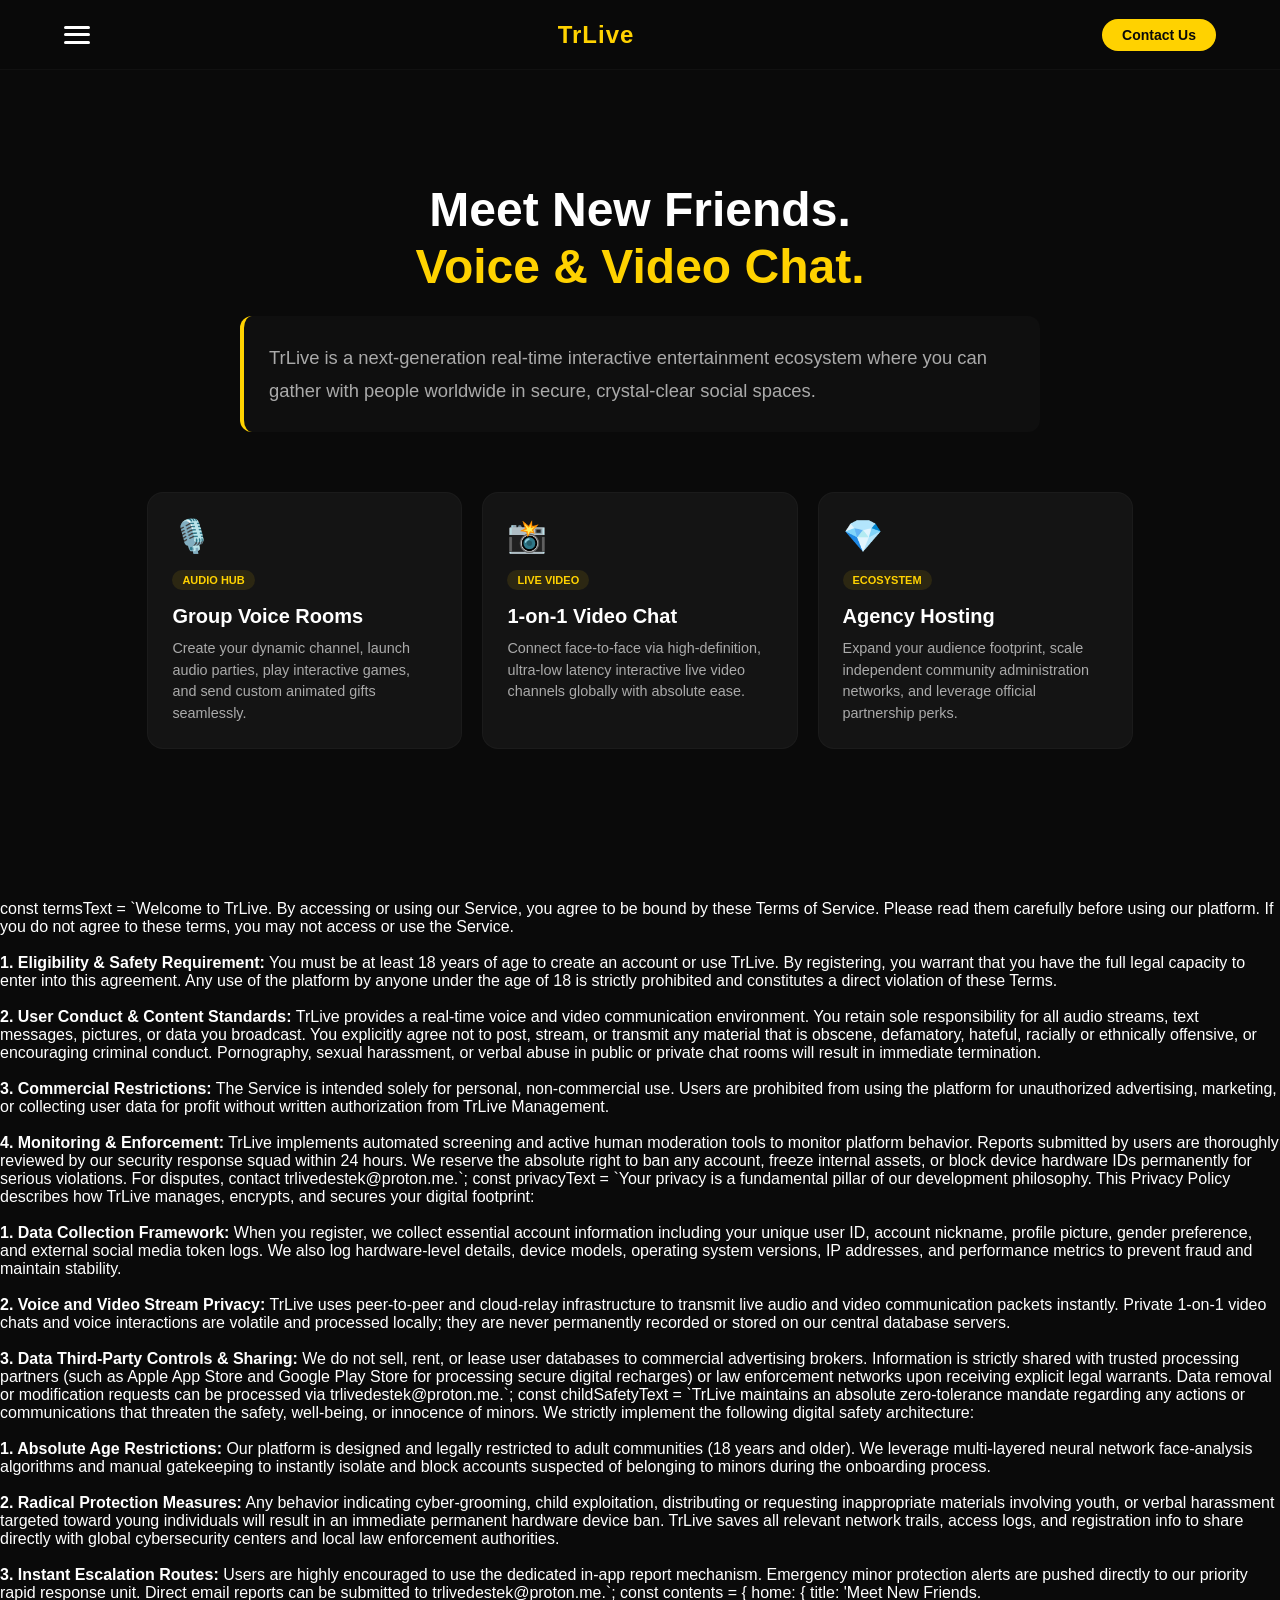
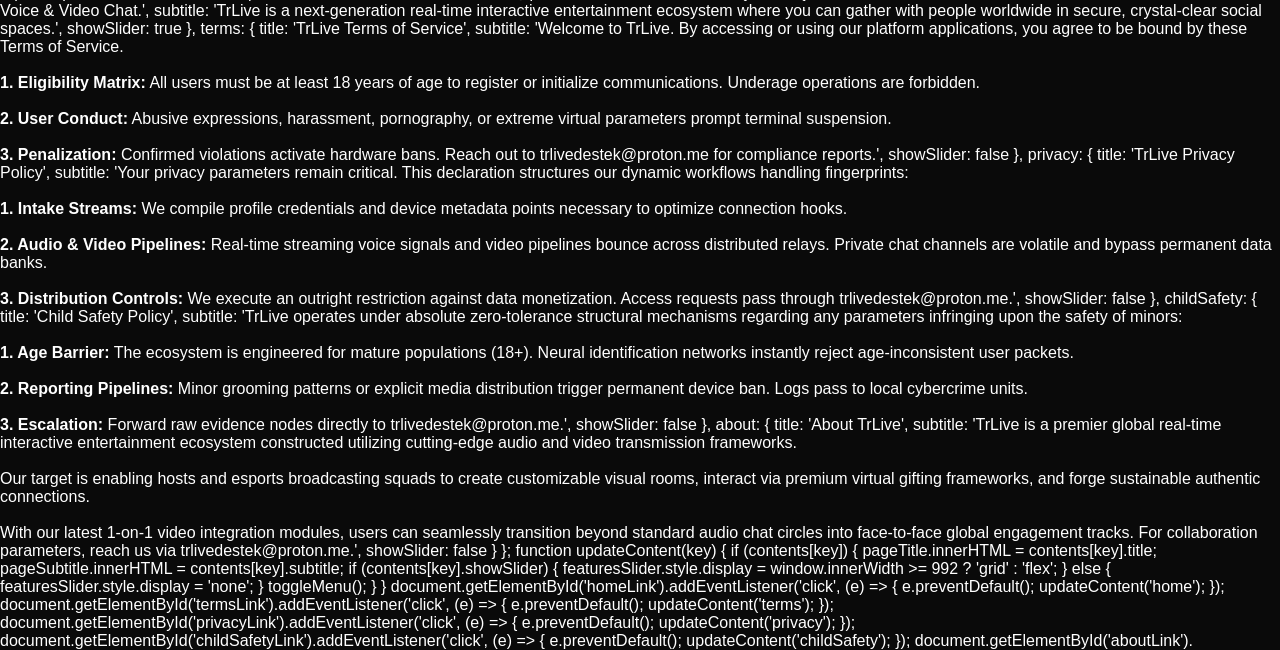
==== index.html @ b09e1e6e "Include terms, privacy, and child safety texts Added terms of service, privacy policy, and child saf" ====
<!DOCTYPE html>
<html lang="en">
<head>
    <meta charset="UTF-8">
    <meta name="viewport" content="width=device-width, initial-scale=1.0">
    <title>TrLive - Voice & Video Chat Rooms</title>
    <style>
        :root {
            --primary-color: #FFD200; /* YoHo Premium Yellow */
            --dark-bg: #0A0A0A;      /* Deep Black */
            --card-bg: #141414;      /* Obsidian Black */
            --text-color: #FFFFFF;
            --text-muted: #AAAAAA;
        }

        * {
            margin: 0;
            padding: 0;
            box-sizing: border-box;
            font-family: 'Segoe UI', sans-serif;
            -webkit-tap-highlight-color: transparent;
        }

        body {
            background-color: var(--dark-bg);
            color: var(--text-color);
            overflow-x: hidden;
        }

        header {
            position: fixed;
            top: 0;
            left: 0;
            width: 100%;
            height: 70px;
            background: rgba(10, 10, 10, 0.85);
            backdrop-filter: blur(10px);
            display: flex;
            align-items: center;
            justify-content: space-between;
            padding: 0 5%;
            z-index: 1000;
            border-bottom: 1px solid rgba(255, 255, 255, 0.03);
        }

        .menu-trigger {
            cursor: pointer;
            display: flex;
            flex-direction: column;
            justify-content: space-between;
            width: 26px;
            height: 18px;
            z-index: 1002;
        }

        .menu-trigger span {
            display: block;
            height: 3px;
            width: 100%;
            background-color: var(--text-color);
            border-radius: 3px;
            transition: all 0.3s ease;
        }

        .logo {
            font-size: 24px;
            font-weight: 800;
            color: var(--primary-color);
            letter-spacing: 1px;
        }

        .cta-header-btn {
            background: var(--primary-color);
            color: var(--dark-bg);
            padding: 8px 20px;
            border-radius: 20px;
            text-decoration: none;
            font-weight: 700;
            font-size: 14px;
            transition: transform 0.2s;
        }

        .cta-header-btn:hover {
            transform: scale(1.05);
        }
    </style>
</head>
<body>
<style>
    .nav-overlay {
        position: fixed;
        top: 0;
        left: -100%;
        width: 300px;
        height: 100vh;
        background-color: var(--card-bg);
        z-index: 1001;
        transition: left 0.4s cubic-bezier(0.1, 0.7, 0.1, 1);
        padding: 90px 30px 30px 30px;
        box-shadow: 10px 0 35px rgba(0,0,0,0.8);
        display: flex;
        flex-direction: column;
        justify-content: space-between;
        border-right: 1px solid rgba(255, 255, 255, 0.02);
    }

    .nav-overlay.active {
        left: 0;
    }

    .nav-menu-links a {
        display: block;
        color: var(--text-color);
        text-decoration: none;
        font-size: 16px;
        font-weight: 600;
        padding: 16px 0;
        border-bottom: 1px solid rgba(255, 255, 255, 0.03);
        transition: color 0.2s;
    }

    .nav-menu-links a:hover {
        color: var(--primary-color);
    }

    .nav-footer {
        font-size: 12px;
        color: var(--text-muted);
        line-height: 1.6;
    }

    .nav-footer a {
        color: var(--primary-color);
        text-decoration: none;
    }

    .main-wrapper {
        min-height: 100vh;
        display: flex;
        flex-direction: column;
        align-items: center;
        justify-content: center;
        padding: 120px 8% 60px 8%;
        max-width: 1200px;
        margin: 0 auto;
    }

    .hero-text-side {
        width: 100%;
        text-align: center;
        margin-bottom: 50px;
    }

    .hero-title {
        font-size: 3rem;
        font-weight: 800;
        margin-bottom: 20px;
        line-height: 1.2;
    }

    .hero-title span {
        color: var(--primary-color);
    }

    .hero-subtitle {
        font-size: 1.15rem;
        color: var(--text-muted);
        line-height: 1.8;
        max-width: 800px;
        margin: 0 auto;
        text-align: left;
        background: rgba(255, 255, 255, 0.02);
        padding: 25px;
        border-radius: 12px;
        border-left: 4px solid var(--primary-color);
    }
</style>
<style>
    .slider-container {
        width: 100%;
        overflow-x: auto;
        display: flex;
        gap: 20px;
        padding: 10px 5px 30px 5px;
        scroll-snap-type: x mandatory;
        scrollbar-width: none;
    }

    .slider-container::-webkit-scrollbar {
        display: none;
    }

    .slide-card {
        flex: 0 0 300px;
        scroll-snap-align: start;
        background: var(--card-bg);
        border-radius: 16px;
        padding: 24px;
        border: 1px solid rgba(255, 255, 255, 0.03);
        transition: transform 0.3s, border-color 0.3s;
    }

    .slide-card:hover {
        transform: translateY(-5px);
        border-color: var(--primary-color);
    }

    .card-icon {
        font-size: 2rem;
        margin-bottom: 15px;
        display: inline-block;
    }

    .card-tag {
        background: rgba(255, 208, 0, 0.1);
        color: var(--primary-color);
        font-size: 11px;
        font-weight: 700;
        padding: 4px 10px;
        border-radius: 20px;
        text-transform: uppercase;
        display: inline-block;
        margin-bottom: 15px;
    }

    .card-title {
        font-size: 1.25rem;
        font-weight: 700;
        margin-bottom: 10px;
    }

    .card-desc {
        font-size: 0.9rem;
        color: var(--text-muted);
        line-height: 1.5;
    }

    .menu-backdrop {
        position: fixed;
        top: 0;
        left: 0;
        width: 100vw;
        height: 100vh;
        background: rgba(0, 0, 0, 0.7);
        backdrop-filter: blur(5px);
        z-index: 999;
        opacity: 0;
        pointer-events: none;
        transition: opacity 0.3s ease;
    }

    .menu-backdrop.active {
        opacity: 1;
        pointer-events: auto;
    }

    @media (min-width: 992px) {
        .slider-container {
            display: grid;
            grid-template-columns: repeat(3, 1fr);
            overflow-x: visible;
        }
        .slide-card {
            flex: none;
        }
    }
</style>
    <div class="menu-backdrop" id="menuBackdrop" onclick="toggleMenu()"></div>

    <header>
        <div class="menu-trigger" id="menuBtn">
            <span></span><span></span><span></span>
        </div>
        <div class="logo">TrLive</div>
        <a href="mailto:trlivedestek@proton.me" class="cta-header-btn">Contact Us</a>
    </header>

    <nav class="nav-overlay" id="navOverlay">
        <div class="nav-menu-links">
            <a href="#" id="homeLink">Home</a>
            <a href="#" id="termsLink">Terms of Service</a>
            <a href="#" id="privacyLink">Privacy Policy</a>
            <a href="#" id="childSafetyLink">Child Safety Policy</a>
            <a href="#" id="aboutLink">About TrLive</a>
        </div>
        <div class="nav-footer">
            <p>Support & Corporate:</p>
            <a href="mailto:trlivedestek@proton.me">trlivedestek@proton.me</a>
            <p style="margin-top: 15px; font-size: 10px;">© 2026 TrLive Platform</p>
        </div>
    </nav>

    <main class="main-wrapper">
        <section class="hero-text-side">
            <h1 class="hero-title" id="pageTitle">Meet New Friends. <br><span>Voice & Video Chat.</span></h1>
            <p class="hero-subtitle" id="pageSubtitle">TrLive is a next-generation real-time interactive entertainment ecosystem where you can gather with people worldwide in secure, crystal-clear social spaces.</p>
        </section>

        <!-- YoHo Interactive Swipe Slider -->
        <section class="slider-container" id="featuresSlider">
            <div class="slide-card">
                <span class="card-icon">🎙️</span>
                <div><span class="card-tag">Audio Hub</span></div>
                <h3 class="card-title">Group Voice Rooms</h3>
                <p class="card-desc">Create your dynamic channel, launch audio parties, play interactive games, and send custom animated gifts seamlessly.</p>
            </div>
            <div class="slide-card">
                <span class="card-icon">📸</span>
                <div><span class="card-tag">Live Video</span></div>
                <h3 class="card-title">1-on-1 Video Chat</h3>
                <p class="card-desc">Connect face-to-face via high-definition, ultra-low latency interactive live video channels globally with absolute ease.</p>
            </div>
            <div class="slide-card">
                <span class="card-icon">💎</span>
                <div><span class="card-tag">Ecosystem</span></div>
                <h3 class="card-title">Agency Hosting</h3>
                <p class="card-desc">Expand your audience footprint, scale independent community administration networks, and leverage official partnership perks.</p>
            </div>
        </section>
    </main>
    <script>
        const menuBtn = document.getElementById('menuBtn');
        const navOverlay = document.getElementById('navOverlay');
        const menuBackdrop = document.getElementById('menuBackdrop');
        const pageTitle = document.getElementById('pageTitle');
        const pageSubtitle = document.getElementById('pageSubtitle');
        const featuresSlider = document.getElementById('featuresSlider');

        function toggleMenu() {
            navOverlay.classList.toggle('active');
            menuBackdrop.classList.toggle('active');
            
            const spans = menuBtn.querySelectorAll('span');
            if (navOverlay.classList.contains('active')) {
                spans[0].style.transform = 'rotate(45deg) translate(5px, 5px)';
                spans[1].style.opacity = '0';
                spans[2].style.transform = 'rotate(-45deg) translate(6px, -6px)';
            } else {
                spans[0].style.transform = 'none';
                spans[1].style.opacity = '1';
                spans[2].style.transform = 'none';
            }
        }

        menuBtn.addEventListener('click', toggleMenu);
    </script>
</script> 
    const termsText = `Welcome to TrLive. By accessing or using our Service, you agree to be bound by these Terms of Service. Please read them carefully before using our platform. If you do not agree to these terms, you may not access or use the Service.<br><br>
<strong>1. Eligibility & Safety Requirement:</strong> You must be at least 18 years of age to create an account or use TrLive. By registering, you warrant that you have the full legal capacity to enter into this agreement. Any use of the platform by anyone under the age of 18 is strictly prohibited and constitutes a direct violation of these Terms.<br><br>
<strong>2. User Conduct & Content Standards:</strong> TrLive provides a real-time voice and video communication environment. You retain sole responsibility for all audio streams, text messages, pictures, or data you broadcast. You explicitly agree not to post, stream, or transmit any material that is obscene, defamatory, hateful, racially or ethnically offensive, or encouraging criminal conduct. Pornography, sexual harassment, or verbal abuse in public or private chat rooms will result in immediate termination.<br><br>
<strong>3. Commercial Restrictions:</strong> The Service is intended solely for personal, non-commercial use. Users are prohibited from using the platform for unauthorized advertising, marketing, or collecting user data for profit without written authorization from TrLive Management.<br><br>
<strong>4. Monitoring & Enforcement:</strong> TrLive implements automated screening and active human moderation tools to monitor platform behavior. Reports submitted by users are thoroughly reviewed by our security response squad within 24 hours. We reserve the absolute right to ban any account, freeze internal assets, or block device hardware IDs permanently for serious violations. For disputes, contact trlivedestek@proton.me.`;
const privacyText = `Your privacy is a fundamental pillar of our development philosophy. This Privacy Policy describes how TrLive manages, encrypts, and secures your digital footprint:<br><br>
<strong>1. Data Collection Framework:</strong> When you register, we collect essential account information including your unique user ID, account nickname, profile picture, gender preference, and external social media token logs. We also log hardware-level details, device models, operating system versions, IP addresses, and performance metrics to prevent fraud and maintain stability.<br><br>
<strong>2. Voice and Video Stream Privacy:</strong> TrLive uses peer-to-peer and cloud-relay infrastructure to transmit live audio and video communication packets instantly. Private 1-on-1 video chats and voice interactions are volatile and processed locally; they are never permanently recorded or stored on our central database servers.<br><br>
<strong>3. Data Third-Party Controls & Sharing:</strong> We do not sell, rent, or lease user databases to commercial advertising brokers. Information is strictly shared with trusted processing partners (such as Apple App Store and Google Play Store for processing secure digital recharges) or law enforcement networks upon receiving explicit legal warrants. Data removal or modification requests can be processed via trlivedestek@proton.me.`;
const childSafetyText = `TrLive maintains an absolute zero-tolerance mandate regarding any actions or communications that threaten the safety, well-being, or innocence of minors. We strictly implement the following digital safety architecture:<br><br>
<strong>1. Absolute Age Restrictions:</strong> Our platform is designed and legally restricted to adult communities (18 years and older). We leverage multi-layered neural network face-analysis algorithms and manual gatekeeping to instantly isolate and block accounts suspected of belonging to minors during the onboarding process.<br><br>
<strong>2. Radical Protection Measures:</strong> Any behavior indicating cyber-grooming, child exploitation, distributing or requesting inappropriate materials involving youth, or verbal harassment targeted toward young individuals will result in an immediate permanent hardware device ban. TrLive saves all relevant network trails, access logs, and registration info to share directly with global cybersecurity centers and local law enforcement authorities.<br><br>
<strong>3. Instant Escalation Routes:</strong> Users are highly encouraged to use the dedicated in-app report mechanism. Emergency minor protection alerts are pushed directly to our priority rapid response unit. Direct email reports can be submitted to trlivedestek@proton.me.`;
  const contents = {
            home: {
                title: 'Meet New Friends. <br><span>Voice & Video Chat.</span>',
                subtitle: 'TrLive is a next-generation real-time interactive entertainment ecosystem where you can gather with people worldwide in secure, crystal-clear social spaces.',
                showSlider: true
            },
            terms: {
                title: 'TrLive <span>Terms of Service</span>',
                subtitle: 'Welcome to TrLive. By accessing or using our platform applications, you agree to be bound by these Terms of Service.<br><br><strong>1. Eligibility Matrix:</strong> All users must be at least 18 years of age to register or initialize communications. Underage operations are forbidden.<br><br><strong>2. User Conduct:</strong> Abusive expressions, harassment, pornography, or extreme virtual parameters prompt terminal suspension.<br><br><strong>3. Penalization:</strong> Confirmed violations activate hardware bans. Reach out to trlivedestek@proton.me for compliance reports.',
                showSlider: false
            },
            privacy: {
                title: 'TrLive <span>Privacy Policy</span>',
                subtitle: 'Your privacy parameters remain critical. This declaration structures our dynamic workflows handling fingerprints:<br><br><strong>1. Intake Streams:</strong> We compile profile credentials and device metadata points necessary to optimize connection hooks.<br><br><strong>2. Audio & Video Pipelines:</strong> Real-time streaming voice signals and video pipelines bounce across distributed relays. Private chat channels are volatile and bypass permanent data banks.<br><br><strong>3. Distribution Controls:</strong> We execute an outright restriction against data monetization. Access requests pass through trlivedestek@proton.me.',
                showSlider: false
            },
            childSafety: {
                title: '<span>Child Safety Policy</span>',
                subtitle: 'TrLive operates under absolute zero-tolerance structural mechanisms regarding any parameters infringing upon the safety of minors:<br><br><strong>1. Age Barrier:</strong> The ecosystem is engineered for mature populations (18+). Neural identification networks instantly reject age-inconsistent user packets.<br><br><strong>2. Reporting Pipelines:</strong> Minor grooming patterns or explicit media distribution trigger permanent device ban. Logs pass to local cybercrime units.<br><br><strong>3. Escalation:</strong> Forward raw evidence nodes directly to trlivedestek@proton.me.',
                showSlider: false
            },
            about: {
                title: 'About <span>TrLive</span>',
                subtitle: 'TrLive is a premier global real-time interactive entertainment ecosystem constructed utilizing cutting-edge audio and video transmission frameworks.<br><br>Our target is enabling hosts and esports broadcasting squads to create customizable visual rooms, interact via premium virtual gifting frameworks, and forge sustainable authentic connections.<br><br>With our latest 1-on-1 video integration modules, users can seamlessly transition beyond standard audio chat circles into face-to-face global engagement tracks. For collaboration parameters, reach us via trlivedestek@proton.me.',
                showSlider: false
            }
        };

        function updateContent(key) {
            if (contents[key]) {
                pageTitle.innerHTML = contents[key].title;
                pageSubtitle.innerHTML = contents[key].subtitle;
                
                if (contents[key].showSlider) {
                    featuresSlider.style.display = window.innerWidth >= 992 ? 'grid' : 'flex';
                } else {
                    featuresSlider.style.display = 'none';
                }
                toggleMenu();
            }
        }

        document.getElementById('homeLink').addEventListener('click', (e) => { e.preventDefault(); updateContent('home'); });
        document.getElementById('termsLink').addEventListener('click', (e) => { e.preventDefault(); updateContent('terms'); });
        document.getElementById('privacyLink').addEventListener('click', (e) => { e.preventDefault(); updateContent('privacy'); });
        document.getElementById('childSafetyLink').addEventListener('click', (e) => { e.preventDefault(); updateContent('childSafety'); });
        document.getElementById('aboutLink').
    
    </script>
</body>
</html>
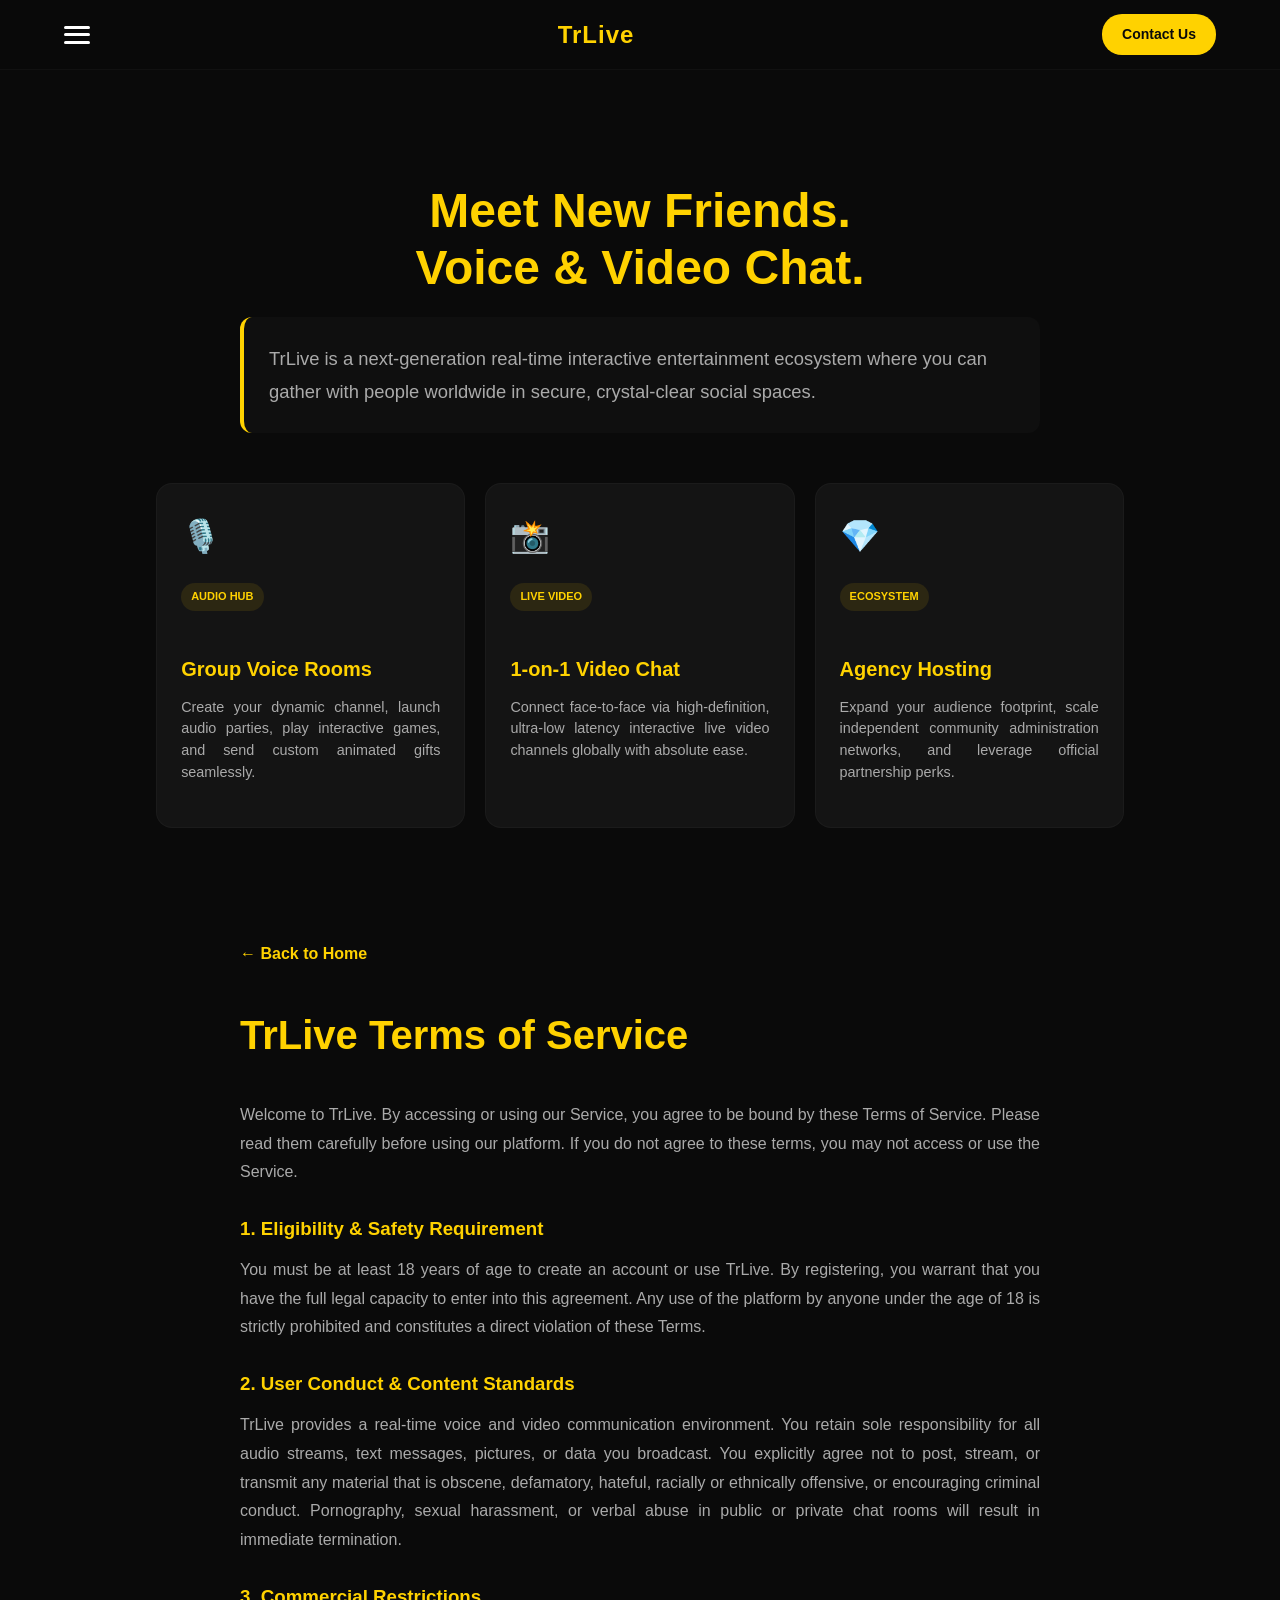
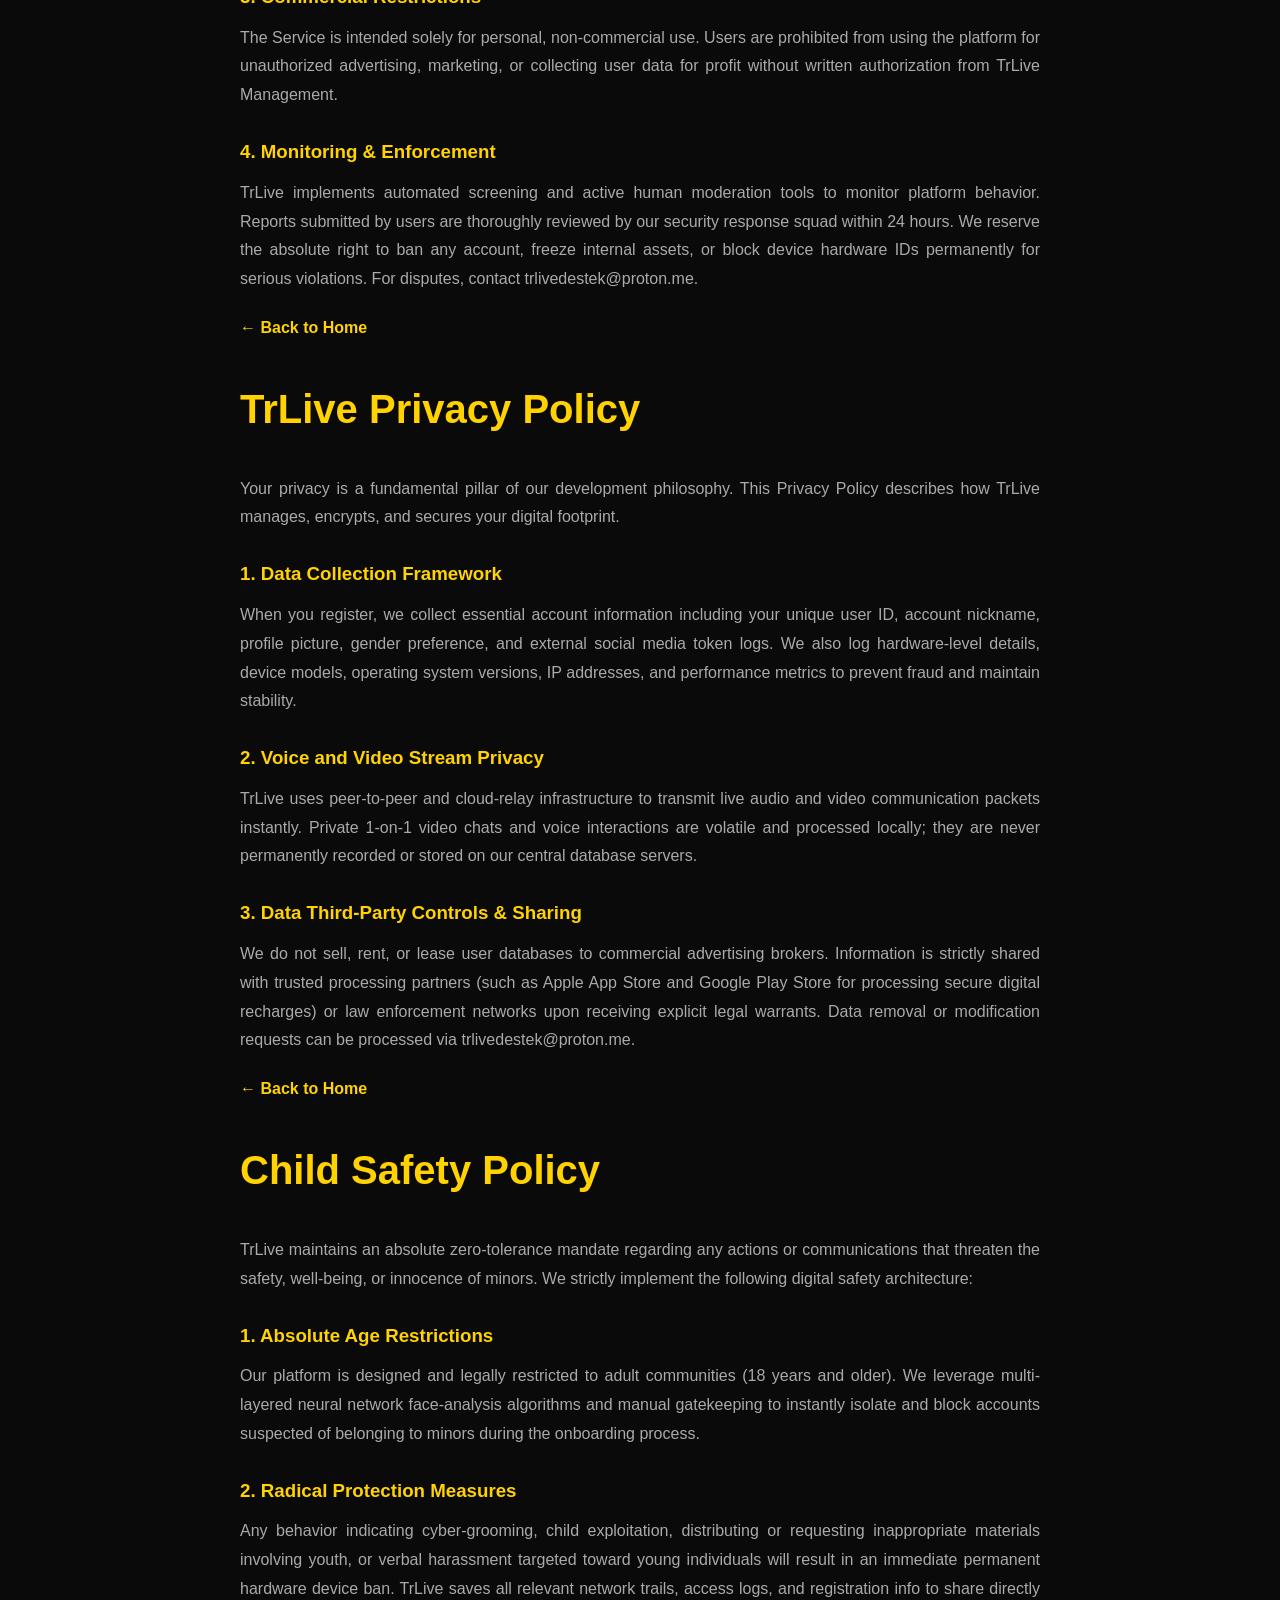
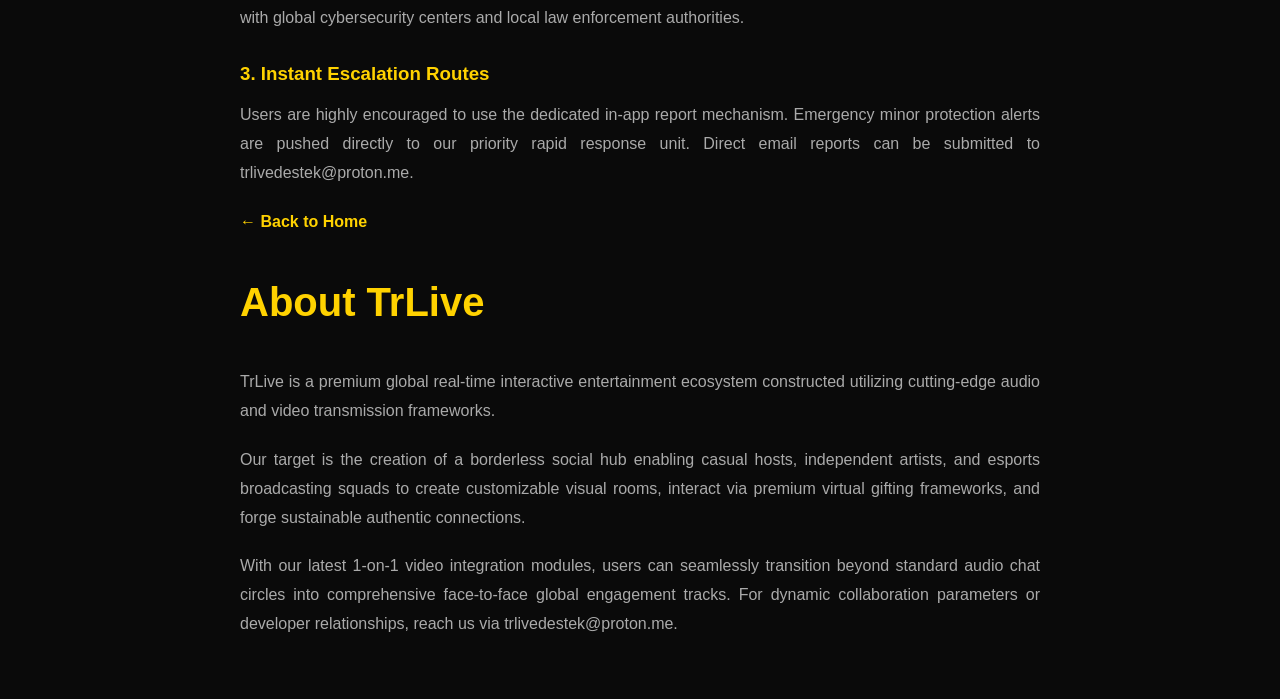
==== commit 33a81e52: "Refactor CSS and update navigation links Refactor CSS styles for consistency and readability. Update" ====
--- a/index.html
+++ b/index.html
@@ -6,269 +6,45 @@
     <title>TrLive - Voice & Video Chat Rooms</title>
     <style>
         :root {
-            --primary-color: #FFD200; /* YoHo Premium Yellow */
-            --dark-bg: #0A0A0A;      /* Deep Black */
-            --card-bg: #141414;      /* Obsidian Black */
+            --primary-color: #FFD200;
+            --dark-bg: #0A0A0A;
+            --card-bg: #141414;
             --text-color: #FFFFFF;
             --text-muted: #AAAAAA;
         }
-
-        * {
-            margin: 0;
-            padding: 0;
-            box-sizing: border-box;
-            font-family: 'Segoe UI', sans-serif;
-            -webkit-tap-highlight-color: transparent;
-        }
-
-        body {
-            background-color: var(--dark-bg);
-            color: var(--text-color);
-            overflow-x: hidden;
-        }
-
-        header {
-            position: fixed;
-            top: 0;
-            left: 0;
-            width: 100%;
-            height: 70px;
-            background: rgba(10, 10, 10, 0.85);
-            backdrop-filter: blur(10px);
-            display: flex;
-            align-items: center;
-            justify-content: space-between;
-            padding: 0 5%;
-            z-index: 1000;
-            border-bottom: 1px solid rgba(255, 255, 255, 0.03);
-        }
-
-        .menu-trigger {
-            cursor: pointer;
-            display: flex;
-            flex-direction: column;
-            justify-content: space-between;
-            width: 26px;
-            height: 18px;
-            z-index: 1002;
-        }
-
-        .menu-trigger span {
-            display: block;
-            height: 3px;
-            width: 100%;
-            background-color: var(--text-color);
-            border-radius: 3px;
-            transition: all 0.3s ease;
-        }
-
-        .logo {
-            font-size: 24px;
-            font-weight: 800;
-            color: var(--primary-color);
-            letter-spacing: 1px;
-        }
-
-        .cta-header-btn {
-            background: var(--primary-color);
-            color: var(--dark-bg);
-            padding: 8px 20px;
-            border-radius: 20px;
-            text-decoration: none;
-            font-weight: 700;
-            font-size: 14px;
-            transition: transform 0.2s;
-        }
-
-        .cta-header-btn:hover {
-            transform: scale(1.05);
-        }
-    </style>
-</head>
-<body>
-<style>
-    .nav-overlay {
-        position: fixed;
-        top: 0;
-        left: -100%;
-        width: 300px;
-        height: 100vh;
-        background-color: var(--card-bg);
-        z-index: 1001;
-        transition: left 0.4s cubic-bezier(0.1, 0.7, 0.1, 1);
-        padding: 90px 30px 30px 30px;
-        box-shadow: 10px 0 35px rgba(0,0,0,0.8);
-        display: flex;
-        flex-direction: column;
-        justify-content: space-between;
-        border-right: 1px solid rgba(255, 255, 255, 0.02);
-    }
-
-    .nav-overlay.active {
-        left: 0;
-    }
-
-    .nav-menu-links a {
-        display: block;
-        color: var(--text-color);
-        text-decoration: none;
-        font-size: 16px;
-        font-weight: 600;
-        padding: 16px 0;
-        border-bottom: 1px solid rgba(255, 255, 255, 0.03);
-        transition: color 0.2s;
-    }
-
-    .nav-menu-links a:hover {
-        color: var(--primary-color);
-    }
-
-    .nav-footer {
-        font-size: 12px;
-        color: var(--text-muted);
-        line-height: 1.6;
-    }
-
-    .nav-footer a {
-        color: var(--primary-color);
-        text-decoration: none;
-    }
-
-    .main-wrapper {
-        min-height: 100vh;
-        display: flex;
-        flex-direction: column;
-        align-items: center;
-        justify-content: center;
-        padding: 120px 8% 60px 8%;
-        max-width: 1200px;
-        margin: 0 auto;
-    }
-
-    .hero-text-side {
-        width: 100%;
-        text-align: center;
-        margin-bottom: 50px;
-    }
-
-    .hero-title {
-        font-size: 3rem;
-        font-weight: 800;
-        margin-bottom: 20px;
-        line-height: 1.2;
-    }
-
-    .hero-title span {
-        color: var(--primary-color);
-    }
-
-    .hero-subtitle {
-        font-size: 1.15rem;
-        color: var(--text-muted);
-        line-height: 1.8;
-        max-width: 800px;
-        margin: 0 auto;
-        text-align: left;
-        background: rgba(255, 255, 255, 0.02);
-        padding: 25px;
-        border-radius: 12px;
-        border-left: 4px solid var(--primary-color);
-    }
-</style>
-<style>
-    .slider-container {
-        width: 100%;
-        overflow-x: auto;
-        display: flex;
-        gap: 20px;
-        padding: 10px 5px 30px 5px;
-        scroll-snap-type: x mandatory;
-        scrollbar-width: none;
-    }
-
-    .slider-container::-webkit-scrollbar {
-        display: none;
-    }
-
-    .slide-card {
-        flex: 0 0 300px;
-        scroll-snap-align: start;
-        background: var(--card-bg);
-        border-radius: 16px;
-        padding: 24px;
-        border: 1px solid rgba(255, 255, 255, 0.03);
-        transition: transform 0.3s, border-color 0.3s;
-    }
-
-    .slide-card:hover {
-        transform: translateY(-5px);
-        border-color: var(--primary-color);
-    }
-
-    .card-icon {
-        font-size: 2rem;
-        margin-bottom: 15px;
-        display: inline-block;
-    }
-
-    .card-tag {
-        background: rgba(255, 208, 0, 0.1);
-        color: var(--primary-color);
-        font-size: 11px;
-        font-weight: 700;
-        padding: 4px 10px;
-        border-radius: 20px;
-        text-transform: uppercase;
-        display: inline-block;
-        margin-bottom: 15px;
-    }
-
-    .card-title {
-        font-size: 1.25rem;
-        font-weight: 700;
-        margin-bottom: 10px;
-    }
-
-    .card-desc {
-        font-size: 0.9rem;
-        color: var(--text-muted);
-        line-height: 1.5;
-    }
-
-    .menu-backdrop {
-        position: fixed;
-        top: 0;
-        left: 0;
-        width: 100vw;
-        height: 100vh;
-        background: rgba(0, 0, 0, 0.7);
-        backdrop-filter: blur(5px);
-        z-index: 999;
-        opacity: 0;
-        pointer-events: none;
-        transition: opacity 0.3s ease;
-    }
-
-    .menu-backdrop.active {
-        opacity: 1;
-        pointer-events: auto;
-    }
-
-    @media (min-width: 992px) {
-        .slider-container {
-            display: grid;
-            grid-template-columns: repeat(3, 1fr);
-            overflow-x: visible;
-        }
-        .slide-card {
-            flex: none;
-        }
-    }
-</style>
+        * { margin: 0; padding: 0; box-sizing: border-box; font-family: 'Segoe UI', sans-serif; -webkit-tap-highlight-color: transparent; }
+        body { background-color: var(--dark-bg); color: var(--text-color); overflow-x: hidden; }
+        header { position: fixed; top: 0; left: 0; width: 100%; height: 70px; background: rgba(10, 10, 10, 0.85); backdrop-filter: blur(10px); display: flex; align-items: center; justify-content: space-between; padding: 0 5%; z-index: 1000; border-bottom: 1px solid rgba(255, 255, 255, 0.03); }
+        .menu-trigger { cursor: pointer; display: flex; flex-direction: column; justify-content: space-between; width: 26px; height: 18px; z-index: 1002; }
+        .menu-trigger span { display: block; height: 3px; width: 100%; background-color: var(--text-color); border-radius: 3px; transition: all 0.3s ease; }
+        .logo { font-size: 24px; font-weight: 800; color: var(--primary-color); letter-spacing: 1px; }
+        .cta-header-btn { background: var(--primary-color); color: var(--dark-bg); padding: 8px 20px; border-radius: 20px; text-decoration: none; font-weight: 700; font-size: 14px; }
+        .nav-overlay { position: fixed; top: 0; left: -100%; width: 300px; height: 100vh; background-color: var(--card-bg); z-index: 1001; transition: left 0.4s ease; padding: 90px 30px 30px 30px; display: flex; flex-direction: column; justify-content: space-between; }
+        .nav-overlay.active { left: 0; }
+        .nav-menu-links a { display: block; color: var(--text-color); text-decoration: none; font-size: 16px; font-weight: 600; padding: 16px 0; border-bottom: 1px solid rgba(255, 255, 255, 0.03); }
+        .nav-menu-links a:hover { color: var(--primary-color); }
+        .nav-footer { font-size: 12px; color: var(--text-muted); line-height: 1.6; }
+        .nav-footer a { color: var(--primary-color); text-decoration: none; }
+        .main-wrapper { min-height: 100vh; display: flex; flex-direction: column; align-items: center; justify-content: center; padding: 120px 8% 60px 8%; max-width: 1200px; margin: 0 auto; }
+        .hero-text-side { width: 100%; text-align: center; margin-bottom: 50px; }
+        .hero-title { font-size: 3rem; font-weight: 800; margin-bottom: 20px; line-height: 1.2; }
+        .hero-title span { color: var(--primary-color); }
+        .hero-subtitle { font-size: 1.15rem; color: var(--text-muted); line-height: 1.8; max-width: 800px; margin: 0 auto; text-align: left; background: rgba(255, 255, 255, 0.02); padding: 25px; border-radius: 12px; border-left: 4px solid var(--primary-color); }
+        .slider-container { width: 100%; overflow-x: auto; display: flex; gap: 20px; padding-bottom: 30px; }
+        .slide-card { flex: 0 0 300px; background: var(--card-bg); border-radius: 16px; padding: 24px; border: 1px solid rgba(255, 255, 255, 0.03); }
+        .card-icon { font-size: 2rem; margin-bottom: 15px; display: inline-block; }
+        .card-tag { background: rgba(255, 208, 0, 0.1); color: var(--primary-color); font-size: 11px; font-weight: 700; padding: 4px 10px; border-radius: 20px; text-transform: uppercase; display: inline-block; margin-bottom: 15px; }
+        .card-title { font-size: 1.25rem; font-weight: 700; margin-bottom: 10px; }
+        .card-desc { font-size: 0.9rem; color: var(--text-muted); line-height: 1.5; }
+        .menu-backdrop { position: fixed; top: 0; left: 0; width: 100vw; height: 100vh; background: rgba(0, 0, 0, 0.7); backdrop-filter: blur(5px); z-index: 999; opacity: 0; pointer-events: none; transition: opacity 0.3s; }
+        .menu-backdrop.active { opacity: 1; pointer-events: auto; }
+        @media (min-width: 992px) { .slider-container { display: grid; grid-template-columns: repeat(3, 1fr); } .slide-card { flex: none; } }
+    </style>
+</head>
+<body>
     <div class="menu-backdrop" id="menuBackdrop" onclick="toggleMenu()"></div>
-
     <header>
-        <div class="menu-trigger" id="menuBtn">
+        <div class="menu-trigger" id="menuBtn" onclick="toggleMenu()">
             <span></span><span></span><span></span>
         </div>
         <div class="logo">TrLive</div>
@@ -277,11 +53,11 @@
 
     <nav class="nav-overlay" id="navOverlay">
         <div class="nav-menu-links">
-            <a href="#" id="homeLink">Home</a>
-            <a href="#" id="termsLink">Terms of Service</a>
-            <a href="#" id="privacyLink">Privacy Policy</a>
-            <a href="#" id="childSafetyLink">Child Safety Policy</a>
-            <a href="#" id="aboutLink">About TrLive</a>
+            <a href="index.html">Home</a>
+            <a href="terms.html">Terms of Service</a>
+            <a href="privacy.html">Privacy Policy</a>
+            <a href="child-safety.html">Child Safety Policy</a>
+            <a href="about.html">About TrLive</a>
         </div>
         <div class="nav-footer">
             <p>Support & Corporate:</p>
@@ -292,12 +68,11 @@
 
     <main class="main-wrapper">
         <section class="hero-text-side">
-            <h1 class="hero-title" id="pageTitle">Meet New Friends. <br><span>Voice & Video Chat.</span></h1>
-            <p class="hero-subtitle" id="pageSubtitle">TrLive is a next-generation real-time interactive entertainment ecosystem where you can gather with people worldwide in secure, crystal-clear social spaces.</p>
+            <h1 class="hero-title">Meet New Friends. <br><span>Voice & Video Chat.</span></h1>
+            <p class="hero-subtitle">TrLive is a next-generation real-time interactive entertainment ecosystem where you can gather with people worldwide in secure, crystal-clear social spaces.</p>
         </section>
 
-        <!-- YoHo Interactive Swipe Slider -->
-        <section class="slider-container" id="featuresSlider">
+        <section class="slider-container">
             <div class="slide-card">
                 <span class="card-icon">🎙️</span>
                 <div><span class="card-tag">Audio Hub</span></div>
@@ -318,94 +93,136 @@
             </div>
         </section>
     </main>
+
     <script>
-        const menuBtn = document.getElementById('menuBtn');
-        const navOverlay = document.getElementById('navOverlay');
-        const menuBackdrop = document.getElementById('menuBackdrop');
-        const pageTitle = document.getElementById('pageTitle');
-        const pageSubtitle = document.getElementById('pageSubtitle');
-        const featuresSlider = document.getElementById('featuresSlider');
-
         function toggleMenu() {
-            navOverlay.classList.toggle('active');
-            menuBackdrop.classList.toggle('active');
-            
-            const spans = menuBtn.querySelectorAll('span');
-            if (navOverlay.classList.contains('active')) {
-                spans[0].style.transform = 'rotate(45deg) translate(5px, 5px)';
-                spans[1].style.opacity = '0';
-                spans[2].style.transform = 'rotate(-45deg) translate(6px, -6px)';
-            } else {
-                spans[0].style.transform = 'none';
-                spans[1].style.opacity = '1';
-                spans[2].style.transform = 'none';
-            }
+            document.getElementById('navOverlay').classList.toggle('active');
+            document.getElementById('menuBackdrop').classList.toggle('active');
         }
-
-        menuBtn.addEventListener('click', toggleMenu);
     </script>
-</script> 
-    const termsText = `Welcome to TrLive. By accessing or using our Service, you agree to be bound by these Terms of Service. Please read them carefully before using our platform. If you do not agree to these terms, you may not access or use the Service.<br><br>
-<strong>1. Eligibility & Safety Requirement:</strong> You must be at least 18 years of age to create an account or use TrLive. By registering, you warrant that you have the full legal capacity to enter into this agreement. Any use of the platform by anyone under the age of 18 is strictly prohibited and constitutes a direct violation of these Terms.<br><br>
-<strong>2. User Conduct & Content Standards:</strong> TrLive provides a real-time voice and video communication environment. You retain sole responsibility for all audio streams, text messages, pictures, or data you broadcast. You explicitly agree not to post, stream, or transmit any material that is obscene, defamatory, hateful, racially or ethnically offensive, or encouraging criminal conduct. Pornography, sexual harassment, or verbal abuse in public or private chat rooms will result in immediate termination.<br><br>
-<strong>3. Commercial Restrictions:</strong> The Service is intended solely for personal, non-commercial use. Users are prohibited from using the platform for unauthorized advertising, marketing, or collecting user data for profit without written authorization from TrLive Management.<br><br>
-<strong>4. Monitoring & Enforcement:</strong> TrLive implements automated screening and active human moderation tools to monitor platform behavior. Reports submitted by users are thoroughly reviewed by our security response squad within 24 hours. We reserve the absolute right to ban any account, freeze internal assets, or block device hardware IDs permanently for serious violations. For disputes, contact trlivedestek@proton.me.`;
-const privacyText = `Your privacy is a fundamental pillar of our development philosophy. This Privacy Policy describes how TrLive manages, encrypts, and secures your digital footprint:<br><br>
-<strong>1. Data Collection Framework:</strong> When you register, we collect essential account information including your unique user ID, account nickname, profile picture, gender preference, and external social media token logs. We also log hardware-level details, device models, operating system versions, IP addresses, and performance metrics to prevent fraud and maintain stability.<br><br>
-<strong>2. Voice and Video Stream Privacy:</strong> TrLive uses peer-to-peer and cloud-relay infrastructure to transmit live audio and video communication packets instantly. Private 1-on-1 video chats and voice interactions are volatile and processed locally; they are never permanently recorded or stored on our central database servers.<br><br>
-<strong>3. Data Third-Party Controls & Sharing:</strong> We do not sell, rent, or lease user databases to commercial advertising brokers. Information is strictly shared with trusted processing partners (such as Apple App Store and Google Play Store for processing secure digital recharges) or law enforcement networks upon receiving explicit legal warrants. Data removal or modification requests can be processed via trlivedestek@proton.me.`;
-const childSafetyText = `TrLive maintains an absolute zero-tolerance mandate regarding any actions or communications that threaten the safety, well-being, or innocence of minors. We strictly implement the following digital safety architecture:<br><br>
-<strong>1. Absolute Age Restrictions:</strong> Our platform is designed and legally restricted to adult communities (18 years and older). We leverage multi-layered neural network face-analysis algorithms and manual gatekeeping to instantly isolate and block accounts suspected of belonging to minors during the onboarding process.<br><br>
-<strong>2. Radical Protection Measures:</strong> Any behavior indicating cyber-grooming, child exploitation, distributing or requesting inappropriate materials involving youth, or verbal harassment targeted toward young individuals will result in an immediate permanent hardware device ban. TrLive saves all relevant network trails, access logs, and registration info to share directly with global cybersecurity centers and local law enforcement authorities.<br><br>
-<strong>3. Instant Escalation Routes:</strong> Users are highly encouraged to use the dedicated in-app report mechanism. Emergency minor protection alerts are pushed directly to our priority rapid response unit. Direct email reports can be submitted to trlivedestek@proton.me.`;
-  const contents = {
-            home: {
-                title: 'Meet New Friends. <br><span>Voice & Video Chat.</span>',
-                subtitle: 'TrLive is a next-generation real-time interactive entertainment ecosystem where you can gather with people worldwide in secure, crystal-clear social spaces.',
-                showSlider: true
-            },
-            terms: {
-                title: 'TrLive <span>Terms of Service</span>',
-                subtitle: 'Welcome to TrLive. By accessing or using our platform applications, you agree to be bound by these Terms of Service.<br><br><strong>1. Eligibility Matrix:</strong> All users must be at least 18 years of age to register or initialize communications. Underage operations are forbidden.<br><br><strong>2. User Conduct:</strong> Abusive expressions, harassment, pornography, or extreme virtual parameters prompt terminal suspension.<br><br><strong>3. Penalization:</strong> Confirmed violations activate hardware bans. Reach out to trlivedestek@proton.me for compliance reports.',
-                showSlider: false
-            },
-            privacy: {
-                title: 'TrLive <span>Privacy Policy</span>',
-                subtitle: 'Your privacy parameters remain critical. This declaration structures our dynamic workflows handling fingerprints:<br><br><strong>1. Intake Streams:</strong> We compile profile credentials and device metadata points necessary to optimize connection hooks.<br><br><strong>2. Audio & Video Pipelines:</strong> Real-time streaming voice signals and video pipelines bounce across distributed relays. Private chat channels are volatile and bypass permanent data banks.<br><br><strong>3. Distribution Controls:</strong> We execute an outright restriction against data monetization. Access requests pass through trlivedestek@proton.me.',
-                showSlider: false
-            },
-            childSafety: {
-                title: '<span>Child Safety Policy</span>',
-                subtitle: 'TrLive operates under absolute zero-tolerance structural mechanisms regarding any parameters infringing upon the safety of minors:<br><br><strong>1. Age Barrier:</strong> The ecosystem is engineered for mature populations (18+). Neural identification networks instantly reject age-inconsistent user packets.<br><br><strong>2. Reporting Pipelines:</strong> Minor grooming patterns or explicit media distribution trigger permanent device ban. Logs pass to local cybercrime units.<br><br><strong>3. Escalation:</strong> Forward raw evidence nodes directly to trlivedestek@proton.me.',
-                showSlider: false
-            },
-            about: {
-                title: 'About <span>TrLive</span>',
-                subtitle: 'TrLive is a premier global real-time interactive entertainment ecosystem constructed utilizing cutting-edge audio and video transmission frameworks.<br><br>Our target is enabling hosts and esports broadcasting squads to create customizable visual rooms, interact via premium virtual gifting frameworks, and forge sustainable authentic connections.<br><br>With our latest 1-on-1 video integration modules, users can seamlessly transition beyond standard audio chat circles into face-to-face global engagement tracks. For collaboration parameters, reach us via trlivedestek@proton.me.',
-                showSlider: false
-            }
-        };
-
-        function updateContent(key) {
-            if (contents[key]) {
-                pageTitle.innerHTML = contents[key].title;
-                pageSubtitle.innerHTML = contents[key].subtitle;
-                
-                if (contents[key].showSlider) {
-                    featuresSlider.style.display = window.innerWidth >= 992 ? 'grid' : 'flex';
-                } else {
-                    featuresSlider.style.display = 'none';
-                }
-                toggleMenu();
-            }
-        }
-
-        document.getElementById('homeLink').addEventListener('click', (e) => { e.preventDefault(); updateContent('home'); });
-        document.getElementById('termsLink').addEventListener('click', (e) => { e.preventDefault(); updateContent('terms'); });
-        document.getElementById('privacyLink').addEventListener('click', (e) => { e.preventDefault(); updateContent('privacy'); });
-        document.getElementById('childSafetyLink').addEventListener('click', (e) => { e.preventDefault(); updateContent('childSafety'); });
-        document.getElementById('aboutLink').
-    
-    </script>
-</body>
-</html>
+</body>
+</html>
+<!DOCTYPE html>
+<html lang="en">
+<head>
+    <meta charset="UTF-8">
+    <meta name="viewport" content="width=device-width, initial-scale=1.0">
+    <title>Terms of Service - TrLive</title>
+    <style>
+        body { background-color: #0A0A0A; color: #FFFFFF; font-family: 'Segoe UI', sans-serif; padding: 40px 5%; line-height: 1.8; }
+        .container { max-width: 800px; margin: 0 auto; }
+        h1 { color: #FFD200; font-size: 2.5rem; margin-bottom: 30px; font-weight: 800; }
+        h3 { color: #FFD200; margin-top: 25px; margin-bottom: 10px; }
+        p { color: #AAAAAA; margin-bottom: 20px; text-align: justify; }
+        .back-btn { display: inline-block; margin-bottom: 30px; color: #FFD200; text-decoration: none; font-weight: bold; }
+    </style>
+</head>
+<body>
+    <div class="container">
+        <a href="index.html" class="back-btn">← Back to Home</a>
+        <h1>TrLive Terms of Service</h1>
+        <p>Welcome to TrLive. By accessing or using our Service, you agree to be bound by these Terms of Service. Please read them carefully before using our platform. If you do not agree to these terms, you may not access or use the Service.</p>
+        
+        <h3>1. Eligibility & Safety Requirement</h3>
+        <p>You must be at least 18 years of age to create an account or use TrLive. By registering, you warrant that you have the full legal capacity to enter into this agreement. Any use of the platform by anyone under the age of 18 is strictly prohibited and constitutes a direct violation of these Terms.</p>
+        
+        <h3>2. User Conduct & Content Standards</h3>
+        <p>TrLive provides a real-time voice and video communication environment. You retain sole responsibility for all audio streams, text messages, pictures, or data you broadcast. You explicitly agree not to post, stream, or transmit any material that is obscene, defamatory, hateful, racially or ethnically offensive, or encouraging criminal conduct. Pornography, sexual harassment, or verbal abuse in public or private chat rooms will result in immediate termination.</p>
+        
+        <h3>3. Commercial Restrictions</h3>
+        <p>The Service is intended solely for personal, non-commercial use. Users are prohibited from using the platform for unauthorized advertising, marketing, or collecting user data for profit without written authorization from TrLive Management.</p>
+        
+        <h3>4. Monitoring & Enforcement</h3>
+        <p>TrLive implements automated screening and active human moderation tools to monitor platform behavior. Reports submitted by users are thoroughly reviewed by our security response squad within 24 hours. We reserve the absolute right to ban any account, freeze internal assets, or block device hardware IDs permanently for serious violations. For disputes, contact trlivedestek@proton.me.</p>
+    </div>
+</body>
+</html>
+<!DOCTYPE html>
+<html lang="en">
+<head>
+    <meta charset="UTF-8">
+    <meta name="viewport" content="width=device-width, initial-scale=1.0">
+    <title>Privacy Policy - TrLive</title>
+    <style>
+        body { background-color: #0A0A0A; color: #FFFFFF; font-family: 'Segoe UI', sans-serif; padding: 40px 5%; line-height: 1.8; }
+        .container { max-width: 800px; margin: 0 auto; }
+        h1 { color: #FFD200; font-size: 2.5rem; margin-bottom: 30px; font-weight: 800; }
+        h3 { color: #FFD200; margin-top: 25px; margin-bottom: 10px; }
+        p { color: #AAAAAA; margin-bottom: 20px; text-align: justify; }
+        .back-btn { display: inline-block; margin-bottom: 30px; color: #FFD200; text-decoration: none; font-weight: bold; }
+    </style>
+</head>
+<body>
+    <div class="container">
+        <a href="index.html" class="back-btn">← Back to Home</a>
+        <h1>TrLive Privacy Policy</h1>
+        <p>Your privacy is a fundamental pillar of our development philosophy. This Privacy Policy describes how TrLive manages, encrypts, and secures your digital footprint.</p>
+        
+        <h3>1. Data Collection Framework</h3>
+        <p>When you register, we collect essential account information including your unique user ID, account nickname, profile picture, gender preference, and external social media token logs. We also log hardware-level details, device models, operating system versions, IP addresses, and performance metrics to prevent fraud and maintain stability.</p>
+        
+        <h3>2. Voice and Video Stream Privacy</h3>
+        <p>TrLive uses peer-to-peer and cloud-relay infrastructure to transmit live audio and video communication packets instantly. Private 1-on-1 video chats and voice interactions are volatile and processed locally; they are never permanently recorded or stored on our central database servers.</p>
+        
+        <h3>3. Data Third-Party Controls & Sharing</h3>
+        <p>We do not sell, rent, or lease user databases to commercial advertising brokers. Information is strictly shared with trusted processing partners (such as Apple App Store and Google Play Store for processing secure digital recharges) or law enforcement networks upon receiving explicit legal warrants. Data removal or modification requests can be processed via trlivedestek@proton.me.</p>
+    </div>
+</body>
+</html>
+<!DOCTYPE html>
+<html lang="en">
+<head>
+    <meta charset="UTF-8">
+    <meta name="viewport" content="width=device-width, initial-scale=1.0">
+    <title>Child Safety Policy - TrLive</title>
+    <style>
+        body { background-color: #0A0A0A; color: #FFFFFF; font-family: 'Segoe UI', sans-serif; padding: 40px 5%; line-height: 1.8; }
+        .container { max-width: 800px; margin: 0 auto; }
+        h1 { color: #FFD200; font-size: 2.5rem; margin-bottom: 30px; font-weight: 800; }
+        h3 { color: #FFD200; margin-top: 25px; margin-bottom: 10px; }
+        p { color: #AAAAAA; margin-bottom: 20px; text-align: justify; }
+        .back-btn { display: inline-block; margin-bottom: 30px; color: #FFD200; text-decoration: none; font-weight: bold; }
+    </style>
+</head>
+<body>
+    <div class="container">
+        <a href="index.html" class="back-btn">← Back to Home</a>
+        <h1>Child Safety Policy</h1>
+        <p>TrLive maintains an absolute zero-tolerance mandate regarding any actions or communications that threaten the safety, well-being, or innocence of minors. We strictly implement the following digital safety architecture:</p>
+        
+        <h3>1. Absolute Age Restrictions</h3>
+        <p>Our platform is designed and legally restricted to adult communities (18 years and older). We leverage multi-layered neural network face-analysis algorithms and manual gatekeeping to instantly isolate and block accounts suspected of belonging to minors during the onboarding process.</p>
+        
+        <h3>2. Radical Protection Measures</h3>
+        <p>Any behavior indicating cyber-grooming, child exploitation, distributing or requesting inappropriate materials involving youth, or verbal harassment targeted toward young individuals will result in an immediate permanent hardware device ban. TrLive saves all relevant network trails, access logs, and registration info to share directly with global cybersecurity centers and local law enforcement authorities.</p>
+        
+        <h3>3. Instant Escalation Routes</h3>
+        <p>Users are highly encouraged to use the dedicated in-app report mechanism. Emergency minor protection alerts are pushed directly to our priority rapid response unit. Direct email reports can be submitted to trlivedestek@proton.me.</p>
+    </div>
+</body>
+</html>
+<!DOCTYPE html>
+<html lang="en">
+<head>
+    <meta charset="UTF-8">
+    <meta name="viewport" content="width=device-width, initial-scale=1.0">
+    <title>About TrLive</title>
+    <style>
+        body { background-color: #0A0A0A; color: #FFFFFF; font-family: 'Segoe UI', sans-serif; padding: 40px 5%; line-height: 1.8; }
+        .container { max-width: 800px; margin: 0 auto; }
+        h1 { color: #FFD200; font-size: 2.5rem; margin-bottom: 30px; font-weight: 800; }
+        p { color: #AAAAAA; margin-bottom: 20px; text-align: justify; }
+        .back-btn { display: inline-block; margin-bottom: 30px; color: #FFD200; text-decoration: none; font-weight: bold; }
+    </style>
+</head>
+<body>
+    <div class="container">
+        <a href="index.html" class="back-btn">← Back to Home</a>
+        <h1>About TrLive</h1>
+        <p>TrLive is a premium global real-time interactive entertainment ecosystem constructed utilizing cutting-edge audio and video transmission frameworks.</p>
+        <p>Our target is the creation of a borderless social hub enabling casual hosts, independent artists, and esports broadcasting squads to create customizable visual rooms, interact via premium virtual gifting frameworks, and forge sustainable authentic connections.</p>
+        <p>With our latest 1-on-1 video integration modules, users can seamlessly transition beyond standard audio chat circles into comprehensive face-to-face global engagement tracks. For dynamic collaboration parameters or developer relationships, reach us via trlivedestek@proton.me.</p>
+    </div>
+</body>
+</html>
+
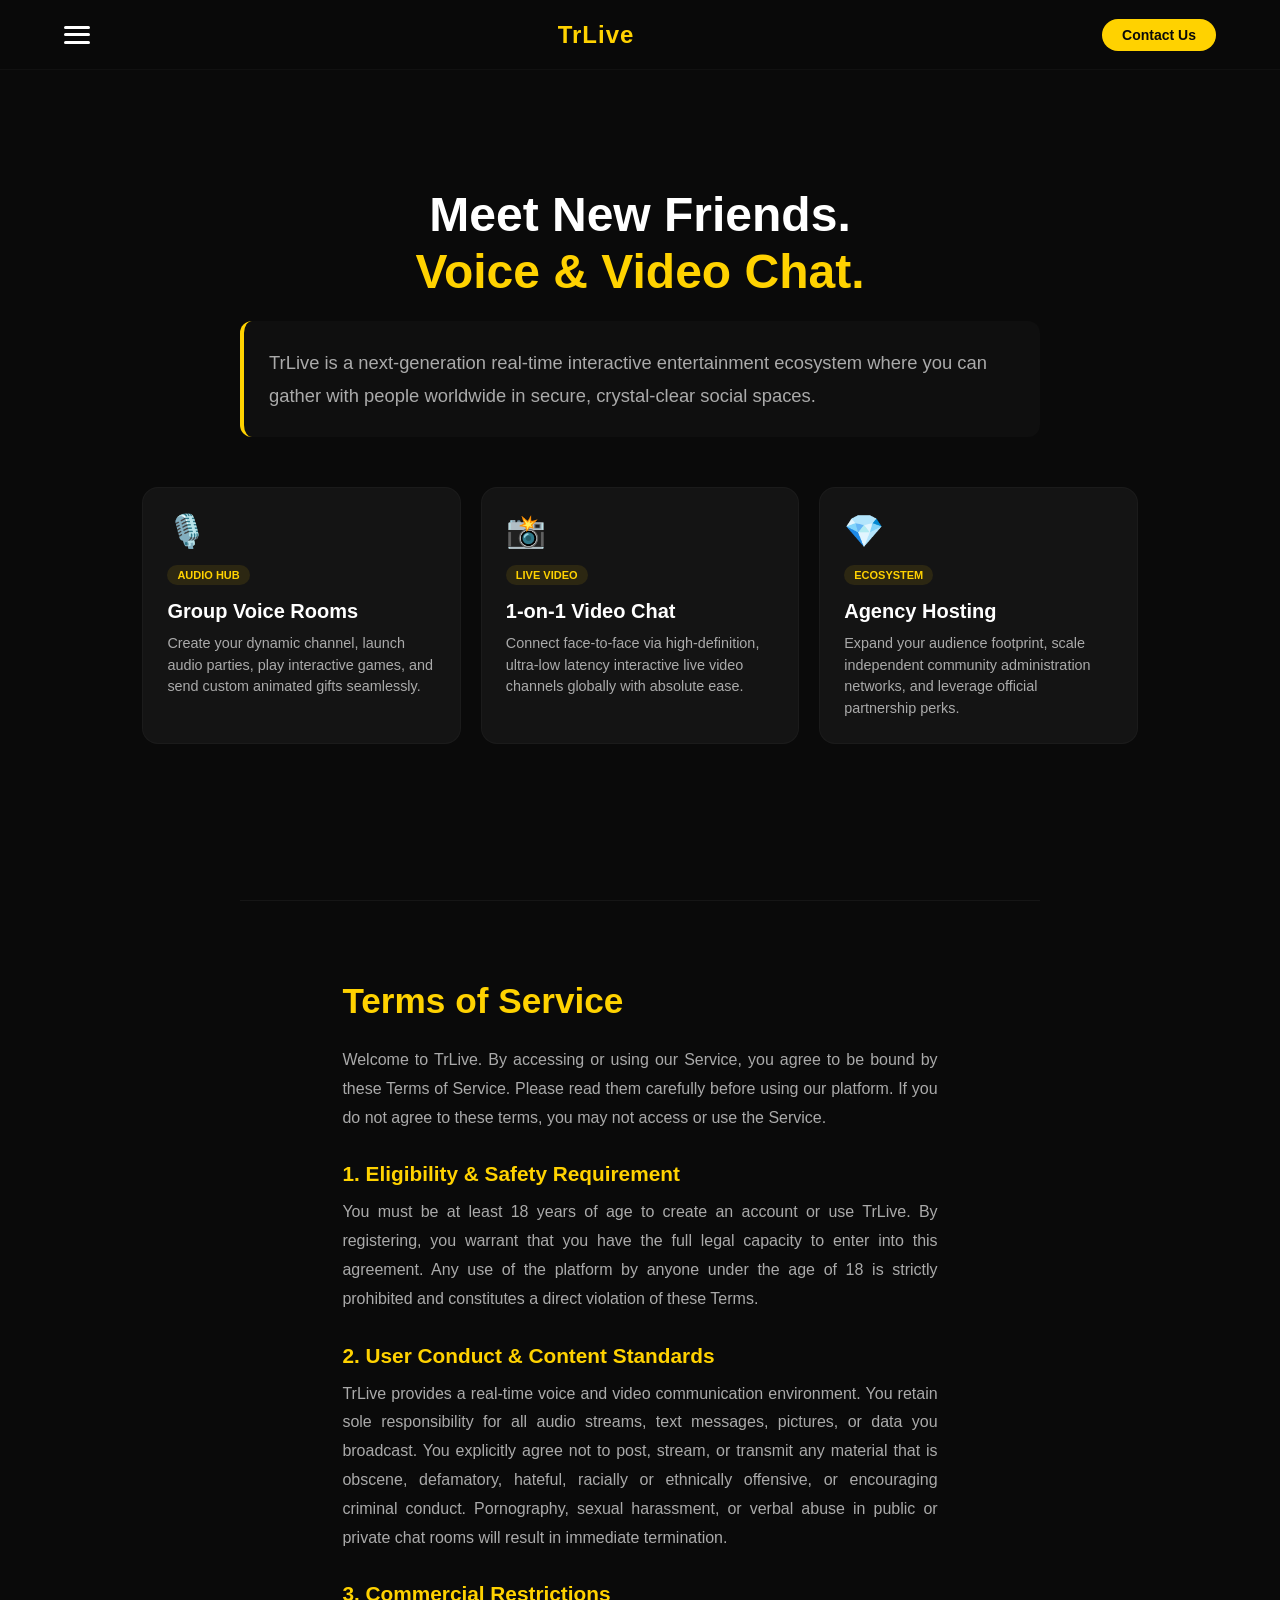
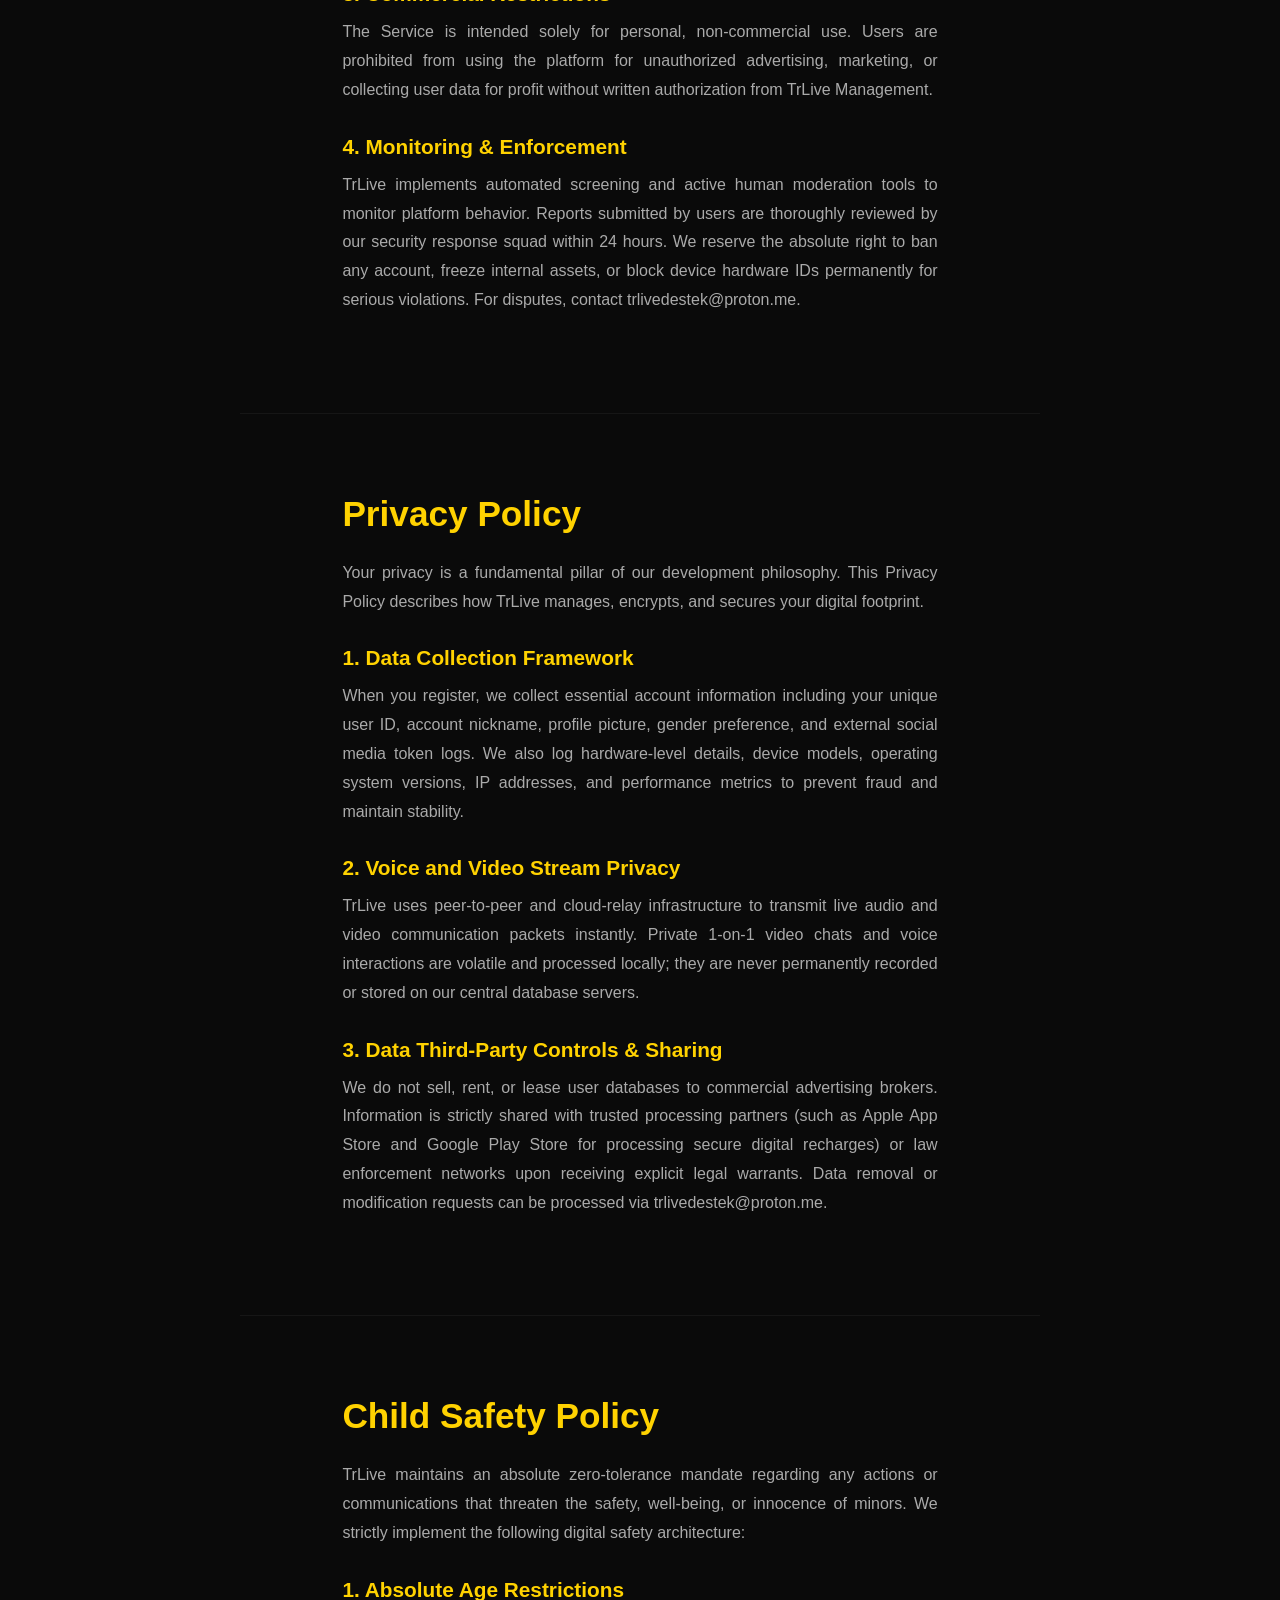
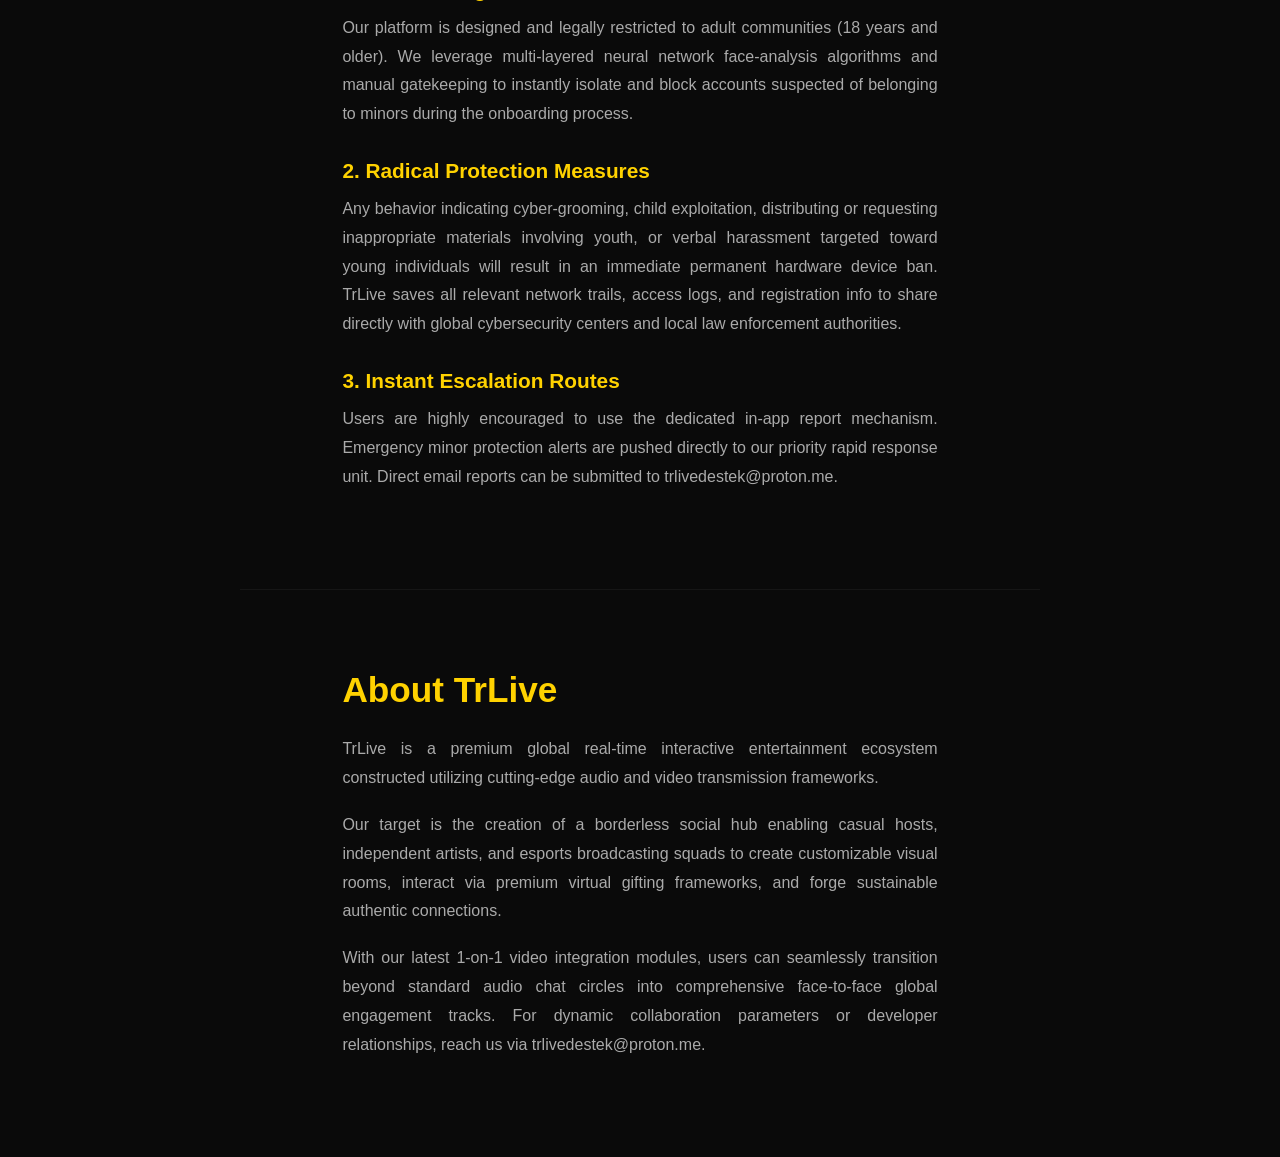
==== commit b557b7f1: "Refactor HTML structure and improve comments" ====
--- a/index.html
+++ b/index.html
@@ -6,39 +6,267 @@
     <title>TrLive - Voice & Video Chat Rooms</title>
     <style>
         :root {
-            --primary-color: #FFD200;
-            --dark-bg: #0A0A0A;
-            --card-bg: #141414;
+            --primary-color: #FFD200; /* YoHo Premium Yellow */
+            --dark-bg: #0A0A0A;      /* Deep Black */
+            --card-bg: #141414;      /* Obsidian Black */
             --text-color: #FFFFFF;
             --text-muted: #AAAAAA;
         }
-        * { margin: 0; padding: 0; box-sizing: border-box; font-family: 'Segoe UI', sans-serif; -webkit-tap-highlight-color: transparent; }
-        body { background-color: var(--dark-bg); color: var(--text-color); overflow-x: hidden; }
-        header { position: fixed; top: 0; left: 0; width: 100%; height: 70px; background: rgba(10, 10, 10, 0.85); backdrop-filter: blur(10px); display: flex; align-items: center; justify-content: space-between; padding: 0 5%; z-index: 1000; border-bottom: 1px solid rgba(255, 255, 255, 0.03); }
-        .menu-trigger { cursor: pointer; display: flex; flex-direction: column; justify-content: space-between; width: 26px; height: 18px; z-index: 1002; }
-        .menu-trigger span { display: block; height: 3px; width: 100%; background-color: var(--text-color); border-radius: 3px; transition: all 0.3s ease; }
-        .logo { font-size: 24px; font-weight: 800; color: var(--primary-color); letter-spacing: 1px; }
-        .cta-header-btn { background: var(--primary-color); color: var(--dark-bg); padding: 8px 20px; border-radius: 20px; text-decoration: none; font-weight: 700; font-size: 14px; }
-        .nav-overlay { position: fixed; top: 0; left: -100%; width: 300px; height: 100vh; background-color: var(--card-bg); z-index: 1001; transition: left 0.4s ease; padding: 90px 30px 30px 30px; display: flex; flex-direction: column; justify-content: space-between; }
-        .nav-overlay.active { left: 0; }
-        .nav-menu-links a { display: block; color: var(--text-color); text-decoration: none; font-size: 16px; font-weight: 600; padding: 16px 0; border-bottom: 1px solid rgba(255, 255, 255, 0.03); }
-        .nav-menu-links a:hover { color: var(--primary-color); }
-        .nav-footer { font-size: 12px; color: var(--text-muted); line-height: 1.6; }
-        .nav-footer a { color: var(--primary-color); text-decoration: none; }
-        .main-wrapper { min-height: 100vh; display: flex; flex-direction: column; align-items: center; justify-content: center; padding: 120px 8% 60px 8%; max-width: 1200px; margin: 0 auto; }
-        .hero-text-side { width: 100%; text-align: center; margin-bottom: 50px; }
-        .hero-title { font-size: 3rem; font-weight: 800; margin-bottom: 20px; line-height: 1.2; }
-        .hero-title span { color: var(--primary-color); }
-        .hero-subtitle { font-size: 1.15rem; color: var(--text-muted); line-height: 1.8; max-width: 800px; margin: 0 auto; text-align: left; background: rgba(255, 255, 255, 0.02); padding: 25px; border-radius: 12px; border-left: 4px solid var(--primary-color); }
-        .slider-container { width: 100%; overflow-x: auto; display: flex; gap: 20px; padding-bottom: 30px; }
-        .slide-card { flex: 0 0 300px; background: var(--card-bg); border-radius: 16px; padding: 24px; border: 1px solid rgba(255, 255, 255, 0.03); }
-        .card-icon { font-size: 2rem; margin-bottom: 15px; display: inline-block; }
-        .card-tag { background: rgba(255, 208, 0, 0.1); color: var(--primary-color); font-size: 11px; font-weight: 700; padding: 4px 10px; border-radius: 20px; text-transform: uppercase; display: inline-block; margin-bottom: 15px; }
-        .card-title { font-size: 1.25rem; font-weight: 700; margin-bottom: 10px; }
-        .card-desc { font-size: 0.9rem; color: var(--text-muted); line-height: 1.5; }
-        .menu-backdrop { position: fixed; top: 0; left: 0; width: 100vw; height: 100vh; background: rgba(0, 0, 0, 0.7); backdrop-filter: blur(5px); z-index: 999; opacity: 0; pointer-events: none; transition: opacity 0.3s; }
-        .menu-backdrop.active { opacity: 1; pointer-events: auto; }
-        @media (min-width: 992px) { .slider-container { display: grid; grid-template-columns: repeat(3, 1fr); } .slide-card { flex: none; } }
+
+        * {
+            margin: 0;
+            padding: 0;
+            box-sizing: border-box;
+            font-family: 'Segoe UI', Tahoma, Geneva, Verdana, sans-serif;
+            -webkit-tap-highlight-color: transparent;
+            scroll-behavior: smooth;
+        }
+
+        body {
+            background-color: var(--dark-bg);
+            color: var(--text-color);
+            overflow-x: hidden;
+        }
+
+        header {
+            position: fixed;
+            top: 0;
+            left: 0;
+            width: 100%;
+            height: 70px;
+            background: rgba(10, 10, 10, 0.85);
+            backdrop-filter: blur(10px);
+            display: flex;
+            align-items: center;
+            justify-content: space-between;
+            padding: 0 5%;
+            z-index: 1000;
+            border-bottom: 1px solid rgba(255, 255, 255, 0.03);
+        }
+
+        .menu-trigger {
+            cursor: pointer;
+            display: flex;
+            flex-direction: column;
+            justify-content: space-between;
+            width: 26px;
+            height: 18px;
+            z-index: 1002;
+        }
+
+        .menu-trigger span {
+            display: block;
+            height: 3px;
+            width: 100%;
+            background-color: var(--text-color);
+            border-radius: 3px;
+            transition: all 0.3s ease;
+        }
+
+        .logo {
+            font-size: 24px;
+            font-weight: 800;
+            color: var(--primary-color);
+            letter-spacing: 1px;
+        }
+
+        .cta-header-btn {
+            background: var(--primary-color);
+            color: var(--dark-bg);
+            padding: 8px 20px;
+            border-radius: 20px;
+            text-decoration: none;
+            font-weight: 700;
+            font-size: 14px;
+        }
+
+        .nav-overlay {
+            position: fixed;
+            top: 0;
+            left: -100%;
+            width: 300px;
+            height: 100vh;
+            background-color: var(--card-bg);
+            z-index: 1001;
+            transition: left 0.4s ease;
+            padding: 90px 30px 30px 30px;
+            display: flex;
+            flex-direction: column;
+            justify-content: space-between;
+        }
+
+        .nav-overlay.active {
+            left: 0;
+        }
+
+        .nav-menu-links a {
+            display: block;
+            color: var(--text-color);
+            text-decoration: none;
+            font-size: 16px;
+            font-weight: 600;
+            padding: 16px 0;
+            border-bottom: 1px solid rgba(255, 255, 255, 0.03);
+        }
+
+        .nav-menu-links a:hover {
+            color: var(--primary-color);
+        }
+
+        .nav-footer {
+            font-size: 12px;
+            color: var(--text-muted);
+            line-height: 1.6;
+        }
+
+        .nav-footer a {
+            color: var(--primary-color);
+            text-decoration: none;
+        }
+
+        .main-wrapper {
+            min-height: 100vh;
+            display: flex;
+            flex-direction: column;
+            align-items: center;
+            justify-content: center;
+            padding: 120px 8% 60px 8%;
+            max-width: 1200px;
+            margin: 0 auto;
+        }
+
+        .hero-text-side {
+            width: 100%;
+            text-align: center;
+            margin-bottom: 50px;
+        }
+
+        .hero-title {
+            font-size: 3rem;
+            font-weight: 800;
+            margin-bottom: 20px;
+            line-height: 1.2;
+        }
+
+        .hero-title span {
+            color: var(--primary-color);
+        }
+
+        .hero-subtitle {
+            font-size: 1.15rem;
+            color: var(--text-muted);
+            line-height: 1.8;
+            max-width: 800px;
+            margin: 0 auto;
+            text-align: left;
+            background: rgba(255, 255, 255, 0.02);
+            padding: 25px;
+            border-radius: 12px;
+            border-left: 4px solid var(--primary-color);
+        }
+
+        .slider-container {
+            width: 100%;
+            overflow-x: auto;
+            display: flex;
+            gap: 20px;
+            padding-bottom: 30px;
+        }
+
+        .slide-card {
+            flex: 0 0 300px;
+            background: var(--card-bg);
+            border-radius: 16px;
+            padding: 24px;
+            border: 1px solid rgba(255, 255, 255, 0.03);
+        }
+
+        .card-icon {
+            font-size: 2rem;
+            margin-bottom: 15px;
+            display: inline-block;
+        }
+
+        .card-tag {
+            background: rgba(255, 208, 0, 0.1);
+            color: var(--primary-color);
+            font-size: 11px;
+            font-weight: 700;
+            padding: 4px 10px;
+            border-radius: 20px;
+            text-transform: uppercase;
+            display: inline-block;
+            margin-bottom: 15px;
+        }
+
+        .card-title {
+            font-size: 1.25rem;
+            font-weight: 700;
+            margin-bottom: 10px;
+        }
+
+        .card-desc {
+            font-size: 0.9rem;
+            color: var(--text-muted);
+            line-height: 1.5;
+        }
+
+        .policy-section {
+            padding: 80px 8%;
+            max-width: 800px;
+            margin: 0 auto;
+            border-top: 1px solid rgba(255, 255, 255, 0.05);
+        }
+
+        .policy-section h2 {
+            color: var(--primary-color);
+            font-size: 2.2rem;
+            margin-bottom: 25px;
+            font-weight: 800;
+        }
+
+        .policy-section h3 {
+            color: var(--primary-color);
+            margin-top: 30px;
+            margin-bottom: 12px;
+            font-size: 1.3rem;
+        }
+
+        .policy-section p {
+            color: var(--text-muted);
+            line-height: 1.8;
+            margin-bottom: 18px;
+            text-align: justify;
+        }
+
+        .menu-backdrop {
+            position: fixed;
+            top: 0;
+            left: 0;
+            width: 100vw;
+            height: 100vh;
+            background: rgba(0, 0, 0, 0.7);
+            backdrop-filter: blur(5px);
+            z-index: 999;
+            opacity: 0;
+            pointer-events: none;
+            transition: opacity 0.3s;
+        }
+
+        .menu-backdrop.active {
+            opacity: 1;
+            pointer-events: auto;
+        }
+
+        @media (min-width: 992px) {
+            .slider-container {
+                display: grid;
+                grid-template-columns: repeat(3, 1fr);
+            }
+            .slide-card {
+                flex: none;
+            }
+        }
     </style>
 </head>
 <body>
@@ -53,11 +281,11 @@
 
     <nav class="nav-overlay" id="navOverlay">
         <div class="nav-menu-links">
-            <a href="index.html">Home</a>
-            <a href="terms.html">Terms of Service</a>
-            <a href="privacy.html">Privacy Policy</a>
-            <a href="child-safety.html">Child Safety Policy</a>
-            <a href="about.html">About TrLive</a>
+            <a href="#home" onclick="toggleMenu()">Home</a>
+            <a href="#terms" onclick="toggleMenu()">Terms of Service</a>
+            <a href="#privacy" onclick="toggleMenu()">Privacy Policy</a>
+            <a href="#child-safety" onclick="toggleMenu()">Child Safety Policy</a>
+            <a href="#about" onclick="toggleMenu()">About TrLive</a>
         </div>
         <div class="nav-footer">
             <p>Support & Corporate:</p>
@@ -66,7 +294,7 @@
         </div>
     </nav>
 
-    <main class="main-wrapper">
+    <main class="main-wrapper" id="home">
         <section class="hero-text-side">
             <h1 class="hero-title">Meet New Friends. <br><span>Voice & Video Chat.</span></h1>
             <p class="hero-subtitle">TrLive is a next-generation real-time interactive entertainment ecosystem where you can gather with people worldwide in secure, crystal-clear social spaces.</p>
@@ -93,6 +321,61 @@
             </div>
         </section>
     </main>
+    <!-- TERMS OF SERVICE SECTION -->
+    <section class="policy-section" id="terms">
+        <h2>Terms of Service</h2>
+        <p>Welcome to TrLive. By accessing or using our Service, you agree to be bound by these Terms of Service. Please read them carefully before using our platform. If you do not agree to these terms, you may not access or use the Service.</p>
+        
+        <h3>1. Eligibility & Safety Requirement</h3>
+        <p>You must be at least 18 years of age to create an account or use TrLive. By registering, you warrant that you have the full legal capacity to enter into this agreement. Any use of the platform by anyone under the age of 18 is strictly prohibited and constitutes a direct violation of these Terms.</p>
+        
+        <h3>2. User Conduct & Content Standards</h3>
+        <p>TrLive provides a real-time voice and video communication environment. You retain sole responsibility for all audio streams, text messages, pictures, or data you broadcast. You explicitly agree not to post, stream, or transmit any material that is obscene, defamatory, hateful, racially or ethnically offensive, or encouraging criminal conduct. Pornography, sexual harassment, or verbal abuse in public or private chat rooms will result in immediate termination.</p>
+        
+        <h3>3. Commercial Restrictions</h3>
+        <p>The Service is intended solely for personal, non-commercial use. Users are prohibited from using the platform for unauthorized advertising, marketing, or collecting user data for profit without written authorization from TrLive Management.</p>
+        
+        <h3>4. Monitoring & Enforcement</h3>
+        <p>TrLive implements automated screening and active human moderation tools to monitor platform behavior. Reports submitted by users are thoroughly reviewed by our security response squad within 24 hours. We reserve the absolute right to ban any account, freeze internal assets, or block device hardware IDs permanently for serious violations. For disputes, contact trlivedestek@proton.me.</p>
+    </section>
+
+    <!-- PRIVACY POLICY SECTION -->
+    <section class="policy-section" id="privacy">
+        <h2>Privacy Policy</h2>
+        <p>Your privacy is a fundamental pillar of our development philosophy. This Privacy Policy describes how TrLive manages, encrypts, and secures your digital footprint.</p>
+        
+        <h3>1. Data Collection Framework</h3>
+        <p>When you register, we collect essential account information including your unique user ID, account nickname, profile picture, gender preference, and external social media token logs. We also log hardware-level details, device models, operating system versions, IP addresses, and performance metrics to prevent fraud and maintain stability.</p>
+        
+        <h3>2. Voice and Video Stream Privacy</h3>
+        <p>TrLive uses peer-to-peer and cloud-relay infrastructure to transmit live audio and video communication packets instantly. Private 1-on-1 video chats and voice interactions are volatile and processed locally; they are never permanently recorded or stored on our central database servers.</p>
+        
+        <h3>3. Data Third-Party Controls & Sharing</h3>
+        <p>We do not sell, rent, or lease user databases to commercial advertising brokers. Information is strictly shared with trusted processing partners (such as Apple App Store and Google Play Store for processing secure digital recharges) or law enforcement networks upon receiving explicit legal warrants. Data removal or modification requests can be processed via trlivedestek@proton.me.</p>
+    </section>
+
+    <!-- CHILD SAFETY POLICY SECTION -->
+    <section class="policy-section" id="child-safety">
+        <h2>Child Safety Policy</h2>
+        <p>TrLive maintains an absolute zero-tolerance mandate regarding any actions or communications that threaten the safety, well-being, or innocence of minors. We strictly implement the following digital safety architecture:</p>
+        
+        <h3>1. Absolute Age Restrictions</h3>
+        <p>Our platform is designed and legally restricted to adult communities (18 years and older). We leverage multi-layered neural network face-analysis algorithms and manual gatekeeping to instantly isolate and block accounts suspected of belonging to minors during the onboarding process.</p>
+        
+        <h3>2. Radical Protection Measures</h3>
+        <p>Any behavior indicating cyber-grooming, child exploitation, distributing or requesting inappropriate materials involving youth, or verbal harassment targeted toward young individuals will result in an immediate permanent hardware device ban. TrLive saves all relevant network trails, access logs, and registration info to share directly with global cybersecurity centers and local law enforcement authorities.</p>
+        
+        <h3>3. Instant Escalation Routes</h3>
+        <p>Users are highly encouraged to use the dedicated in-app report mechanism. Emergency minor protection alerts are pushed directly to our priority rapid response unit. Direct email reports can be submitted to trlivedestek@proton.me.</p>
+    </section>
+
+    <!-- ABOUT SECTION -->
+    <section class="policy-section" id="about">
+        <h2>About TrLive</h2>
+        <p>TrLive is a premium global real-time interactive entertainment ecosystem constructed utilizing cutting-edge audio and video transmission frameworks.</p>
+        <p>Our target is the creation of a borderless social hub enabling casual hosts, independent artists, and esports broadcasting squads to create customizable visual rooms, interact via premium virtual gifting frameworks, and forge sustainable authentic connections.</p>
+        <p>With our latest 1-on-1 video integration modules, users can seamlessly transition beyond standard audio chat circles into comprehensive face-to-face global engagement tracks. For dynamic collaboration parameters or developer relationships, reach us via trlivedestek@proton.me.</p>
+    </section>
 
     <script>
         function toggleMenu() {
@@ -102,127 +385,3 @@
     </script>
 </body>
 </html>
-<!DOCTYPE html>
-<html lang="en">
-<head>
-    <meta charset="UTF-8">
-    <meta name="viewport" content="width=device-width, initial-scale=1.0">
-    <title>Terms of Service - TrLive</title>
-    <style>
-        body { background-color: #0A0A0A; color: #FFFFFF; font-family: 'Segoe UI', sans-serif; padding: 40px 5%; line-height: 1.8; }
-        .container { max-width: 800px; margin: 0 auto; }
-        h1 { color: #FFD200; font-size: 2.5rem; margin-bottom: 30px; font-weight: 800; }
-        h3 { color: #FFD200; margin-top: 25px; margin-bottom: 10px; }
-        p { color: #AAAAAA; margin-bottom: 20px; text-align: justify; }
-        .back-btn { display: inline-block; margin-bottom: 30px; color: #FFD200; text-decoration: none; font-weight: bold; }
-    </style>
-</head>
-<body>
-    <div class="container">
-        <a href="index.html" class="back-btn">← Back to Home</a>
-        <h1>TrLive Terms of Service</h1>
-        <p>Welcome to TrLive. By accessing or using our Service, you agree to be bound by these Terms of Service. Please read them carefully before using our platform. If you do not agree to these terms, you may not access or use the Service.</p>
-        
-        <h3>1. Eligibility & Safety Requirement</h3>
-        <p>You must be at least 18 years of age to create an account or use TrLive. By registering, you warrant that you have the full legal capacity to enter into this agreement. Any use of the platform by anyone under the age of 18 is strictly prohibited and constitutes a direct violation of these Terms.</p>
-        
-        <h3>2. User Conduct & Content Standards</h3>
-        <p>TrLive provides a real-time voice and video communication environment. You retain sole responsibility for all audio streams, text messages, pictures, or data you broadcast. You explicitly agree not to post, stream, or transmit any material that is obscene, defamatory, hateful, racially or ethnically offensive, or encouraging criminal conduct. Pornography, sexual harassment, or verbal abuse in public or private chat rooms will result in immediate termination.</p>
-        
-        <h3>3. Commercial Restrictions</h3>
-        <p>The Service is intended solely for personal, non-commercial use. Users are prohibited from using the platform for unauthorized advertising, marketing, or collecting user data for profit without written authorization from TrLive Management.</p>
-        
-        <h3>4. Monitoring & Enforcement</h3>
-        <p>TrLive implements automated screening and active human moderation tools to monitor platform behavior. Reports submitted by users are thoroughly reviewed by our security response squad within 24 hours. We reserve the absolute right to ban any account, freeze internal assets, or block device hardware IDs permanently for serious violations. For disputes, contact trlivedestek@proton.me.</p>
-    </div>
-</body>
-</html>
-<!DOCTYPE html>
-<html lang="en">
-<head>
-    <meta charset="UTF-8">
-    <meta name="viewport" content="width=device-width, initial-scale=1.0">
-    <title>Privacy Policy - TrLive</title>
-    <style>
-        body { background-color: #0A0A0A; color: #FFFFFF; font-family: 'Segoe UI', sans-serif; padding: 40px 5%; line-height: 1.8; }
-        .container { max-width: 800px; margin: 0 auto; }
-        h1 { color: #FFD200; font-size: 2.5rem; margin-bottom: 30px; font-weight: 800; }
-        h3 { color: #FFD200; margin-top: 25px; margin-bottom: 10px; }
-        p { color: #AAAAAA; margin-bottom: 20px; text-align: justify; }
-        .back-btn { display: inline-block; margin-bottom: 30px; color: #FFD200; text-decoration: none; font-weight: bold; }
-    </style>
-</head>
-<body>
-    <div class="container">
-        <a href="index.html" class="back-btn">← Back to Home</a>
-        <h1>TrLive Privacy Policy</h1>
-        <p>Your privacy is a fundamental pillar of our development philosophy. This Privacy Policy describes how TrLive manages, encrypts, and secures your digital footprint.</p>
-        
-        <h3>1. Data Collection Framework</h3>
-        <p>When you register, we collect essential account information including your unique user ID, account nickname, profile picture, gender preference, and external social media token logs. We also log hardware-level details, device models, operating system versions, IP addresses, and performance metrics to prevent fraud and maintain stability.</p>
-        
-        <h3>2. Voice and Video Stream Privacy</h3>
-        <p>TrLive uses peer-to-peer and cloud-relay infrastructure to transmit live audio and video communication packets instantly. Private 1-on-1 video chats and voice interactions are volatile and processed locally; they are never permanently recorded or stored on our central database servers.</p>
-        
-        <h3>3. Data Third-Party Controls & Sharing</h3>
-        <p>We do not sell, rent, or lease user databases to commercial advertising brokers. Information is strictly shared with trusted processing partners (such as Apple App Store and Google Play Store for processing secure digital recharges) or law enforcement networks upon receiving explicit legal warrants. Data removal or modification requests can be processed via trlivedestek@proton.me.</p>
-    </div>
-</body>
-</html>
-<!DOCTYPE html>
-<html lang="en">
-<head>
-    <meta charset="UTF-8">
-    <meta name="viewport" content="width=device-width, initial-scale=1.0">
-    <title>Child Safety Policy - TrLive</title>
-    <style>
-        body { background-color: #0A0A0A; color: #FFFFFF; font-family: 'Segoe UI', sans-serif; padding: 40px 5%; line-height: 1.8; }
-        .container { max-width: 800px; margin: 0 auto; }
-        h1 { color: #FFD200; font-size: 2.5rem; margin-bottom: 30px; font-weight: 800; }
-        h3 { color: #FFD200; margin-top: 25px; margin-bottom: 10px; }
-        p { color: #AAAAAA; margin-bottom: 20px; text-align: justify; }
-        .back-btn { display: inline-block; margin-bottom: 30px; color: #FFD200; text-decoration: none; font-weight: bold; }
-    </style>
-</head>
-<body>
-    <div class="container">
-        <a href="index.html" class="back-btn">← Back to Home</a>
-        <h1>Child Safety Policy</h1>
-        <p>TrLive maintains an absolute zero-tolerance mandate regarding any actions or communications that threaten the safety, well-being, or innocence of minors. We strictly implement the following digital safety architecture:</p>
-        
-        <h3>1. Absolute Age Restrictions</h3>
-        <p>Our platform is designed and legally restricted to adult communities (18 years and older). We leverage multi-layered neural network face-analysis algorithms and manual gatekeeping to instantly isolate and block accounts suspected of belonging to minors during the onboarding process.</p>
-        
-        <h3>2. Radical Protection Measures</h3>
-        <p>Any behavior indicating cyber-grooming, child exploitation, distributing or requesting inappropriate materials involving youth, or verbal harassment targeted toward young individuals will result in an immediate permanent hardware device ban. TrLive saves all relevant network trails, access logs, and registration info to share directly with global cybersecurity centers and local law enforcement authorities.</p>
-        
-        <h3>3. Instant Escalation Routes</h3>
-        <p>Users are highly encouraged to use the dedicated in-app report mechanism. Emergency minor protection alerts are pushed directly to our priority rapid response unit. Direct email reports can be submitted to trlivedestek@proton.me.</p>
-    </div>
-</body>
-</html>
-<!DOCTYPE html>
-<html lang="en">
-<head>
-    <meta charset="UTF-8">
-    <meta name="viewport" content="width=device-width, initial-scale=1.0">
-    <title>About TrLive</title>
-    <style>
-        body { background-color: #0A0A0A; color: #FFFFFF; font-family: 'Segoe UI', sans-serif; padding: 40px 5%; line-height: 1.8; }
-        .container { max-width: 800px; margin: 0 auto; }
-        h1 { color: #FFD200; font-size: 2.5rem; margin-bottom: 30px; font-weight: 800; }
-        p { color: #AAAAAA; margin-bottom: 20px; text-align: justify; }
-        .back-btn { display: inline-block; margin-bottom: 30px; color: #FFD200; text-decoration: none; font-weight: bold; }
-    </style>
-</head>
-<body>
-    <div class="container">
-        <a href="index.html" class="back-btn">← Back to Home</a>
-        <h1>About TrLive</h1>
-        <p>TrLive is a premium global real-time interactive entertainment ecosystem constructed utilizing cutting-edge audio and video transmission frameworks.</p>
-        <p>Our target is the creation of a borderless social hub enabling casual hosts, independent artists, and esports broadcasting squads to create customizable visual rooms, interact via premium virtual gifting frameworks, and forge sustainable authentic connections.</p>
-        <p>With our latest 1-on-1 video integration modules, users can seamlessly transition beyond standard audio chat circles into comprehensive face-to-face global engagement tracks. For dynamic collaboration parameters or developer relationships, reach us via trlivedestek@proton.me.</p>
-    </div>
-</body>
-</html>
-
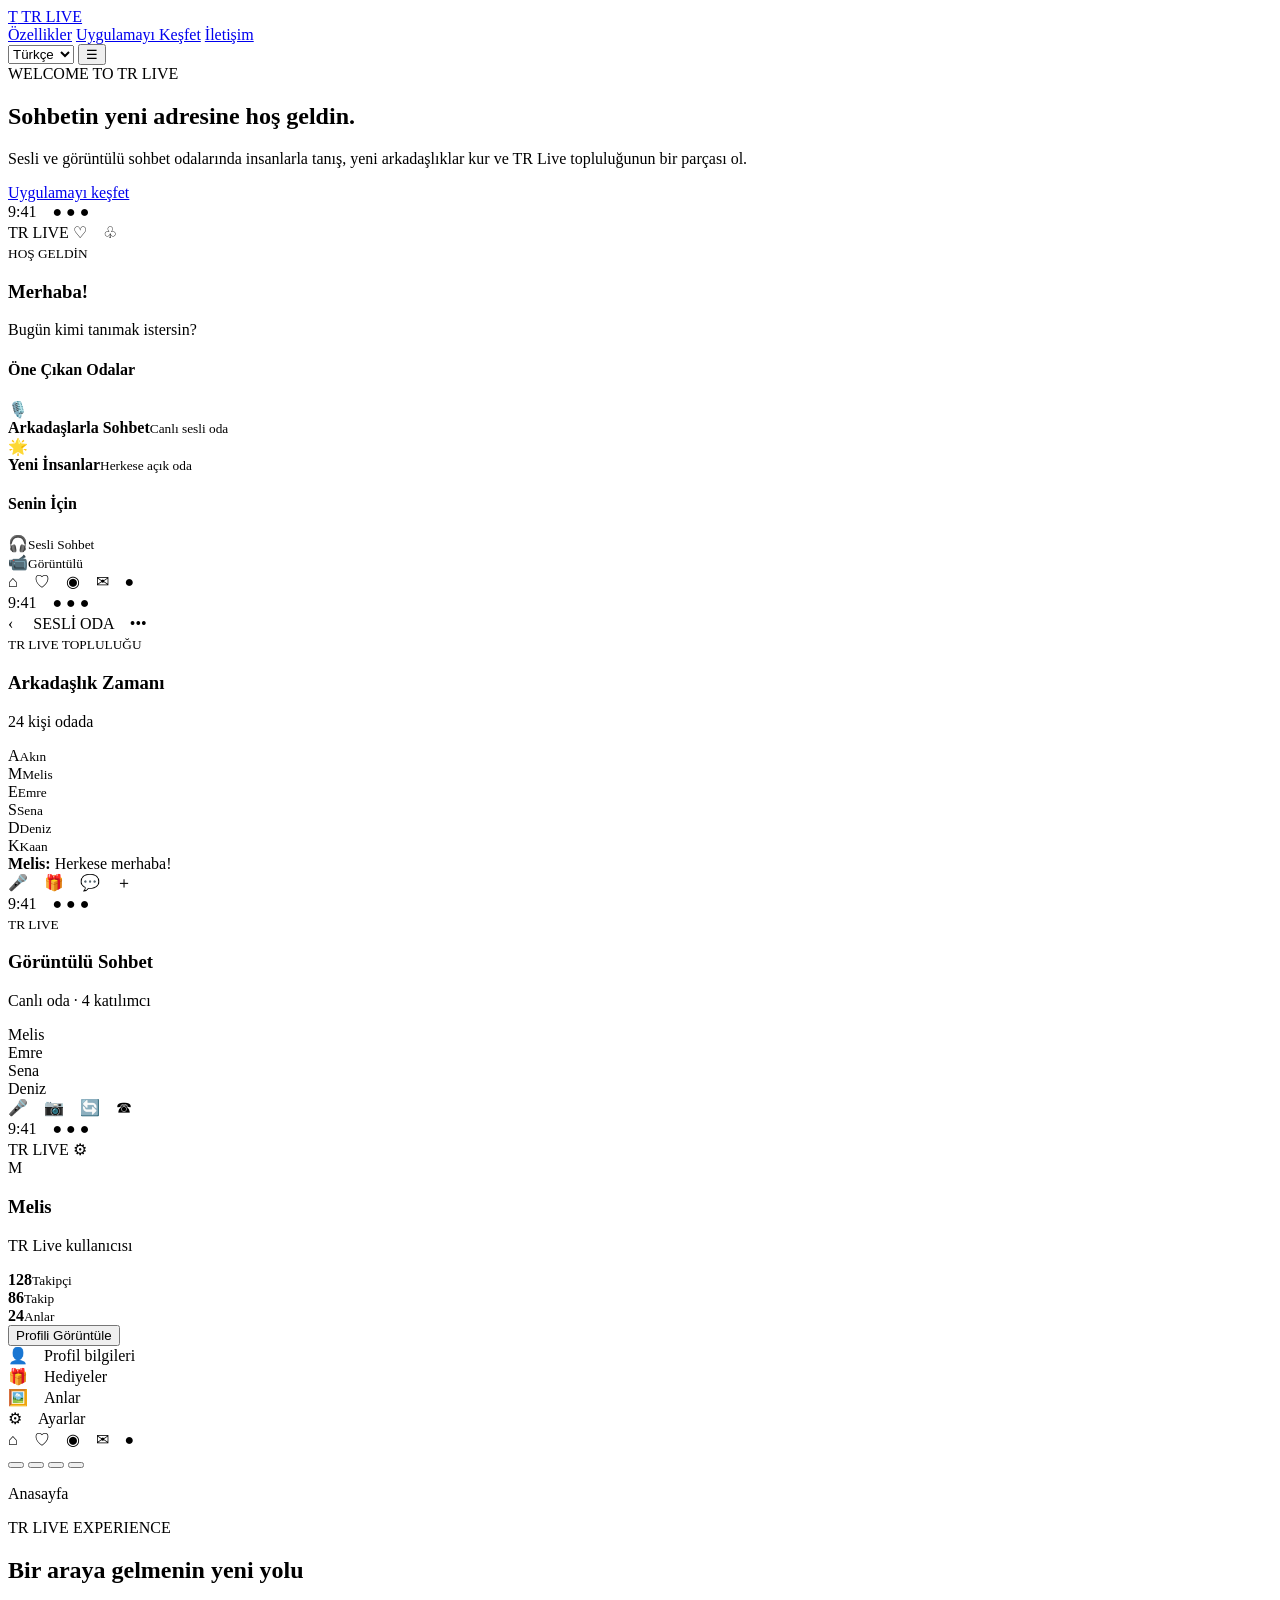
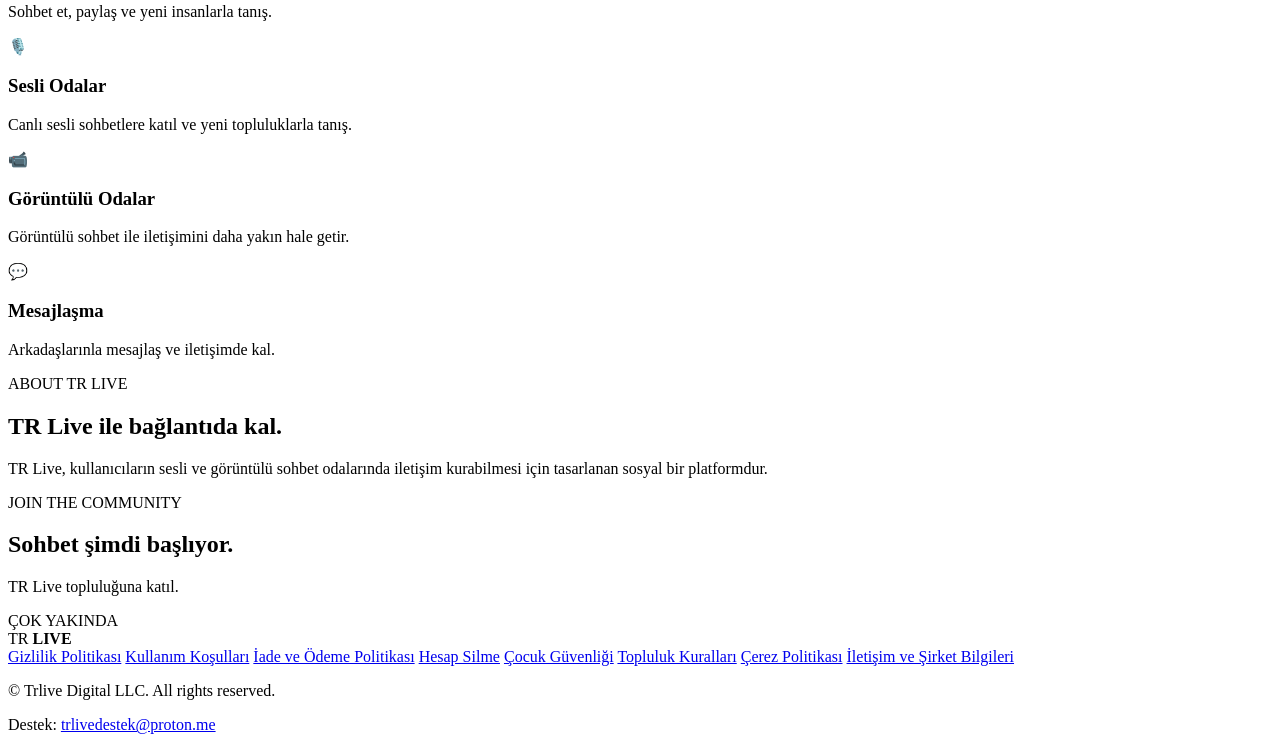
==== commit 43c8bc4d: "Update index.html" ====
--- a/index.html
+++ b/index.html
@@ -1,387 +1,233 @@
+
 <!DOCTYPE html>
-<html lang="en">
+<html lang="tr">
 <head>
-    <meta charset="UTF-8">
-    <meta name="viewport" content="width=device-width, initial-scale=1.0">
-    <title>TrLive - Voice & Video Chat Rooms</title>
-    <style>
-        :root {
-            --primary-color: #FFD200; /* YoHo Premium Yellow */
-            --dark-bg: #0A0A0A;      /* Deep Black */
-            --card-bg: #141414;      /* Obsidian Black */
-            --text-color: #FFFFFF;
-            --text-muted: #AAAAAA;
-        }
-
-        * {
-            margin: 0;
-            padding: 0;
-            box-sizing: border-box;
-            font-family: 'Segoe UI', Tahoma, Geneva, Verdana, sans-serif;
-            -webkit-tap-highlight-color: transparent;
-            scroll-behavior: smooth;
-        }
-
-        body {
-            background-color: var(--dark-bg);
-            color: var(--text-color);
-            overflow-x: hidden;
-        }
-
-        header {
-            position: fixed;
-            top: 0;
-            left: 0;
-            width: 100%;
-            height: 70px;
-            background: rgba(10, 10, 10, 0.85);
-            backdrop-filter: blur(10px);
-            display: flex;
-            align-items: center;
-            justify-content: space-between;
-            padding: 0 5%;
-            z-index: 1000;
-            border-bottom: 1px solid rgba(255, 255, 255, 0.03);
-        }
-
-        .menu-trigger {
-            cursor: pointer;
-            display: flex;
-            flex-direction: column;
-            justify-content: space-between;
-            width: 26px;
-            height: 18px;
-            z-index: 1002;
-        }
-
-        .menu-trigger span {
-            display: block;
-            height: 3px;
-            width: 100%;
-            background-color: var(--text-color);
-            border-radius: 3px;
-            transition: all 0.3s ease;
-        }
-
-        .logo {
-            font-size: 24px;
-            font-weight: 800;
-            color: var(--primary-color);
-            letter-spacing: 1px;
-        }
-
-        .cta-header-btn {
-            background: var(--primary-color);
-            color: var(--dark-bg);
-            padding: 8px 20px;
-            border-radius: 20px;
-            text-decoration: none;
-            font-weight: 700;
-            font-size: 14px;
-        }
-
-        .nav-overlay {
-            position: fixed;
-            top: 0;
-            left: -100%;
-            width: 300px;
-            height: 100vh;
-            background-color: var(--card-bg);
-            z-index: 1001;
-            transition: left 0.4s ease;
-            padding: 90px 30px 30px 30px;
-            display: flex;
-            flex-direction: column;
-            justify-content: space-between;
-        }
-
-        .nav-overlay.active {
-            left: 0;
-        }
-
-        .nav-menu-links a {
-            display: block;
-            color: var(--text-color);
-            text-decoration: none;
-            font-size: 16px;
-            font-weight: 600;
-            padding: 16px 0;
-            border-bottom: 1px solid rgba(255, 255, 255, 0.03);
-        }
-
-        .nav-menu-links a:hover {
-            color: var(--primary-color);
-        }
-
-        .nav-footer {
-            font-size: 12px;
-            color: var(--text-muted);
-            line-height: 1.6;
-        }
-
-        .nav-footer a {
-            color: var(--primary-color);
-            text-decoration: none;
-        }
-
-        .main-wrapper {
-            min-height: 100vh;
-            display: flex;
-            flex-direction: column;
-            align-items: center;
-            justify-content: center;
-            padding: 120px 8% 60px 8%;
-            max-width: 1200px;
-            margin: 0 auto;
-        }
-
-        .hero-text-side {
-            width: 100%;
-            text-align: center;
-            margin-bottom: 50px;
-        }
-
-        .hero-title {
-            font-size: 3rem;
-            font-weight: 800;
-            margin-bottom: 20px;
-            line-height: 1.2;
-        }
-
-        .hero-title span {
-            color: var(--primary-color);
-        }
-
-        .hero-subtitle {
-            font-size: 1.15rem;
-            color: var(--text-muted);
-            line-height: 1.8;
-            max-width: 800px;
-            margin: 0 auto;
-            text-align: left;
-            background: rgba(255, 255, 255, 0.02);
-            padding: 25px;
-            border-radius: 12px;
-            border-left: 4px solid var(--primary-color);
-        }
-
-        .slider-container {
-            width: 100%;
-            overflow-x: auto;
-            display: flex;
-            gap: 20px;
-            padding-bottom: 30px;
-        }
-
-        .slide-card {
-            flex: 0 0 300px;
-            background: var(--card-bg);
-            border-radius: 16px;
-            padding: 24px;
-            border: 1px solid rgba(255, 255, 255, 0.03);
-        }
-
-        .card-icon {
-            font-size: 2rem;
-            margin-bottom: 15px;
-            display: inline-block;
-        }
-
-        .card-tag {
-            background: rgba(255, 208, 0, 0.1);
-            color: var(--primary-color);
-            font-size: 11px;
-            font-weight: 700;
-            padding: 4px 10px;
-            border-radius: 20px;
-            text-transform: uppercase;
-            display: inline-block;
-            margin-bottom: 15px;
-        }
-
-        .card-title {
-            font-size: 1.25rem;
-            font-weight: 700;
-            margin-bottom: 10px;
-        }
-
-        .card-desc {
-            font-size: 0.9rem;
-            color: var(--text-muted);
-            line-height: 1.5;
-        }
-
-        .policy-section {
-            padding: 80px 8%;
-            max-width: 800px;
-            margin: 0 auto;
-            border-top: 1px solid rgba(255, 255, 255, 0.05);
-        }
-
-        .policy-section h2 {
-            color: var(--primary-color);
-            font-size: 2.2rem;
-            margin-bottom: 25px;
-            font-weight: 800;
-        }
-
-        .policy-section h3 {
-            color: var(--primary-color);
-            margin-top: 30px;
-            margin-bottom: 12px;
-            font-size: 1.3rem;
-        }
-
-        .policy-section p {
-            color: var(--text-muted);
-            line-height: 1.8;
-            margin-bottom: 18px;
-            text-align: justify;
-        }
-
-        .menu-backdrop {
-            position: fixed;
-            top: 0;
-            left: 0;
-            width: 100vw;
-            height: 100vh;
-            background: rgba(0, 0, 0, 0.7);
-            backdrop-filter: blur(5px);
-            z-index: 999;
-            opacity: 0;
-            pointer-events: none;
-            transition: opacity 0.3s;
-        }
-
-        .menu-backdrop.active {
-            opacity: 1;
-            pointer-events: auto;
-        }
-
-        @media (min-width: 992px) {
-            .slider-container {
-                display: grid;
-                grid-template-columns: repeat(3, 1fr);
-            }
-            .slide-card {
-                flex: none;
-            }
-        }
-    </style>
+<meta charset="UTF-8">
+<meta name="viewport" content="width=device-width, initial-scale=1.0">
+<meta name="theme-color" content="#090909">
+<meta name="description" content="TR Live ile sesli ve görüntülü sohbet odalarında tanış, sohbet et ve yeni arkadaşlıklar kur.">
+<title>TR Live | Birlikte Daha Yakın</title>
+<link rel="stylesheet" href="assets/css/style.css">
 </head>
 <body>
-    <div class="menu-backdrop" id="menuBackdrop" onclick="toggleMenu()"></div>
-    <header>
-        <div class="menu-trigger" id="menuBtn" onclick="toggleMenu()">
-            <span></span><span></span><span></span>
-        </div>
-        <div class="logo">TrLive</div>
-        <a href="mailto:trlivedestek@proton.me" class="cta-header-btn">Contact Us</a>
-    </header>
-
-    <nav class="nav-overlay" id="navOverlay">
-        <div class="nav-menu-links">
-            <a href="#home" onclick="toggleMenu()">Home</a>
-            <a href="#terms" onclick="toggleMenu()">Terms of Service</a>
-            <a href="#privacy" onclick="toggleMenu()">Privacy Policy</a>
-            <a href="#child-safety" onclick="toggleMenu()">Child Safety Policy</a>
-            <a href="#about" onclick="toggleMenu()">About TrLive</a>
-        </div>
-        <div class="nav-footer">
-            <p>Support & Corporate:</p>
-            <a href="mailto:trlivedestek@proton.me">trlivedestek@proton.me</a>
-            <p style="margin-top: 15px; font-size: 10px;">© 2026 TrLive Platform</p>
-        </div>
-    </nav>
-
-    <main class="main-wrapper" id="home">
-        <section class="hero-text-side">
-            <h1 class="hero-title">Meet New Friends. <br><span>Voice & Video Chat.</span></h1>
-            <p class="hero-subtitle">TrLive is a next-generation real-time interactive entertainment ecosystem where you can gather with people worldwide in secure, crystal-clear social spaces.</p>
-        </section>
-
-        <section class="slider-container">
-            <div class="slide-card">
-                <span class="card-icon">🎙️</span>
-                <div><span class="card-tag">Audio Hub</span></div>
-                <h3 class="card-title">Group Voice Rooms</h3>
-                <p class="card-desc">Create your dynamic channel, launch audio parties, play interactive games, and send custom animated gifts seamlessly.</p>
+
+<header class="header">
+  <a class="logo" href="index.html"><span>T</span> TR LIVE</a>
+
+  <nav id="navigation">
+    <a href="#features" data-tr="Özellikler" data-en="Features">Özellikler</a>
+    <a href="#screens" data-tr="Uygulamayı Keşfet" data-en="Explore">Uygulamayı Keşfet</a>
+    <a href="contact.html" data-tr="İletişim" data-en="Contact">İletişim</a>
+  </nav>
+
+  <select id="languageSelect" aria-label="Language">
+    <option value="tr">Türkçe</option>
+    <option value="en">English</option>
+  </select>
+
+  <button id="menuToggle" class="menu-toggle" aria-label="Menü">☰</button>
+</header>
+
+<main>
+
+<section class="hero">
+  <div class="hero-content">
+    <span class="eyebrow">WELCOME TO TR LIVE</span>
+
+    <h1 data-tr="Sohbetin yeni adresine <span>hoş geldin.</span>"
+        data-en="Your new place to <span>connect.</span>">
+      Sohbetin yeni adresine <span>hoş geldin.</span>
+    </h1>
+
+    <p data-tr="Sesli ve görüntülü sohbet odalarında insanlarla tanış, yeni arkadaşlıklar kur ve TR Live topluluğunun bir parçası ol."
+       data-en="Meet people, make new friends and become part of the TR Live community through live audio and video chat rooms.">
+      Sesli ve görüntülü sohbet odalarında insanlarla tanış,
+      yeni arkadaşlıklar kur ve TR Live topluluğunun bir parçası ol.
+    </p>
+
+    <a href="#screens" class="gold-button"
+       data-tr="Uygulamayı keşfet"
+       data-en="Explore the app">Uygulamayı keşfet</a>
+  </div>
+
+  <div class="showcase" id="screens">
+    <div class="phone-stage">
+
+      <!-- ANASAYFA -->
+      <article class="phone active" data-phone="0">
+        <div class="phone-screen">
+          <div class="status">9:41　● ● ●</div>
+          <div class="app-header">TR LIVE <span>♡　♧</span></div>
+          <div class="welcome">
+            <small>HOŞ GELDİN</small>
+            <h3>Merhaba!</h3>
+            <p>Bugün kimi tanımak istersin?</p>
+          </div>
+          <h4>Öne Çıkan Odalar</h4>
+          <div class="room-card">
+            <div class="room-picture gold-bg">🎙️</div>
+            <div><b>Arkadaşlarla Sohbet</b><small>Canlı sesli oda</small></div>
+          </div>
+          <div class="room-card">
+            <div class="room-picture purple-bg">🌟</div>
+            <div><b>Yeni İnsanlar</b><small>Herkese açık oda</small></div>
+          </div>
+          <h4>Senin İçin</h4>
+          <div class="quick-grid">
+            <div>🎧<small>Sesli Sohbet</small></div>
+            <div>📹<small>Görüntülü</small></div>
+          </div>
+          <div class="phone-nav">⌂　♡　◉　✉　●</div>
+        </div>
+      </article>
+
+      <!-- SESLİ ODA -->
+      <article class="phone" data-phone="1">
+        <div class="phone-screen">
+          <div class="status">9:41　● ● ●</div>
+          <div class="app-header">‹　 SESLİ ODA　•••</div>
+          <div class="room-heading">
+            <small>TR LIVE TOPLULUĞU</small>
+            <h3>Arkadaşlık Zamanı</h3>
+            <p>24 kişi odada</p>
+          </div>
+          <div class="mic-grid">
+            <div><span class="avatar a1">A</span><small>Akın</small></div>
+            <div><span class="avatar a2">M</span><small>Melis</small></div>
+            <div><span class="avatar a3">E</span><small>Emre</small></div>
+            <div><span class="avatar a4">S</span><small>Sena</small></div>
+            <div><span class="avatar a5">D</span><small>Deniz</small></div>
+            <div><span class="avatar a6">K</span><small>Kaan</small></div>
+          </div>
+          <div class="chat-preview"><b>Melis:</b> Herkese merhaba!</div>
+          <div class="room-controls">🎤　🎁　💬　＋</div>
+        </div>
+      </article>
+
+      <!-- GÖRÜNTÜLÜ ODA -->
+      <article class="phone" data-phone="2">
+        <div class="phone-screen video-screen">
+          <div class="status">9:41　● ● ●</div>
+          <div class="video-heading">
+            <small>TR LIVE</small>
+            <h3>Görüntülü Sohbet</h3>
+            <p>Canlı oda · 4 katılımcı</p>
+          </div>
+          <div class="video-grid">
+            <div class="video-tile v1"><span>Melis</span></div>
+            <div class="video-tile v2"><span>Emre</span></div>
+            <div class="video-tile v3"><span>Sena</span></div>
+            <div class="video-tile v4"><span>Deniz</span></div>
+          </div>
+          <div class="video-controls">🎤　📷　🔄　☎</div>
+        </div>
+      </article>
+
+      <!-- KULLANICI PROFİLİ -->
+      <article class="phone" data-phone="3">
+        <div class="phone-screen">
+          <div class="status">9:41　● ● ●</div>
+          <div class="app-header">TR LIVE <span>⚙</span></div>
+          <div class="profile">
+            <div class="profile-avatar">M</div>
+            <h3>Melis</h3>
+            <p>TR Live kullanıcısı</p>
+            <div class="profile-stats">
+              <div><b>128</b><small>Takipçi</small></div>
+              <div><b>86</b><small>Takip</small></div>
+              <div><b>24</b><small>Anlar</small></div>
             </div>
-            <div class="slide-card">
-                <span class="card-icon">📸</span>
-                <div><span class="card-tag">Live Video</span></div>
-                <h3 class="card-title">1-on-1 Video Chat</h3>
-                <p class="card-desc">Connect face-to-face via high-definition, ultra-low latency interactive live video channels globally with absolute ease.</p>
-            </div>
-            <div class="slide-card">
-                <span class="card-icon">💎</span>
-                <div><span class="card-tag">Ecosystem</span></div>
-                <h3 class="card-title">Agency Hosting</h3>
-                <p class="card-desc">Expand your audience footprint, scale independent community administration networks, and leverage official partnership perks.</p>
-            </div>
-        </section>
-    </main>
-    <!-- TERMS OF SERVICE SECTION -->
-    <section class="policy-section" id="terms">
-        <h2>Terms of Service</h2>
-        <p>Welcome to TrLive. By accessing or using our Service, you agree to be bound by these Terms of Service. Please read them carefully before using our platform. If you do not agree to these terms, you may not access or use the Service.</p>
-        
-        <h3>1. Eligibility & Safety Requirement</h3>
-        <p>You must be at least 18 years of age to create an account or use TrLive. By registering, you warrant that you have the full legal capacity to enter into this agreement. Any use of the platform by anyone under the age of 18 is strictly prohibited and constitutes a direct violation of these Terms.</p>
-        
-        <h3>2. User Conduct & Content Standards</h3>
-        <p>TrLive provides a real-time voice and video communication environment. You retain sole responsibility for all audio streams, text messages, pictures, or data you broadcast. You explicitly agree not to post, stream, or transmit any material that is obscene, defamatory, hateful, racially or ethnically offensive, or encouraging criminal conduct. Pornography, sexual harassment, or verbal abuse in public or private chat rooms will result in immediate termination.</p>
-        
-        <h3>3. Commercial Restrictions</h3>
-        <p>The Service is intended solely for personal, non-commercial use. Users are prohibited from using the platform for unauthorized advertising, marketing, or collecting user data for profit without written authorization from TrLive Management.</p>
-        
-        <h3>4. Monitoring & Enforcement</h3>
-        <p>TrLive implements automated screening and active human moderation tools to monitor platform behavior. Reports submitted by users are thoroughly reviewed by our security response squad within 24 hours. We reserve the absolute right to ban any account, freeze internal assets, or block device hardware IDs permanently for serious violations. For disputes, contact trlivedestek@proton.me.</p>
-    </section>
-
-    <!-- PRIVACY POLICY SECTION -->
-    <section class="policy-section" id="privacy">
-        <h2>Privacy Policy</h2>
-        <p>Your privacy is a fundamental pillar of our development philosophy. This Privacy Policy describes how TrLive manages, encrypts, and secures your digital footprint.</p>
-        
-        <h3>1. Data Collection Framework</h3>
-        <p>When you register, we collect essential account information including your unique user ID, account nickname, profile picture, gender preference, and external social media token logs. We also log hardware-level details, device models, operating system versions, IP addresses, and performance metrics to prevent fraud and maintain stability.</p>
-        
-        <h3>2. Voice and Video Stream Privacy</h3>
-        <p>TrLive uses peer-to-peer and cloud-relay infrastructure to transmit live audio and video communication packets instantly. Private 1-on-1 video chats and voice interactions are volatile and processed locally; they are never permanently recorded or stored on our central database servers.</p>
-        
-        <h3>3. Data Third-Party Controls & Sharing</h3>
-        <p>We do not sell, rent, or lease user databases to commercial advertising brokers. Information is strictly shared with trusted processing partners (such as Apple App Store and Google Play Store for processing secure digital recharges) or law enforcement networks upon receiving explicit legal warrants. Data removal or modification requests can be processed via trlivedestek@proton.me.</p>
-    </section>
-
-    <!-- CHILD SAFETY POLICY SECTION -->
-    <section class="policy-section" id="child-safety">
-        <h2>Child Safety Policy</h2>
-        <p>TrLive maintains an absolute zero-tolerance mandate regarding any actions or communications that threaten the safety, well-being, or innocence of minors. We strictly implement the following digital safety architecture:</p>
-        
-        <h3>1. Absolute Age Restrictions</h3>
-        <p>Our platform is designed and legally restricted to adult communities (18 years and older). We leverage multi-layered neural network face-analysis algorithms and manual gatekeeping to instantly isolate and block accounts suspected of belonging to minors during the onboarding process.</p>
-        
-        <h3>2. Radical Protection Measures</h3>
-        <p>Any behavior indicating cyber-grooming, child exploitation, distributing or requesting inappropriate materials involving youth, or verbal harassment targeted toward young individuals will result in an immediate permanent hardware device ban. TrLive saves all relevant network trails, access logs, and registration info to share directly with global cybersecurity centers and local law enforcement authorities.</p>
-        
-        <h3>3. Instant Escalation Routes</h3>
-        <p>Users are highly encouraged to use the dedicated in-app report mechanism. Emergency minor protection alerts are pushed directly to our priority rapid response unit. Direct email reports can be submitted to trlivedestek@proton.me.</p>
-    </section>
-
-    <!-- ABOUT SECTION -->
-    <section class="policy-section" id="about">
-        <h2>About TrLive</h2>
-        <p>TrLive is a premium global real-time interactive entertainment ecosystem constructed utilizing cutting-edge audio and video transmission frameworks.</p>
-        <p>Our target is the creation of a borderless social hub enabling casual hosts, independent artists, and esports broadcasting squads to create customizable visual rooms, interact via premium virtual gifting frameworks, and forge sustainable authentic connections.</p>
-        <p>With our latest 1-on-1 video integration modules, users can seamlessly transition beyond standard audio chat circles into comprehensive face-to-face global engagement tracks. For dynamic collaboration parameters or developer relationships, reach us via trlivedestek@proton.me.</p>
-    </section>
-
-    <script>
-        function toggleMenu() {
-            document.getElementById('navOverlay').classList.toggle('active');
-            document.getElementById('menuBackdrop').classList.toggle('active');
-        }
-    </script>
+            <button class="profile-button">Profili Görüntüle</button>
+          </div>
+          <div class="profile-menu">
+            <div>👤　Profil bilgileri</div>
+            <div>🎁　Hediyeler</div>
+            <div>🖼️　Anlar</div>
+            <div>⚙　Ayarlar</div>
+          </div>
+          <div class="phone-nav">⌂　♡　◉　✉　●</div>
+        </div>
+      </article>
+
+    </div>
+
+    <div class="screen-indicators">
+      <button class="screen-dot active" data-screen="0" aria-label="Anasayfa"></button>
+      <button class="screen-dot" data-screen="1" aria-label="Sesli oda"></button>
+      <button class="screen-dot" data-screen="2" aria-label="Görüntülü oda"></button>
+      <button class="screen-dot" data-screen="3" aria-label="Profil"></button>
+    </div>
+
+    <p id="screenLabel" class="screen-label">Anasayfa</p>
+  </div>
+</section>
+
+<section class="features" id="features">
+  <div class="section-title">
+    <span class="eyebrow">TR LIVE EXPERIENCE</span>
+    <h2 data-tr="Bir araya gelmenin yeni yolu"
+        data-en="A new way to connect">Bir araya gelmenin yeni yolu</h2>
+    <p data-tr="Sohbet et, paylaş ve yeni insanlarla tanış."
+       data-en="Chat, share and meet new people.">
+      Sohbet et, paylaş ve yeni insanlarla tanış.
+    </p>
+  </div>
+
+  <div class="feature-grid">
+    <article class="feature-card">
+      <div class="feature-icon">🎙️</div>
+      <h3>Sesli Odalar</h3>
+      <p>Canlı sesli sohbetlere katıl ve yeni topluluklarla tanış.</p>
+    </article>
+
+    <article class="feature-card">
+      <div class="feature-icon">📹</div>
+      <h3>Görüntülü Odalar</h3>
+      <p>Görüntülü sohbet ile iletişimini daha yakın hale getir.</p>
+    </article>
+
+    <article class="feature-card">
+      <div class="feature-icon">💬</div>
+      <h3>Mesajlaşma</h3>
+      <p>Arkadaşlarınla mesajlaş ve iletişimde kal.</p>
+    </article>
+  </div>
+</section>
+
+<section class="about" id="about">
+  <span class="eyebrow">ABOUT TR LIVE</span>
+  <h2>TR Live ile bağlantıda kal.</h2>
+  <p>TR Live, kullanıcıların sesli ve görüntülü sohbet odalarında
+  iletişim kurabilmesi için tasarlanan sosyal bir platformdur.</p>
+</section>
+
+<section class="download">
+  <span class="eyebrow">JOIN THE COMMUNITY</span>
+  <h2>Sohbet şimdi başlıyor.</h2>
+  <p>TR Live topluluğuna katıl.</p>
+  <span class="coming-soon">ÇOK YAKINDA</span>
+</section>
+
+</main>
+
+<footer class="footer">
+  <div class="footer-brand">TR <strong>LIVE</strong></div>
+
+  <div class="footer-links">
+    <a href="privacy.html">Gizlilik Politikası</a>
+    <a href="terms.html">Kullanım Koşulları</a>
+    <a href="refund.html">İade ve Ödeme Politikası</a>
+    <a href="account-deletion.html">Hesap Silme</a>
+    <a href="child-safety.html">Çocuk Güvenliği</a>
+    <a href="community.html">Topluluk Kuralları</a>
+    <a href="cookies.html">Çerez Politikası</a>
+    <a href="contact.html">İletişim ve Şirket Bilgileri</a>
+  </div>
+
+  <p>© <span id="currentYear"></span> Trlive Digital LLC. All rights reserved.</p>
+  <p>Destek: <a href="mailto:trlivedestek@proton.me">trlivedestek@proton.me</a></p>
+</footer>
+
+<script src="assets/js/main.js"></script>
 </body>
 </html>
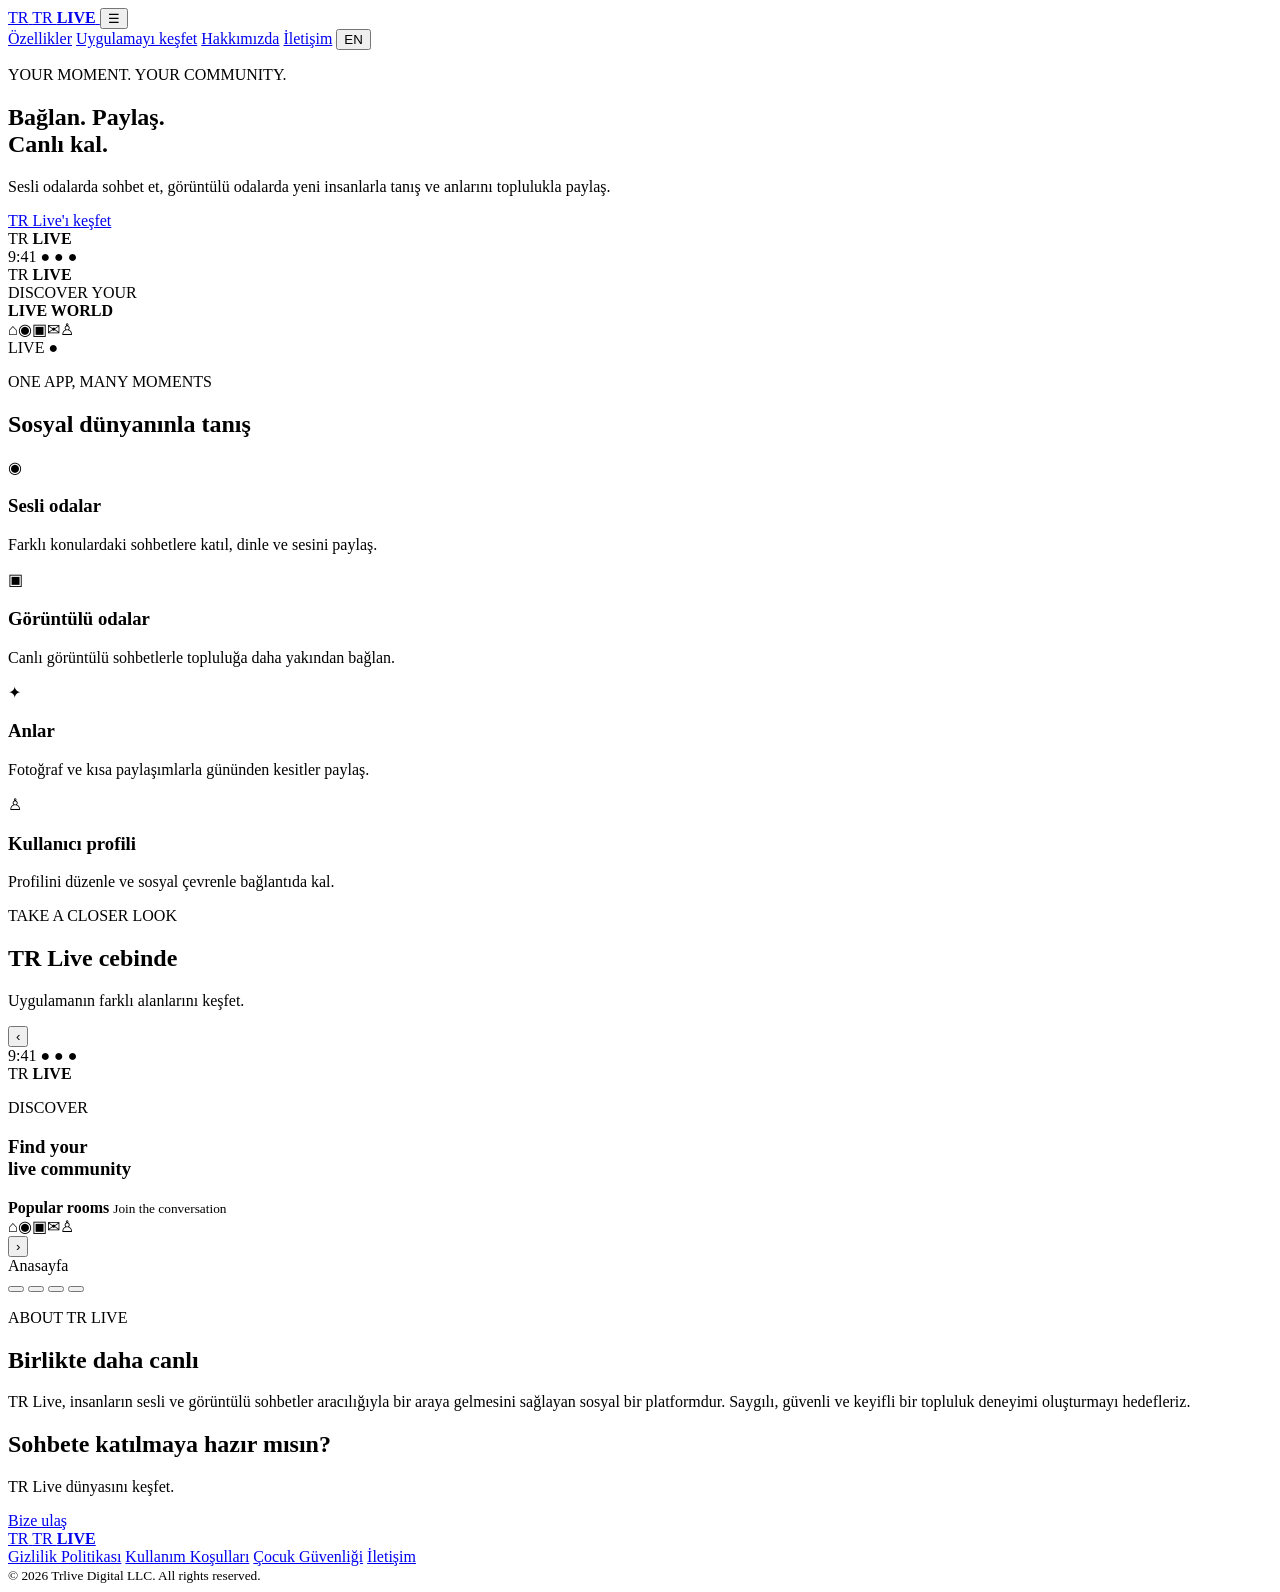
==== commit ac5901f6: "Refactor index.html for improved structure and content" ====
--- a/index.html
+++ b/index.html
@@ -4,230 +4,188 @@
 <head>
 <meta charset="UTF-8">
 <meta name="viewport" content="width=device-width, initial-scale=1.0">
-<meta name="theme-color" content="#090909">
-<meta name="description" content="TR Live ile sesli ve görüntülü sohbet odalarında tanış, sohbet et ve yeni arkadaşlıklar kur.">
-<title>TR Live | Birlikte Daha Yakın</title>
-<link rel="stylesheet" href="assets/css/style.css">
+<meta name="description" content="TR Live — Sesli odalar, görüntülü sohbet ve sosyal bağlantılar.">
+<title>TR Live | Connect. Share. Live.</title>
+<link rel="stylesheet" href="varliklar/css/style.css">
 </head>
 <body>
 
 <header class="header">
-  <a class="logo" href="index.html"><span>T</span> TR LIVE</a>
+  <a class="brand" href="index.html">
+    <span class="brand-mark">TR</span>
+    <span>TR <b>LIVE</b></span>
+  </a>
 
-  <nav id="navigation">
-    <a href="#features" data-tr="Özellikler" data-en="Features">Özellikler</a>
-    <a href="#screens" data-tr="Uygulamayı Keşfet" data-en="Explore">Uygulamayı Keşfet</a>
-    <a href="contact.html" data-tr="İletişim" data-en="Contact">İletişim</a>
+  <button class="menu-toggle" aria-label="Menüyü aç">☰</button>
+
+  <nav class="nav">
+    <a href="#features">Özellikler</a>
+    <a href="#screens">Uygulamayı keşfet</a>
+    <a href="#about">Hakkımızda</a>
+    <a href="contact.html">İletişim</a>
+    <button class="lang-toggle" type="button">EN</button>
   </nav>
-
-  <select id="languageSelect" aria-label="Language">
-    <option value="tr">Türkçe</option>
-    <option value="en">English</option>
-  </select>
-
-  <button id="menuToggle" class="menu-toggle" aria-label="Menü">☰</button>
 </header>
 
 <main>
 
 <section class="hero">
-  <div class="hero-content">
-    <span class="eyebrow">WELCOME TO TR LIVE</span>
-
-    <h1 data-tr="Sohbetin yeni adresine <span>hoş geldin.</span>"
-        data-en="Your new place to <span>connect.</span>">
-      Sohbetin yeni adresine <span>hoş geldin.</span>
-    </h1>
-
-    <p data-tr="Sesli ve görüntülü sohbet odalarında insanlarla tanış, yeni arkadaşlıklar kur ve TR Live topluluğunun bir parçası ol."
-       data-en="Meet people, make new friends and become part of the TR Live community through live audio and video chat rooms.">
-      Sesli ve görüntülü sohbet odalarında insanlarla tanış,
-      yeni arkadaşlıklar kur ve TR Live topluluğunun bir parçası ol.
+  <div class="hero-copy">
+    <p class="eyebrow">YOUR MOMENT. YOUR COMMUNITY.</p>
+    <h1>Bağlan. Paylaş.<br><span>Canlı kal.</span></h1>
+    <p>
+      Sesli odalarda sohbet et, görüntülü odalarda yeni insanlarla
+      tanış ve anlarını toplulukla paylaş.
     </p>
-
-    <a href="#screens" class="gold-button"
-       data-tr="Uygulamayı keşfet"
-       data-en="Explore the app">Uygulamayı keşfet</a>
+    <a class="gold-button" href="#screens">TR Live'ı keşfet</a>
   </div>
 
-  <div class="showcase" id="screens">
-    <div class="phone-stage">
+  <div class="hero-art">
+    <div class="glow"></div>
 
-      <!-- ANASAYFA -->
-      <article class="phone active" data-phone="0">
-        <div class="phone-screen">
-          <div class="status">9:41　● ● ●</div>
-          <div class="app-header">TR LIVE <span>♡　♧</span></div>
-          <div class="welcome">
-            <small>HOŞ GELDİN</small>
-            <h3>Merhaba!</h3>
-            <p>Bugün kimi tanımak istersin?</p>
-          </div>
-          <h4>Öne Çıkan Odalar</h4>
-          <div class="room-card">
-            <div class="room-picture gold-bg">🎙️</div>
-            <div><b>Arkadaşlarla Sohbet</b><small>Canlı sesli oda</small></div>
-          </div>
-          <div class="room-card">
-            <div class="room-picture purple-bg">🌟</div>
-            <div><b>Yeni İnsanlar</b><small>Herkese açık oda</small></div>
-          </div>
-          <h4>Senin İçin</h4>
-          <div class="quick-grid">
-            <div>🎧<small>Sesli Sohbet</small></div>
-            <div>📹<small>Görüntülü</small></div>
-          </div>
-          <div class="phone-nav">⌂　♡　◉　✉　●</div>
-        </div>
-      </article>
-
-      <!-- SESLİ ODA -->
-      <article class="phone" data-phone="1">
-        <div class="phone-screen">
-          <div class="status">9:41　● ● ●</div>
-          <div class="app-header">‹　 SESLİ ODA　•••</div>
-          <div class="room-heading">
-            <small>TR LIVE TOPLULUĞU</small>
-            <h3>Arkadaşlık Zamanı</h3>
-            <p>24 kişi odada</p>
-          </div>
-          <div class="mic-grid">
-            <div><span class="avatar a1">A</span><small>Akın</small></div>
-            <div><span class="avatar a2">M</span><small>Melis</small></div>
-            <div><span class="avatar a3">E</span><small>Emre</small></div>
-            <div><span class="avatar a4">S</span><small>Sena</small></div>
-            <div><span class="avatar a5">D</span><small>Deniz</small></div>
-            <div><span class="avatar a6">K</span><small>Kaan</small></div>
-          </div>
-          <div class="chat-preview"><b>Melis:</b> Herkese merhaba!</div>
-          <div class="room-controls">🎤　🎁　💬　＋</div>
-        </div>
-      </article>
-
-      <!-- GÖRÜNTÜLÜ ODA -->
-      <article class="phone" data-phone="2">
-        <div class="phone-screen video-screen">
-          <div class="status">9:41　● ● ●</div>
-          <div class="video-heading">
-            <small>TR LIVE</small>
-            <h3>Görüntülü Sohbet</h3>
-            <p>Canlı oda · 4 katılımcı</p>
-          </div>
-          <div class="video-grid">
-            <div class="video-tile v1"><span>Melis</span></div>
-            <div class="video-tile v2"><span>Emre</span></div>
-            <div class="video-tile v3"><span>Sena</span></div>
-            <div class="video-tile v4"><span>Deniz</span></div>
-          </div>
-          <div class="video-controls">🎤　📷　🔄　☎</div>
-        </div>
-      </article>
-
-      <!-- KULLANICI PROFİLİ -->
-      <article class="phone" data-phone="3">
-        <div class="phone-screen">
-          <div class="status">9:41　● ● ●</div>
-          <div class="app-header">TR LIVE <span>⚙</span></div>
-          <div class="profile">
-            <div class="profile-avatar">M</div>
-            <h3>Melis</h3>
-            <p>TR Live kullanıcısı</p>
-            <div class="profile-stats">
-              <div><b>128</b><small>Takipçi</small></div>
-              <div><b>86</b><small>Takip</small></div>
-              <div><b>24</b><small>Anlar</small></div>
-            </div>
-            <button class="profile-button">Profili Görüntüle</button>
-          </div>
-          <div class="profile-menu">
-            <div>👤　Profil bilgileri</div>
-            <div>🎁　Hediyeler</div>
-            <div>🖼️　Anlar</div>
-            <div>⚙　Ayarlar</div>
-          </div>
-          <div class="phone-nav">⌂　♡　◉　✉　●</div>
-        </div>
-      </article>
-
+    <div class="hero-phone rear">
+      <div class="hero-screen rear-screen">
+        <div class="mini-brand">TR <b>LIVE</b></div>
+        <div class="mini-circle"></div>
+        <div class="mini-lines"></div>
+      </div>
     </div>
 
-    <div class="screen-indicators">
-      <button class="screen-dot active" data-screen="0" aria-label="Anasayfa"></button>
-      <button class="screen-dot" data-screen="1" aria-label="Sesli oda"></button>
-      <button class="screen-dot" data-screen="2" aria-label="Görüntülü oda"></button>
-      <button class="screen-dot" data-screen="3" aria-label="Profil"></button>
+    <div class="hero-phone front">
+      <div class="hero-screen">
+        <div class="status">9:41 <span>● ● ●</span></div>
+        <div class="mini-brand">TR <b>LIVE</b></div>
+        <div class="hero-message">
+          DISCOVER YOUR<br>
+          <strong>LIVE WORLD</strong>
+        </div>
+        <div class="avatar-row">
+          <i></i><i></i><i></i><i></i>
+        </div>
+        <div class="hero-room"></div>
+        <div class="mock-nav">
+          <span>⌂</span><span>◉</span><span>▣</span><span>✉</span><span>♙</span>
+        </div>
+      </div>
     </div>
 
-    <p id="screenLabel" class="screen-label">Anasayfa</p>
+    <div class="live-chip">LIVE <b>●</b></div>
   </div>
 </section>
 
-<section class="features" id="features">
-  <div class="section-title">
-    <span class="eyebrow">TR LIVE EXPERIENCE</span>
-    <h2 data-tr="Bir araya gelmenin yeni yolu"
-        data-en="A new way to connect">Bir araya gelmenin yeni yolu</h2>
-    <p data-tr="Sohbet et, paylaş ve yeni insanlarla tanış."
-       data-en="Chat, share and meet new people.">
-      Sohbet et, paylaş ve yeni insanlarla tanış.
-    </p>
-  </div>
+<section id="features" class="section">
+  <p class="eyebrow">ONE APP, MANY MOMENTS</p>
+  <h2>Sosyal dünyanınla tanış</h2>
 
   <div class="feature-grid">
-    <article class="feature-card">
-      <div class="feature-icon">🎙️</div>
-      <h3>Sesli Odalar</h3>
-      <p>Canlı sesli sohbetlere katıl ve yeni topluluklarla tanış.</p>
+    <article>
+      <span class="feature-icon">◉</span>
+      <h3>Sesli odalar</h3>
+      <p>Farklı konulardaki sohbetlere katıl, dinle ve sesini paylaş.</p>
     </article>
 
-    <article class="feature-card">
-      <div class="feature-icon">📹</div>
-      <h3>Görüntülü Odalar</h3>
-      <p>Görüntülü sohbet ile iletişimini daha yakın hale getir.</p>
+    <article>
+      <span class="feature-icon">▣</span>
+      <h3>Görüntülü odalar</h3>
+      <p>Canlı görüntülü sohbetlerle topluluğa daha yakından bağlan.</p>
     </article>
 
-    <article class="feature-card">
-      <div class="feature-icon">💬</div>
-      <h3>Mesajlaşma</h3>
-      <p>Arkadaşlarınla mesajlaş ve iletişimde kal.</p>
+    <article>
+      <span class="feature-icon">✦</span>
+      <h3>Anlar</h3>
+      <p>Fotoğraf ve kısa paylaşımlarla gününden kesitler paylaş.</p>
+    </article>
+
+    <article>
+      <span class="feature-icon">♙</span>
+      <h3>Kullanıcı profili</h3>
+      <p>Profilini düzenle ve sosyal çevrenle bağlantıda kal.</p>
     </article>
   </div>
 </section>
 
-<section class="about" id="about">
-  <span class="eyebrow">ABOUT TR LIVE</span>
-  <h2>TR Live ile bağlantıda kal.</h2>
-  <p>TR Live, kullanıcıların sesli ve görüntülü sohbet odalarında
-  iletişim kurabilmesi için tasarlanan sosyal bir platformdur.</p>
+<section id="screens" class="section screens-section">
+  <div class="section-heading">
+    <p class="eyebrow">TAKE A CLOSER LOOK</p>
+    <h2>TR Live cebinde</h2>
+    <p>Uygulamanın farklı alanlarını keşfet.</p>
+  </div>
+
+  <div class="showcase">
+    <button class="slide-arrow prev" aria-label="Önceki ekran">‹</button>
+
+    <div class="device">
+      <div class="device-screen">
+        <div class="status">9:41 <span>● ● ●</span></div>
+
+        <div class="screen-content" id="screenContent">
+          <div class="screen-brand">TR <b>LIVE</b></div>
+          <p class="screen-kicker">DISCOVER</p>
+          <h3>Find your<br>live community</h3>
+
+          <div class="screen-card">
+            <div class="screen-people"><i></i><i></i><i></i></div>
+            <b>Popular rooms</b>
+            <small>Join the conversation</small>
+          </div>
+
+          <div class="screen-lines"><i></i><i></i><i></i></div>
+        </div>
+
+        <div class="screen-bottom">
+          <span>⌂</span><span>◉</span><span>▣</span><span>✉</span><span>♙</span>
+        </div>
+      </div>
+    </div>
+
+    <button class="slide-arrow next" aria-label="Sonraki ekran">›</button>
+  </div>
+
+  <div class="slide-caption">
+    <span id="slideName">Anasayfa</span>
+    <div class="dots">
+      <button class="dot active" aria-label="Anasayfa"></button>
+      <button class="dot" aria-label="Sesli oda"></button>
+      <button class="dot" aria-label="Görüntülü oda"></button>
+      <button class="dot" aria-label="Kullanıcı profili"></button>
+    </div>
+  </div>
 </section>
 
-<section class="download">
-  <span class="eyebrow">JOIN THE COMMUNITY</span>
-  <h2>Sohbet şimdi başlıyor.</h2>
-  <p>TR Live topluluğuna katıl.</p>
-  <span class="coming-soon">ÇOK YAKINDA</span>
+<section id="about" class="section about">
+  <p class="eyebrow">ABOUT TR LIVE</p>
+  <h2>Birlikte daha canlı</h2>
+  <p>
+    TR Live, insanların sesli ve görüntülü sohbetler aracılığıyla
+    bir araya gelmesini sağlayan sosyal bir platformdur.
+    Saygılı, güvenli ve keyifli bir topluluk deneyimi oluşturmayı hedefleriz.
+  </p>
+</section>
+
+<section class="cta">
+  <h2>Sohbete katılmaya hazır mısın?</h2>
+  <p>TR Live dünyasını keşfet.</p>
+  <a class="gold-button" href="contact.html">Bize ulaş</a>
 </section>
 
 </main>
 
 <footer class="footer">
-  <div class="footer-brand">TR <strong>LIVE</strong></div>
+  <a class="brand" href="index.html">
+    <span class="brand-mark">TR</span>
+    <span>TR <b>LIVE</b></span>
+  </a>
 
   <div class="footer-links">
     <a href="privacy.html">Gizlilik Politikası</a>
     <a href="terms.html">Kullanım Koşulları</a>
-    <a href="refund.html">İade ve Ödeme Politikası</a>
-    <a href="account-deletion.html">Hesap Silme</a>
     <a href="child-safety.html">Çocuk Güvenliği</a>
-    <a href="community.html">Topluluk Kuralları</a>
-    <a href="cookies.html">Çerez Politikası</a>
-    <a href="contact.html">İletişim ve Şirket Bilgileri</a>
+    <a href="contact.html">İletişim</a>
   </div>
 
-  <p>© <span id="currentYear"></span> Trlive Digital LLC. All rights reserved.</p>
-  <p>Destek: <a href="mailto:trlivedestek@proton.me">trlivedestek@proton.me</a></p>
+  <small>© 2026 Trlive Digital LLC. All rights reserved.</small>
 </footer>
 
-<script src="assets/js/main.js"></script>
+<script src="varliklar/js/main.js"></script>
 </body>
 </html>
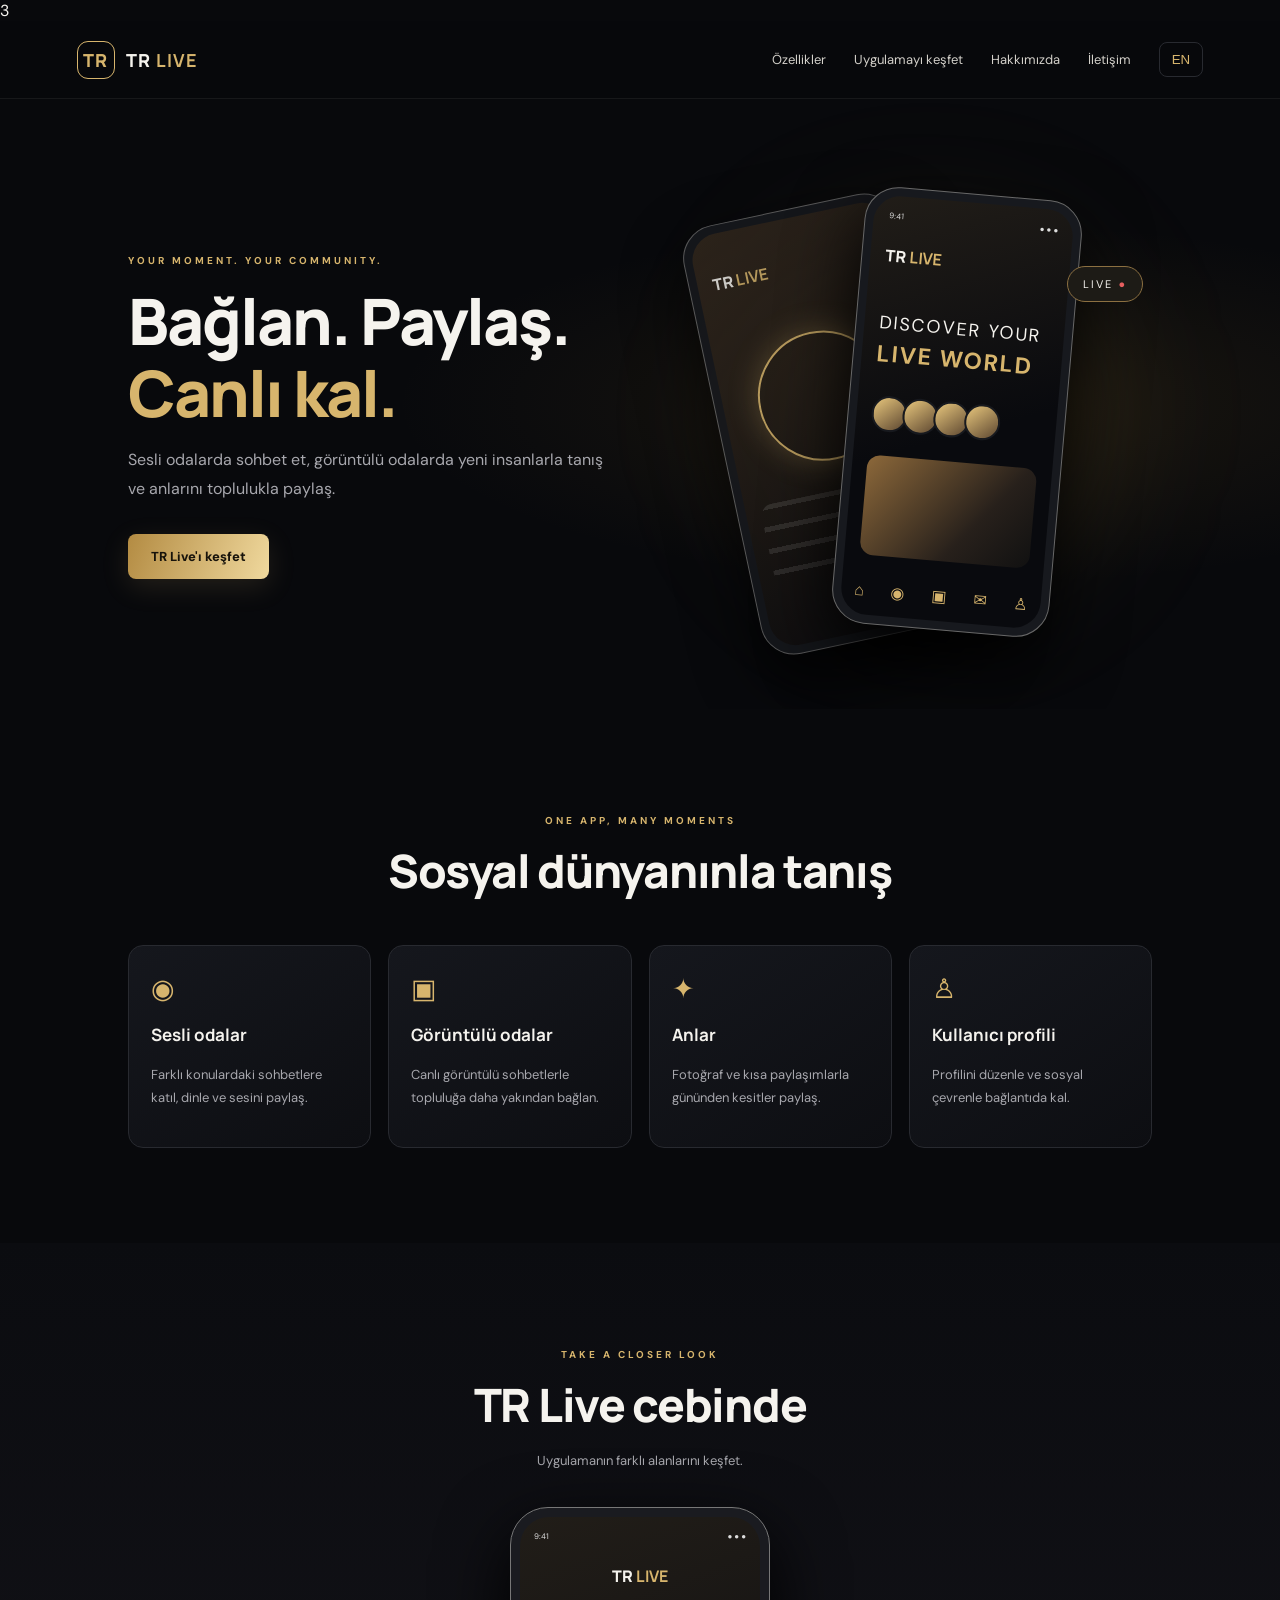
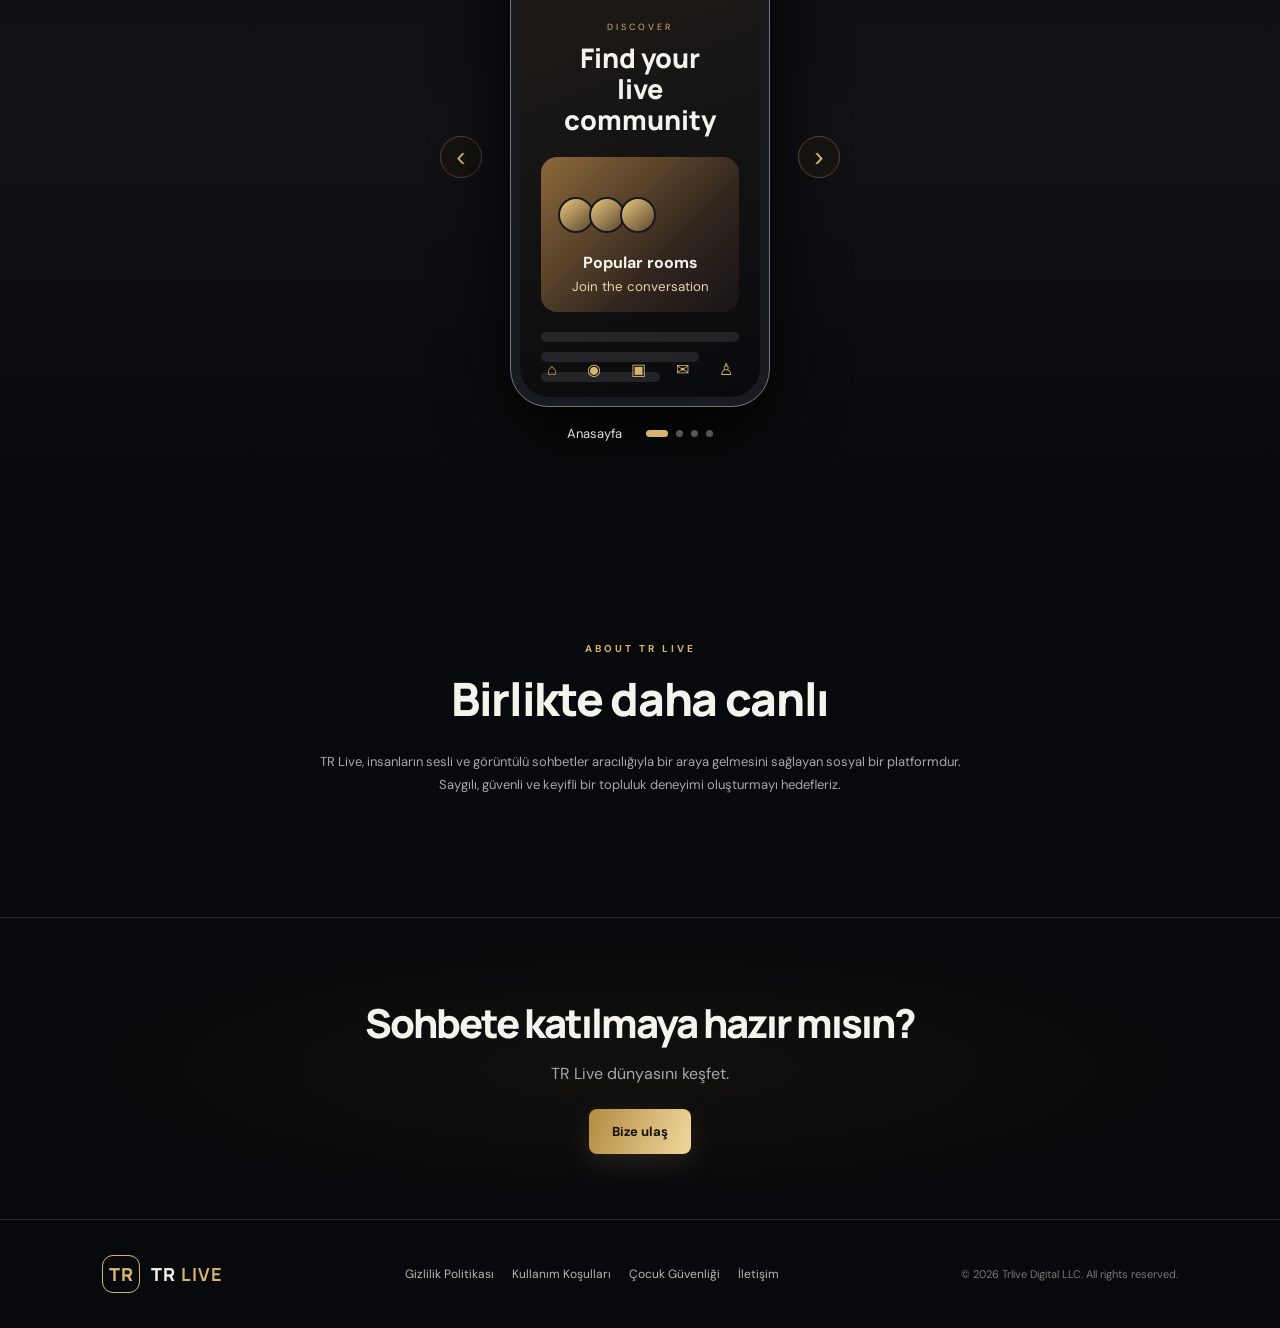
==== commit e32b1710: "Update stylesheet and script paths in index.html" ====
--- a/index.html
+++ b/index.html
@@ -1,4 +1,4 @@
-
+3
 <!DOCTYPE html>
 <html lang="tr">
 <head>
@@ -6,7 +6,7 @@
 <meta name="viewport" content="width=device-width, initial-scale=1.0">
 <meta name="description" content="TR Live — Sesli odalar, görüntülü sohbet ve sosyal bağlantılar.">
 <title>TR Live | Connect. Share. Live.</title>
-<link rel="stylesheet" href="varliklar/css/style.css">
+<link rel="stylesheet" href="assets/css/style.css">
 </head>
 <body>
 
@@ -186,6 +186,6 @@
   <small>© 2026 Trlive Digital LLC. All rights reserved.</small>
 </footer>
 
-<script src="varliklar/js/main.js"></script>
+<script src="assets/js/main.js"></script>
 </body>
 </html>
--- a/assets/css/style.css
+++ b/assets/css/style.css
@@ -0,0 +1,697 @@
+
+@import url('https://fonts.googleapis.com/css2?family=DM+Sans:wght@400;500;600;700&family=Manrope:wght@400;500;600;700;800&display=swap');
+
+:root {
+  --bg: #08090c;
+  --panel: #111319;
+  --gold: #d7b56d;
+  --text: #f5f3ee;
+  --muted: #a7a7ad;
+  --line: #282a30;
+}
+
+* {
+  box-sizing: border-box;
+}
+
+html {
+  scroll-behavior: smooth;
+}
+
+body {
+  margin: 0;
+  background: var(--bg);
+  color: var(--text);
+  font-family: 'DM Sans', sans-serif;
+}
+
+a {
+  color: inherit;
+  text-decoration: none;
+}
+
+.header {
+  height: 78px;
+  padding: 0 max(6vw, 22px);
+  display: flex;
+  align-items: center;
+  justify-content: space-between;
+  border-bottom: 1px solid #ffffff10;
+  background: #08090cef;
+  position: sticky;
+  top: 0;
+  z-index: 20;
+  backdrop-filter: blur(14px);
+}
+
+.brand {
+  display: flex;
+  align-items: center;
+  gap: 11px;
+  font: 800 18px Manrope, sans-serif;
+  letter-spacing: 1px;
+}
+
+.brand b,
+.mini-brand b,
+.screen-brand b {
+  color: var(--gold);
+}
+
+.brand-mark {
+  width: 38px;
+  height: 38px;
+  border: 1px solid var(--gold);
+  border-radius: 11px;
+  display: grid;
+  place-items: center;
+  color: var(--gold);
+}
+
+.nav {
+  display: flex;
+  align-items: center;
+  gap: 28px;
+  color: #d3d0ca;
+  font-size: 13px;
+}
+
+.nav a:hover,
+.footer-links a:hover {
+  color: var(--gold);
+}
+
+.lang-toggle,
+.menu-toggle {
+  background: transparent;
+  border: 1px solid var(--line);
+  color: var(--gold);
+  border-radius: 8px;
+  padding: 9px 12px;
+  cursor: pointer;
+}
+
+.menu-toggle {
+  display: none;
+}
+
+/* ANA SAYFA */
+
+.hero {
+  min-height: 610px;
+  padding: 65px 10vw 50px;
+  display: grid;
+  grid-template-columns: 1.1fr .9fr;
+  align-items: center;
+  gap: 35px;
+  overflow: hidden;
+  background: radial-gradient(
+    ellipse at 76% 50%,
+    #8d6b2b24,
+    transparent 42%
+  );
+}
+
+.eyebrow {
+  color: var(--gold);
+  letter-spacing: 3px;
+  font-size: 10px;
+  font-weight: 700;
+}
+
+.hero h1,
+.section h2,
+.cta h2 {
+  font: 800 clamp(38px, 5vw, 64px)/1.12 Manrope, sans-serif;
+  letter-spacing: -2px;
+  margin: 18px 0;
+}
+
+.hero h1 span {
+  color: var(--gold);
+}
+
+.hero-copy > p:not(.eyebrow) {
+  color: var(--muted);
+  line-height: 1.8;
+  max-width: 490px;
+  font-size: 16px;
+  margin: 0 0 30px;
+}
+
+.gold-button {
+  display: inline-block;
+  background: linear-gradient(110deg, #b38b42, #f0d99e);
+  color: #17130b;
+  padding: 14px 23px;
+  border-radius: 8px;
+  font-weight: 800;
+  font-size: 13px;
+  box-shadow: 0 8px 28px #d7b56d22;
+}
+
+/* TELEFON GÖRSELLERİ */
+
+.hero-art {
+  height: 485px;
+  position: relative;
+  display: flex;
+  align-items: center;
+  justify-content: center;
+}
+
+.glow {
+  position: absolute;
+  width: 340px;
+  height: 340px;
+  background: #d4a94b24;
+  filter: blur(75px);
+  border-radius: 50%;
+}
+
+.hero-phone {
+  position: absolute;
+  width: 218px;
+  height: 438px;
+  padding: 8px;
+  border: 1px solid #686868;
+  border-radius: 34px;
+  background: #17191e;
+  box-shadow: 0 28px 70px #000;
+}
+
+.front {
+  z-index: 2;
+  transform: translateX(28px) rotate(5deg);
+}
+
+.rear {
+  transform: translate(-100px, 12px) rotate(-12deg);
+  opacity: .82;
+}
+
+.hero-screen {
+  height: 100%;
+  border-radius: 27px;
+  background: linear-gradient(160deg, #211d18, #090a0e 55%);
+  padding: 15px;
+  overflow: hidden;
+  position: relative;
+}
+
+.status {
+  font-size: 8px;
+  display: flex;
+  justify-content: space-between;
+  color: #ddd;
+}
+
+.mini-brand,
+.screen-brand {
+  font: 800 16px Manrope, sans-serif;
+  margin-top: 24px;
+}
+
+.hero-message {
+  margin-top: 43px;
+  font-size: 18px;
+  line-height: 1.5;
+  letter-spacing: 2px;
+}
+
+.hero-message strong {
+  color: var(--gold);
+  font-size: 23px;
+}
+
+.avatar-row {
+  display: flex;
+  margin-top: 24px;
+}
+
+.avatar-row i,
+.screen-people i {
+  width: 36px;
+  height: 36px;
+  border-radius: 50%;
+  background: linear-gradient(140deg, #e8c77d, #5c4630);
+  border: 2px solid #17191e;
+  margin-right: -5px;
+}
+
+.hero-room {
+  height: 100px;
+  border-radius: 13px;
+  margin-top: 24px;
+  background: linear-gradient(130deg, #8c683a, #27201b 65%, #111);
+}
+
+.mock-nav {
+  position: absolute;
+  bottom: 14px;
+  left: 0;
+  right: 0;
+  display: flex;
+  justify-content: space-around;
+  color: var(--gold);
+}
+
+.rear-screen {
+  background: linear-gradient(145deg, #34291e, #090a0e);
+}
+
+.mini-circle {
+  width: 130px;
+  height: 130px;
+  border: 2px solid var(--gold);
+  border-radius: 50%;
+  margin: 55px auto 30px;
+  box-shadow: 0 0 30px #d7b56d55;
+}
+
+.mini-lines {
+  height: 80px;
+  border-radius: 12px;
+  background: repeating-linear-gradient(
+    to bottom,
+    #ffffff20 0 5px,
+    transparent 5px 22px
+  );
+}
+
+.live-chip {
+  position: absolute;
+  z-index: 3;
+  right: 2%;
+  top: 20%;
+  background: #1d1b16;
+  border: 1px solid #8c7041;
+  border-radius: 30px;
+  padding: 10px 15px;
+  font-size: 11px;
+  letter-spacing: 2px;
+}
+
+.live-chip b {
+  color: #e65f5f;
+}
+
+/* ÖZELLİKLER */
+
+.section {
+  padding: 95px 10vw;
+  text-align: center;
+}
+
+.section h2 {
+  font-size: clamp(30px, 4vw, 46px);
+  letter-spacing: -1.3px;
+}
+
+.feature-grid {
+  display: grid;
+  grid-template-columns: repeat(4, 1fr);
+  gap: 17px;
+  margin-top: 48px;
+  text-align: left;
+}
+
+.feature-grid article {
+  background: linear-gradient(145deg, #15171d, #0d0e12);
+  border: 1px solid var(--line);
+  border-radius: 15px;
+  padding: 25px 22px;
+  min-height: 190px;
+}
+
+.feature-icon {
+  color: var(--gold);
+  font-size: 27px;
+}
+
+.feature-grid h3 {
+  font: 700 17px Manrope, sans-serif;
+}
+
+.feature-grid p,
+.section-heading > p:last-child,
+.about > p:last-child {
+  color: var(--muted);
+  font-size: 13px;
+  line-height: 1.8;
+}
+
+/* TELEFON EKRAN GEÇİŞ ALANI */
+
+.screens-section {
+  background: linear-gradient(
+    180deg,
+    #0b0c10,
+    #111116 55%,
+    #08090c
+  );
+}
+
+.showcase {
+  display: flex;
+  align-items: center;
+  justify-content: center;
+  gap: 28px;
+  margin: 35px auto 18px;
+}
+
+.device {
+  width: 260px;
+  height: 500px;
+  padding: 9px;
+  border: 1px solid #777;
+  border-radius: 38px;
+  background: #1a1b20;
+  box-shadow: 0 25px 70px #000;
+}
+
+.device-screen {
+  height: 100%;
+  border-radius: 29px;
+  overflow: hidden;
+  background: linear-gradient(160deg, #211d18, #090a0e);
+  position: relative;
+  padding: 14px;
+}
+
+.screen-content {
+  padding: 0 7px;
+  transition: opacity .25s;
+}
+
+.screen-kicker {
+  font-size: 9px;
+  color: var(--gold);
+  letter-spacing: 3px;
+  margin: 34px 0 9px;
+}
+
+.screen-content h3 {
+  font: 800 27px/1.15 Manrope, sans-serif;
+  margin: 0 0 22px;
+}
+
+.screen-card {
+  height: 155px;
+  border-radius: 16px;
+  background: linear-gradient(135deg, #8c683a, #30251d 65%, #171317);
+  padding: 17px;
+  display: flex;
+  flex-direction: column;
+  justify-content: flex-end;
+  gap: 5px;
+}
+
+.screen-people {
+  display: flex;
+  margin-bottom: 14px;
+}
+
+.screen-card small {
+  color: #e5d5b4;
+}
+
+.screen-lines {
+  margin-top: 20px;
+  display: grid;
+  gap: 10px;
+}
+
+.screen-lines i {
+  height: 10px;
+  border-radius: 8px;
+  background: #ffffff18;
+}
+
+.screen-lines i:nth-child(2) {
+  width: 80%;
+}
+
+.screen-lines i:nth-child(3) {
+  width: 60%;
+}
+
+.screen-bottom {
+  position: absolute;
+  bottom: 17px;
+  left: 12px;
+  right: 12px;
+  display: flex;
+  justify-content: space-around;
+  color: var(--gold);
+}
+
+.slide-arrow {
+  width: 42px;
+  height: 42px;
+  border-radius: 50%;
+  border: 1px solid #51452f;
+  background: #15130f;
+  color: var(--gold);
+  font-size: 28px;
+  cursor: pointer;
+}
+
+.slide-caption {
+  display: flex;
+  align-items: center;
+  justify-content: center;
+  gap: 24px;
+  color: #ddd;
+  font-size: 13px;
+}
+
+.dots {
+  display: flex;
+  gap: 8px;
+}
+
+.dot {
+  width: 7px;
+  height: 7px;
+  border: 0;
+  border-radius: 50%;
+  background: #555;
+  cursor: pointer;
+  padding: 0;
+}
+
+.dot.active {
+  width: 22px;
+  border-radius: 6px;
+  background: var(--gold);
+}
+
+/* HAKKIMIZDA VE ALT ALAN */
+
+.about {
+  max-width: 900px;
+  margin: auto;
+}
+
+.about > p:last-child {
+  max-width: 700px;
+  margin: 25px auto;
+}
+
+.cta {
+  text-align: center;
+  padding: 65px 20px;
+  background: radial-gradient(ellipse at center, #5b46231f, transparent 65%);
+  border-top: 1px solid var(--line);
+}
+
+.cta h2 {
+  font-size: clamp(27px, 4vw, 40px);
+}
+
+.cta p {
+  color: var(--muted);
+  margin-bottom: 25px;
+}
+
+.footer {
+  border-top: 1px solid var(--line);
+  padding: 35px 8vw;
+  display: flex;
+  align-items: center;
+  justify-content: space-between;
+  gap: 20px;
+  flex-wrap: wrap;
+}
+
+.footer-links {
+  display: flex;
+  gap: 18px;
+  flex-wrap: wrap;
+  font-size: 12px;
+  color: #b8b6b1;
+}
+
+.footer small {
+  color: #777;
+  font-size: 11px;
+}
+
+/* YASAL SAYFALAR */
+
+.legal-wrap {
+  max-width: 900px;
+  margin: 0 auto;
+  padding: 70px 24px 90px;
+}
+
+.legal-wrap h1 {
+  font: 800 clamp(32px, 5vw, 48px) Manrope, sans-serif;
+  margin: 12px 0 8px;
+}
+
+.legal-wrap .updated {
+  color: #9a9a9f;
+  font-size: 12px;
+  margin-bottom: 35px;
+}
+
+.legal-wrap h2 {
+  font: 700 19px Manrope, sans-serif;
+  color: var(--gold);
+  margin: 30px 0 10px;
+}
+
+.legal-wrap p,
+.legal-wrap li {
+  color: #c4c2bd;
+  line-height: 1.8;
+  font-size: 14px;
+}
+
+.legal-wrap a {
+  color: var(--gold);
+  text-decoration: underline;
+}
+
+.legal-note {
+  border: 1px solid #51452f;
+  background: #15130f;
+  padding: 15px;
+  border-radius: 10px;
+  color: #d8c69e;
+  font-size: 13px;
+}
+
+/* MOBİL UYUMLULUK */
+
+@media (max-width: 800px) {
+  .header {
+    height: 68px;
+  }
+
+  .menu-toggle {
+    display: block;
+  }
+
+  .nav {
+    display: none;
+    position: absolute;
+    top: 68px;
+    left: 0;
+    right: 0;
+    background: #0d0e12;
+    padding: 22px;
+    flex-direction: column;
+    align-items: flex-start;
+    border-bottom: 1px solid var(--line);
+  }
+
+  .nav.open {
+    display: flex;
+  }
+
+  .hero {
+    grid-template-columns: 1fr;
+    padding: 65px 8vw 20px;
+    text-align: center;
+  }
+
+  .hero-copy > p:not(.eyebrow) {
+    margin-left: auto;
+    margin-right: auto;
+  }
+
+  .hero-art {
+    height: 440px;
+  }
+
+  .front {
+    transform: translateX(25px) rotate(4deg);
+  }
+
+  .rear {
+    transform: translate(-90px, 8px) rotate(-10deg);
+  }
+
+  .feature-grid {
+    grid-template-columns: repeat(2, 1fr);
+  }
+
+  .section {
+    padding: 70px 7vw;
+  }
+
+  .footer {
+    justify-content: center;
+    text-align: center;
+    flex-direction: column;
+  }
+
+  .footer-links {
+    justify-content: center;
+  }
+}
+
+@media (max-width: 480px) {
+  .hero h1 {
+    font-size: 42px;
+  }
+
+  .hero-art {
+    height: 410px;
+  }
+
+  .hero-phone {
+    width: 190px;
+    height: 385px;
+  }
+
+  .feature-grid {
+    grid-template-columns: 1fr;
+  }
+
+  .showcase {
+    gap: 10px;
+  }
+
+  .device {
+    width: 230px;
+    height: 455px;
+  }
+
+  .slide-arrow {
+    width: 34px;
+    height: 34px;
+  }
+
+  .slide-caption {
+    flex-direction: column;
+    gap: 12px;
+  }
+
+  .footer-links {
+    gap: 12px;
+  }
+}
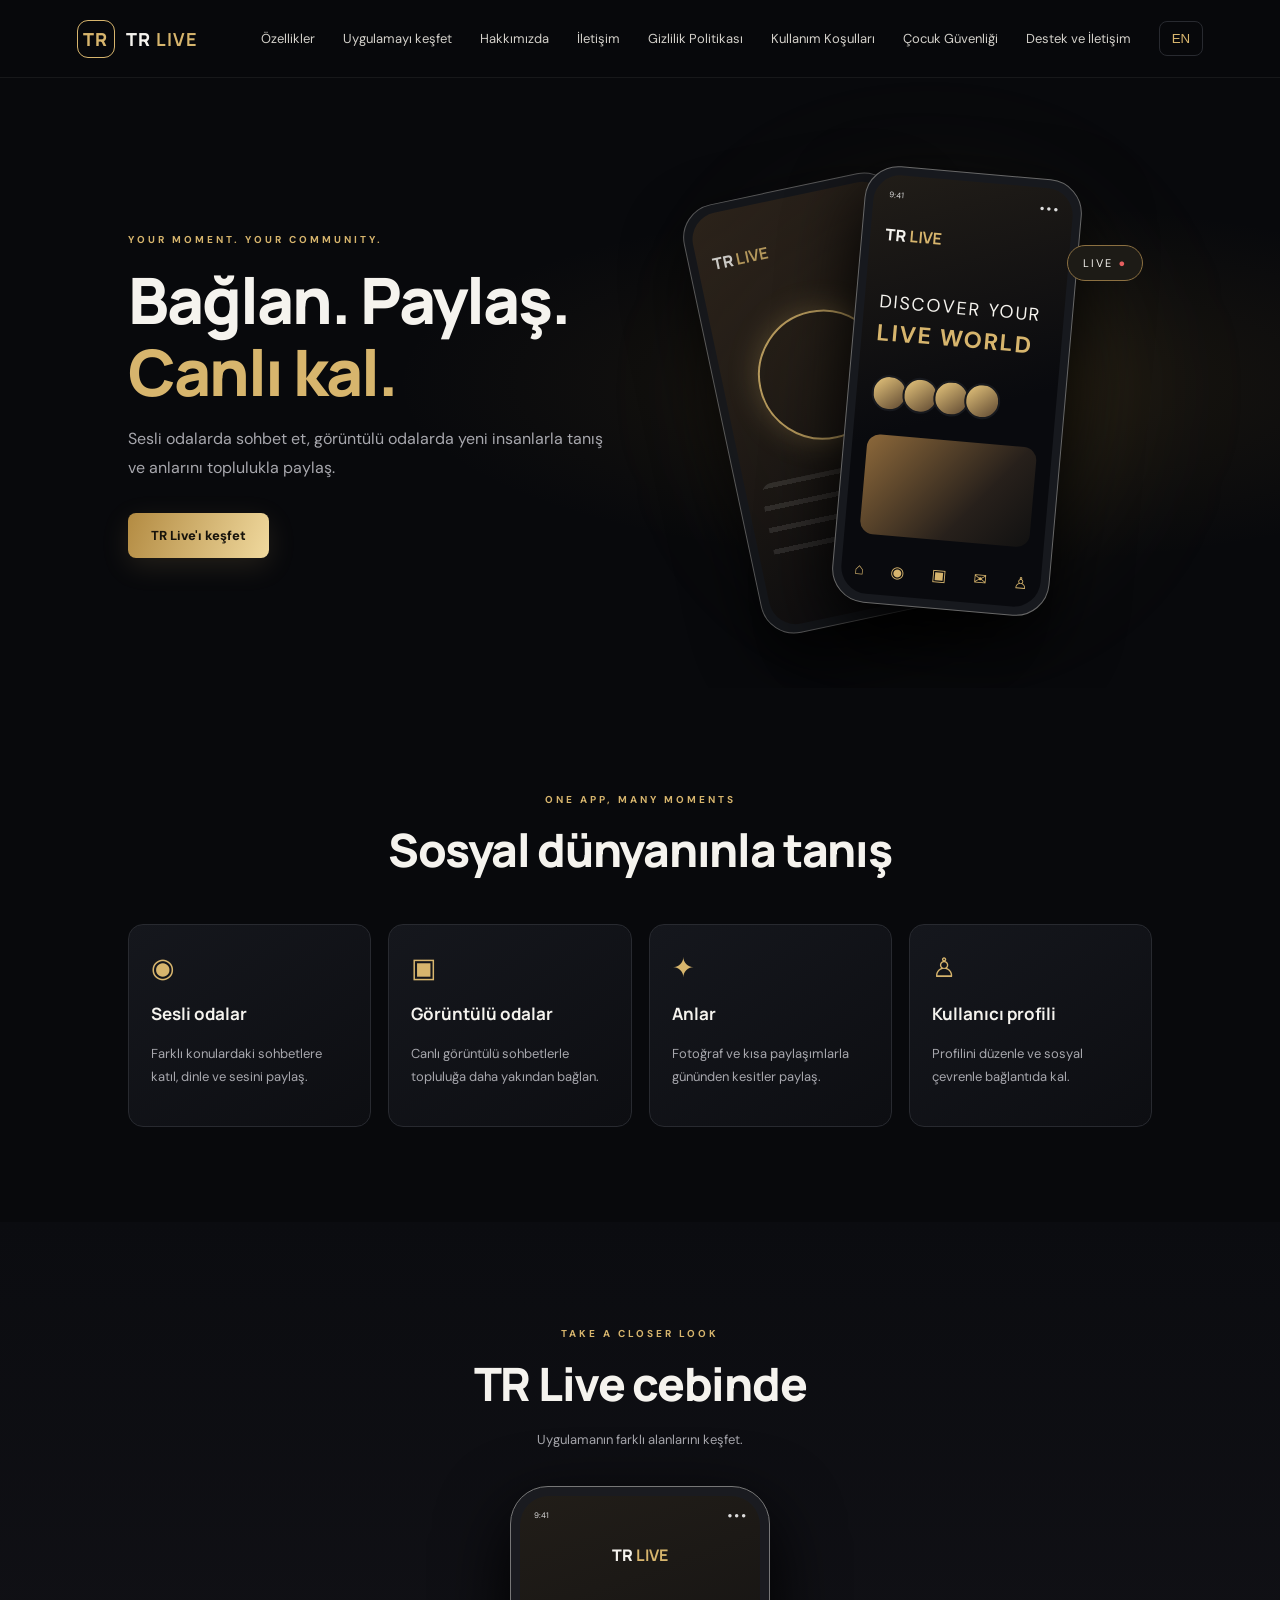
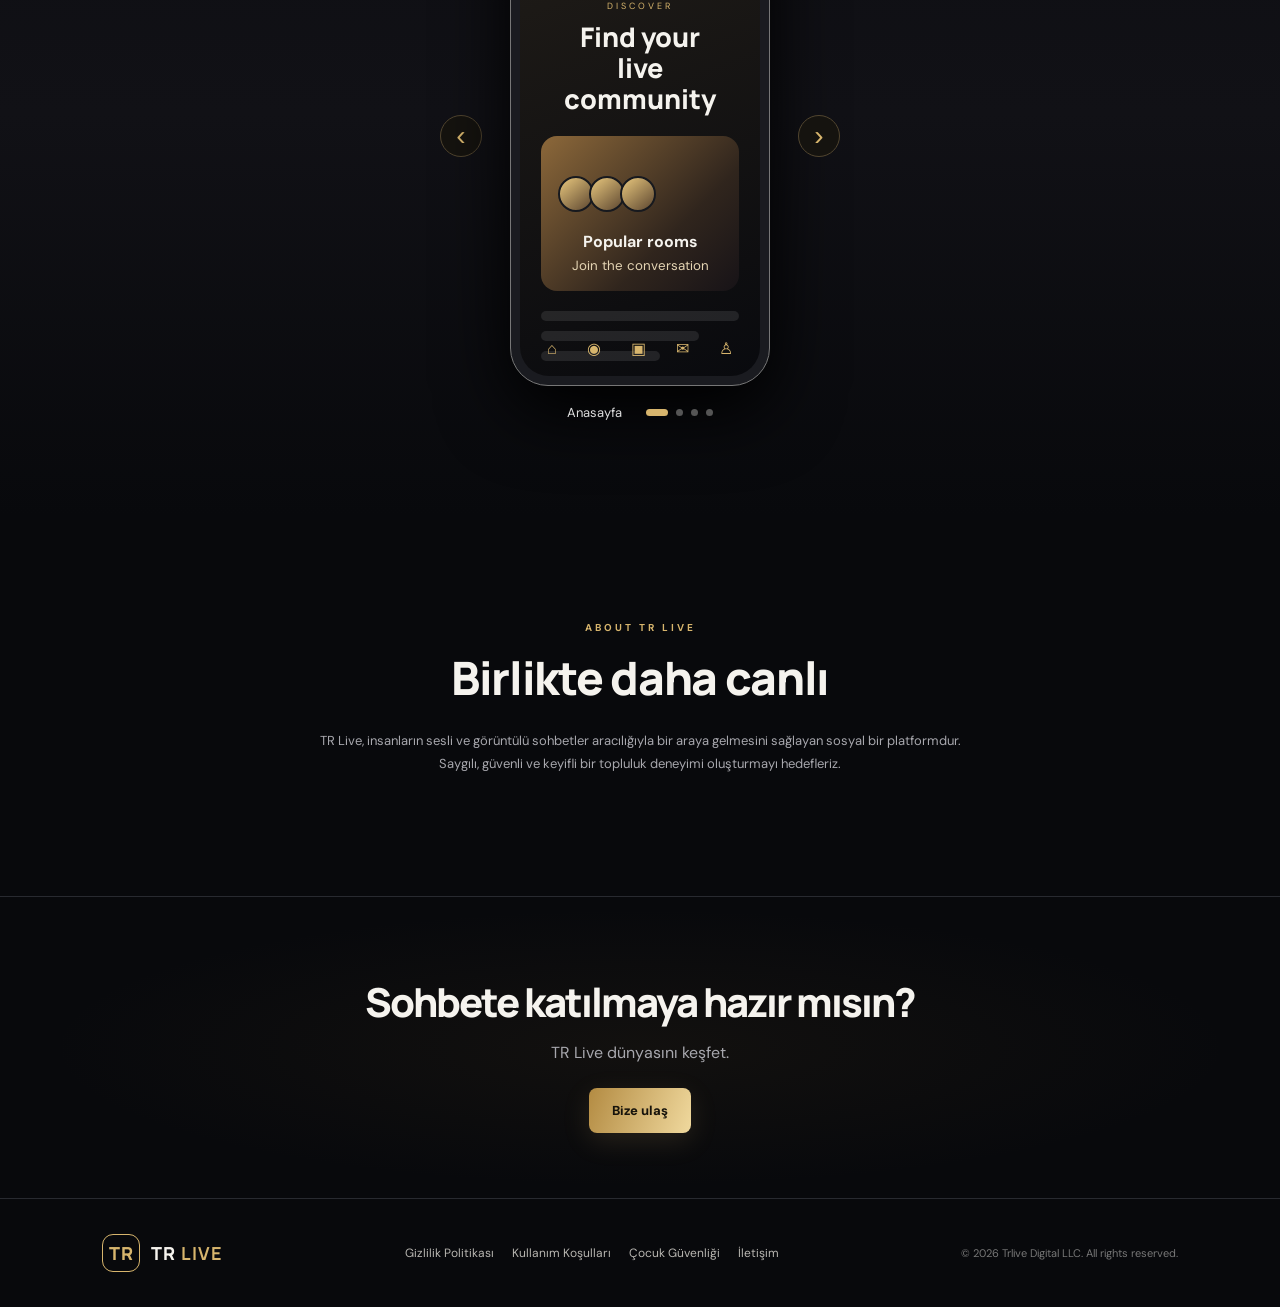
==== commit 354ae53e: "Add privacy and terms links to navigation" ====
--- a/index.html
+++ b/index.html
@@ -1,4 +1,4 @@
-3
+
 <!DOCTYPE html>
 <html lang="tr">
 <head>
@@ -23,6 +23,10 @@
     <a href="#screens">Uygulamayı keşfet</a>
     <a href="#about">Hakkımızda</a>
     <a href="contact.html">İletişim</a>
+    <a href="privacy.html">Gizlilik Politikası</a>
+<a href="terms.html">Kullanım Koşulları</a>
+<a href="child-safety.html">Çocuk Güvenliği</a>
+<a href="contact.html">Destek ve İletişim</a>
     <button class="lang-toggle" type="button">EN</button>
   </nav>
 </header>
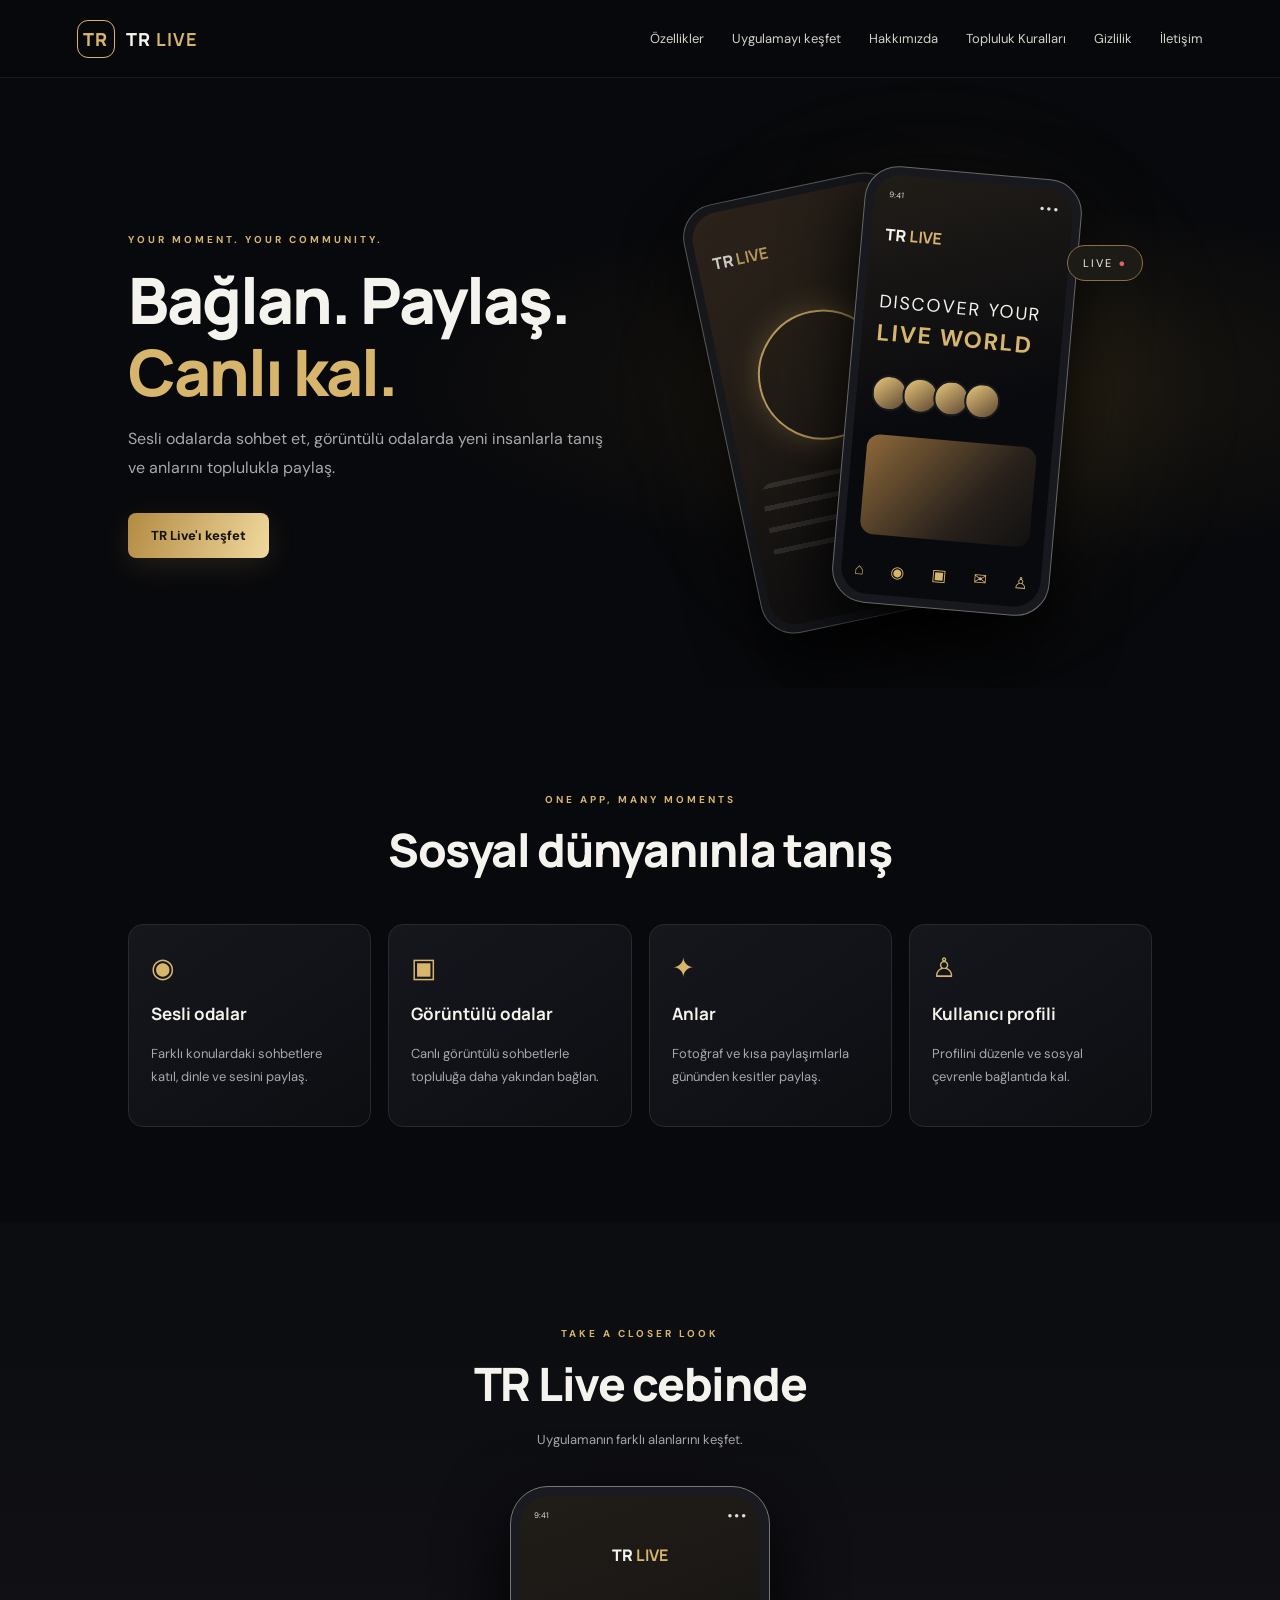
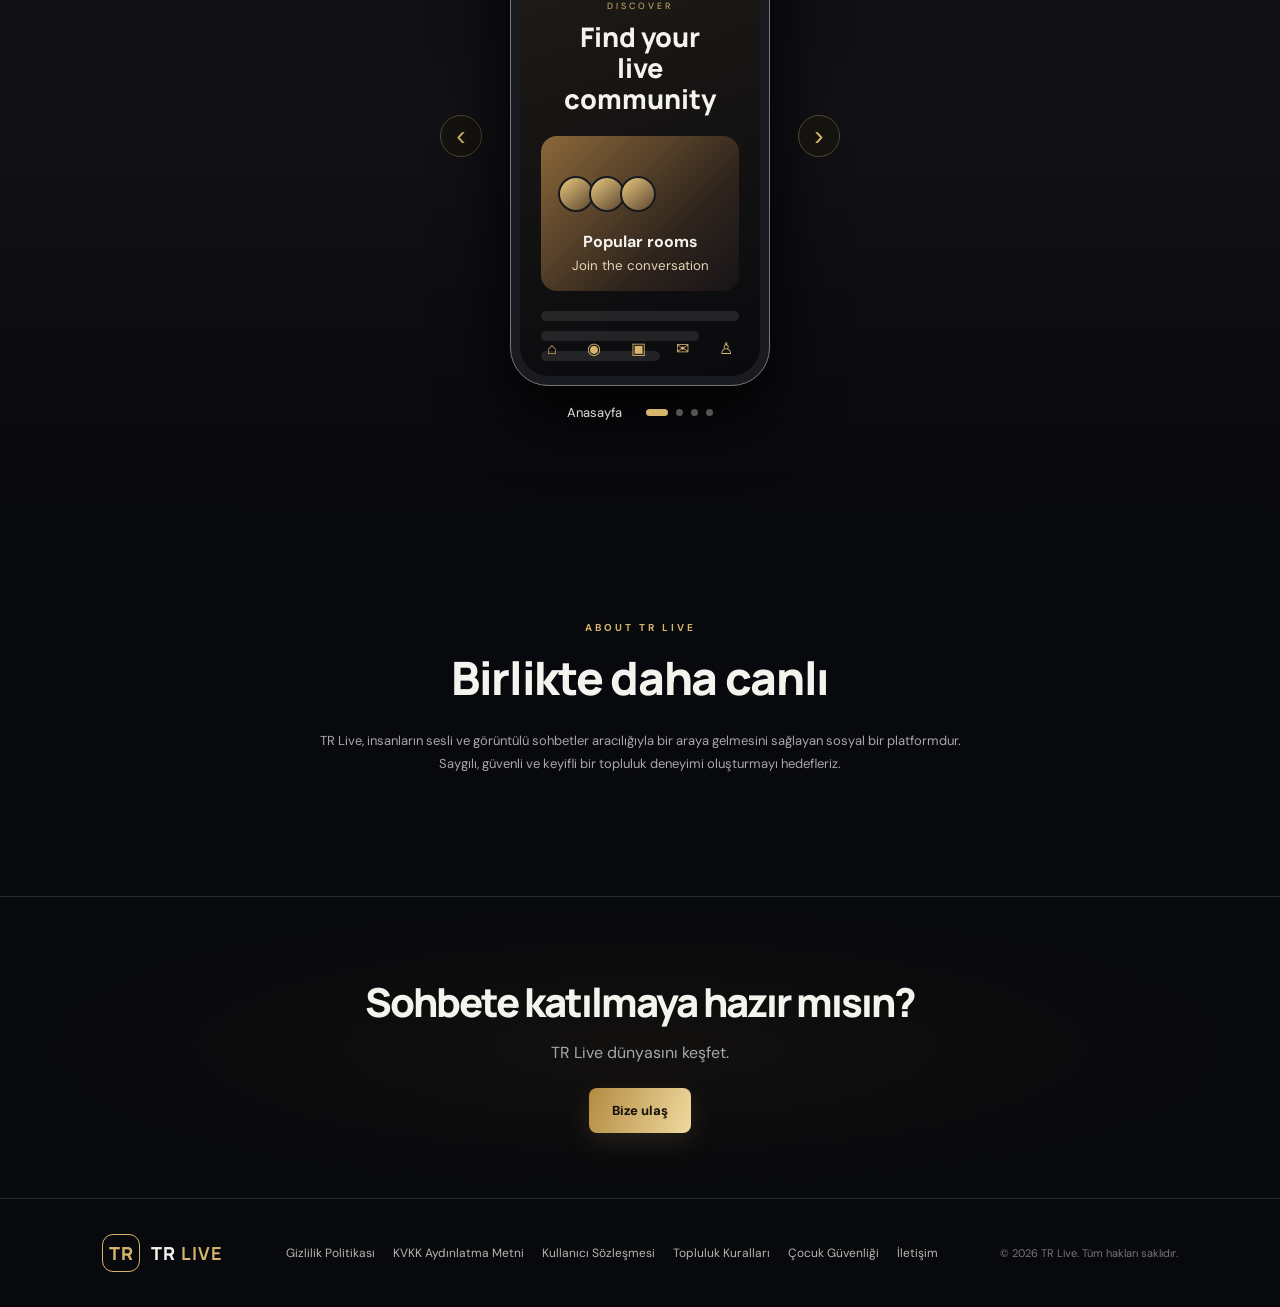
==== commit a4f209cf: "Site zip ile güncellendi" ====
--- a/index.html
+++ b/index.html
@@ -5,6 +5,7 @@
 <meta charset="UTF-8">
 <meta name="viewport" content="width=device-width, initial-scale=1.0">
 <meta name="description" content="TR Live — Sesli odalar, görüntülü sohbet ve sosyal bağlantılar.">
+<meta name="theme-color" content="#08090c">
 <title>TR Live | Connect. Share. Live.</title>
 <link rel="stylesheet" href="assets/css/style.css">
 </head>
@@ -22,12 +23,9 @@
     <a href="#features">Özellikler</a>
     <a href="#screens">Uygulamayı keşfet</a>
     <a href="#about">Hakkımızda</a>
+    <a href="community.html">Topluluk Kuralları</a>
+    <a href="privacy.html">Gizlilik</a>
     <a href="contact.html">İletişim</a>
-    <a href="privacy.html">Gizlilik Politikası</a>
-<a href="terms.html">Kullanım Koşulları</a>
-<a href="child-safety.html">Çocuk Güvenliği</a>
-<a href="contact.html">Destek ve İletişim</a>
-    <button class="lang-toggle" type="button">EN</button>
   </nav>
 </header>
 
@@ -182,12 +180,14 @@
 
   <div class="footer-links">
     <a href="privacy.html">Gizlilik Politikası</a>
-    <a href="terms.html">Kullanım Koşulları</a>
+    <a href="kvkk.html">KVKK Aydınlatma Metni</a>
+    <a href="terms.html">Kullanıcı Sözleşmesi</a>
+    <a href="community.html">Topluluk Kuralları</a>
     <a href="child-safety.html">Çocuk Güvenliği</a>
     <a href="contact.html">İletişim</a>
   </div>
 
-  <small>© 2026 Trlive Digital LLC. All rights reserved.</small>
+  <small>© 2026 TR Live. Tüm hakları saklıdır.</small>
 </footer>
 
 <script src="assets/js/main.js"></script>
--- a/assets/css/style.css
+++ b/assets/css/style.css
@@ -695,3 +695,78 @@
     gap: 12px;
   }
 }
+
+/* YASAL SAYFALAR: belge sekmeleri, listeler, doldurulacak alanlar */
+
+.legal-tabs {
+  display: flex;
+  flex-wrap: wrap;
+  gap: 8px;
+  margin-bottom: 34px;
+}
+
+.legal-tabs a {
+  border: 1px solid var(--line);
+  border-radius: 999px;
+  padding: 7px 13px;
+  font-size: 12px;
+  color: #c9c6bf;
+  text-decoration: none;
+  transition: border-color .2s, color .2s, background .2s;
+}
+
+.legal-tabs a:hover {
+  border-color: #6b5a35;
+  color: var(--gold);
+}
+
+.legal-tabs a.active {
+  border-color: var(--gold);
+  background: #d7b56d1a;
+  color: var(--gold);
+  font-weight: 700;
+}
+
+.legal-wrap ul {
+  padding-left: 20px;
+  margin: 8px 0 14px;
+}
+
+.legal-wrap li {
+  margin-bottom: 6px;
+}
+
+.legal-wrap b {
+  color: #ece8df;
+}
+
+.legal-wrap h2 {
+  scroll-margin-top: 96px;
+}
+
+.legal-note {
+  line-height: 1.7;
+  margin-bottom: 8px;
+}
+
+/* Şirket bilgileri girilene kadar görünür işaret (yayından önce doldurulmalı). */
+.fill {
+  background: #3a2c10;
+  color: #ffd97a;
+  border: 1px dashed #b8903f;
+  border-radius: 5px;
+  padding: 0 5px;
+  font-weight: 700;
+  white-space: nowrap;
+}
+
+@media (max-width: 800px) {
+  .legal-wrap {
+    padding: 44px 18px 70px;
+  }
+
+  .legal-tabs a {
+    font-size: 11.5px;
+    padding: 6px 11px;
+  }
+}
